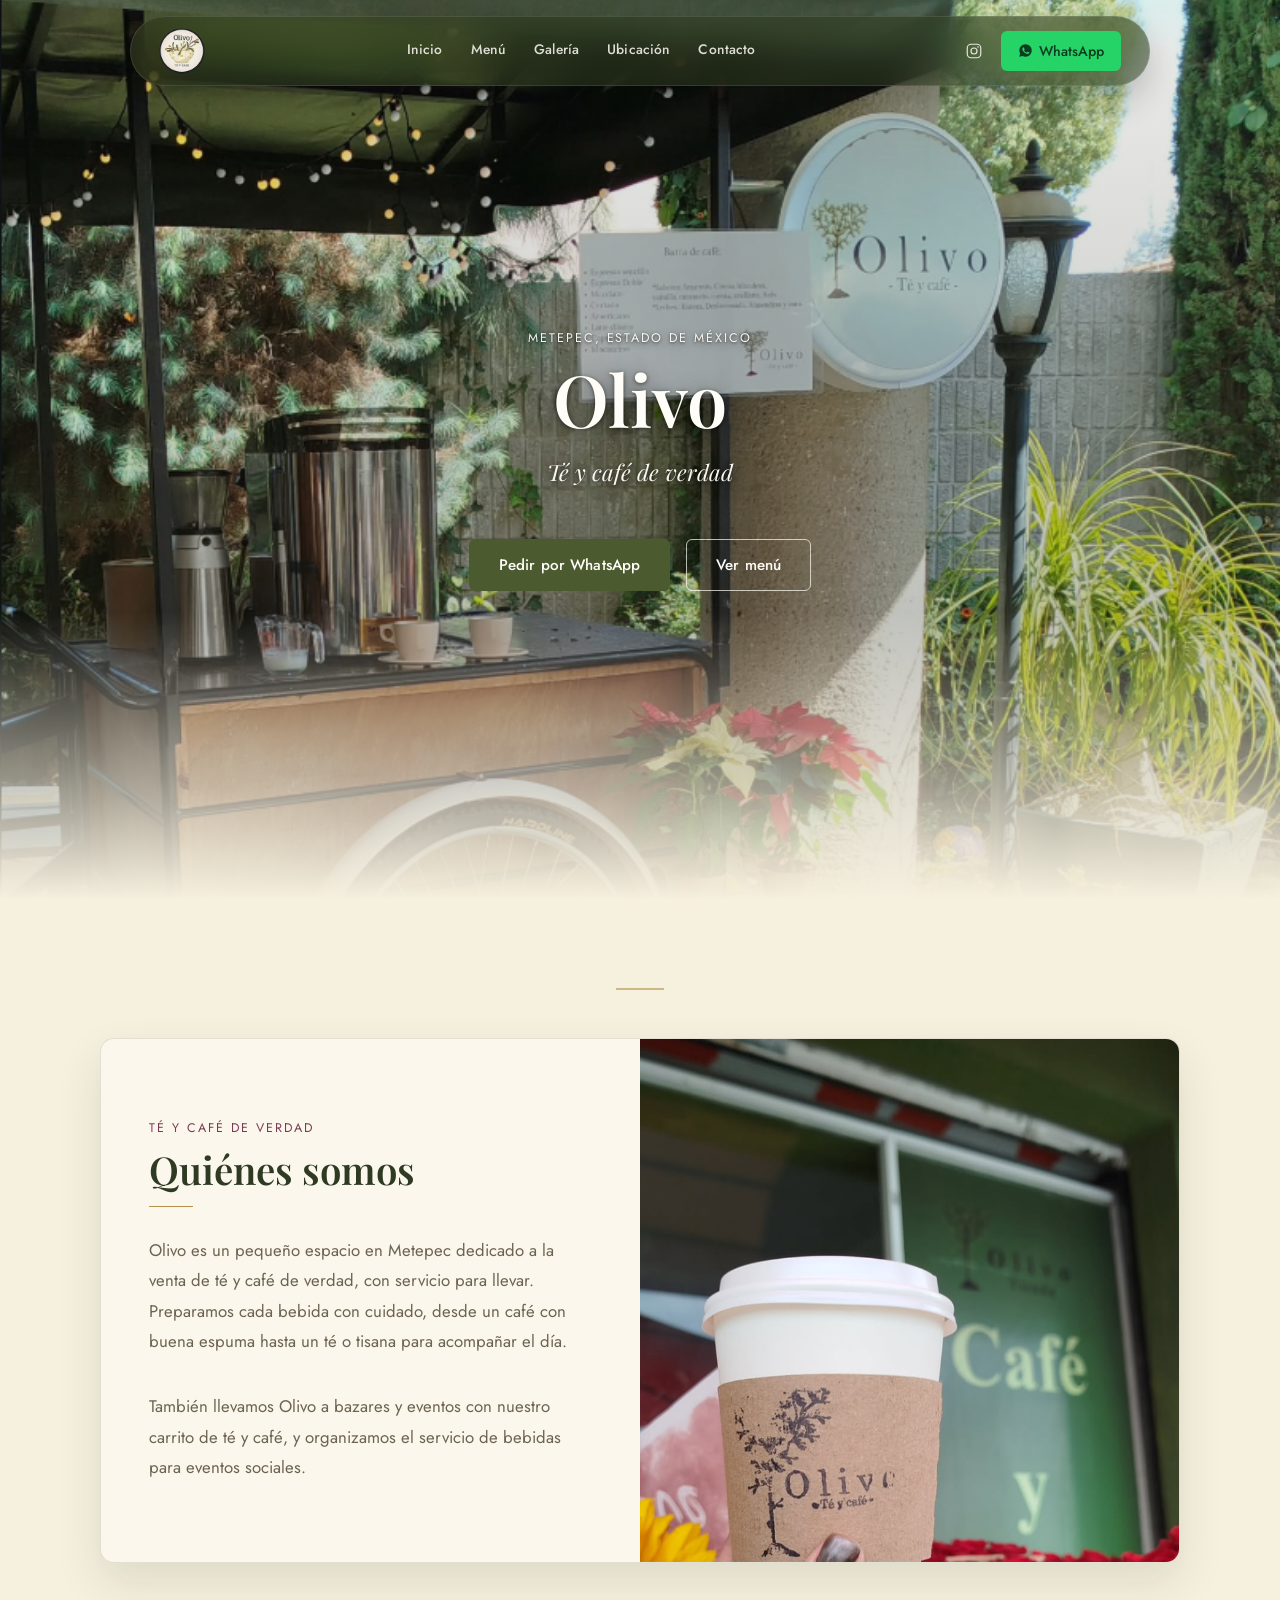
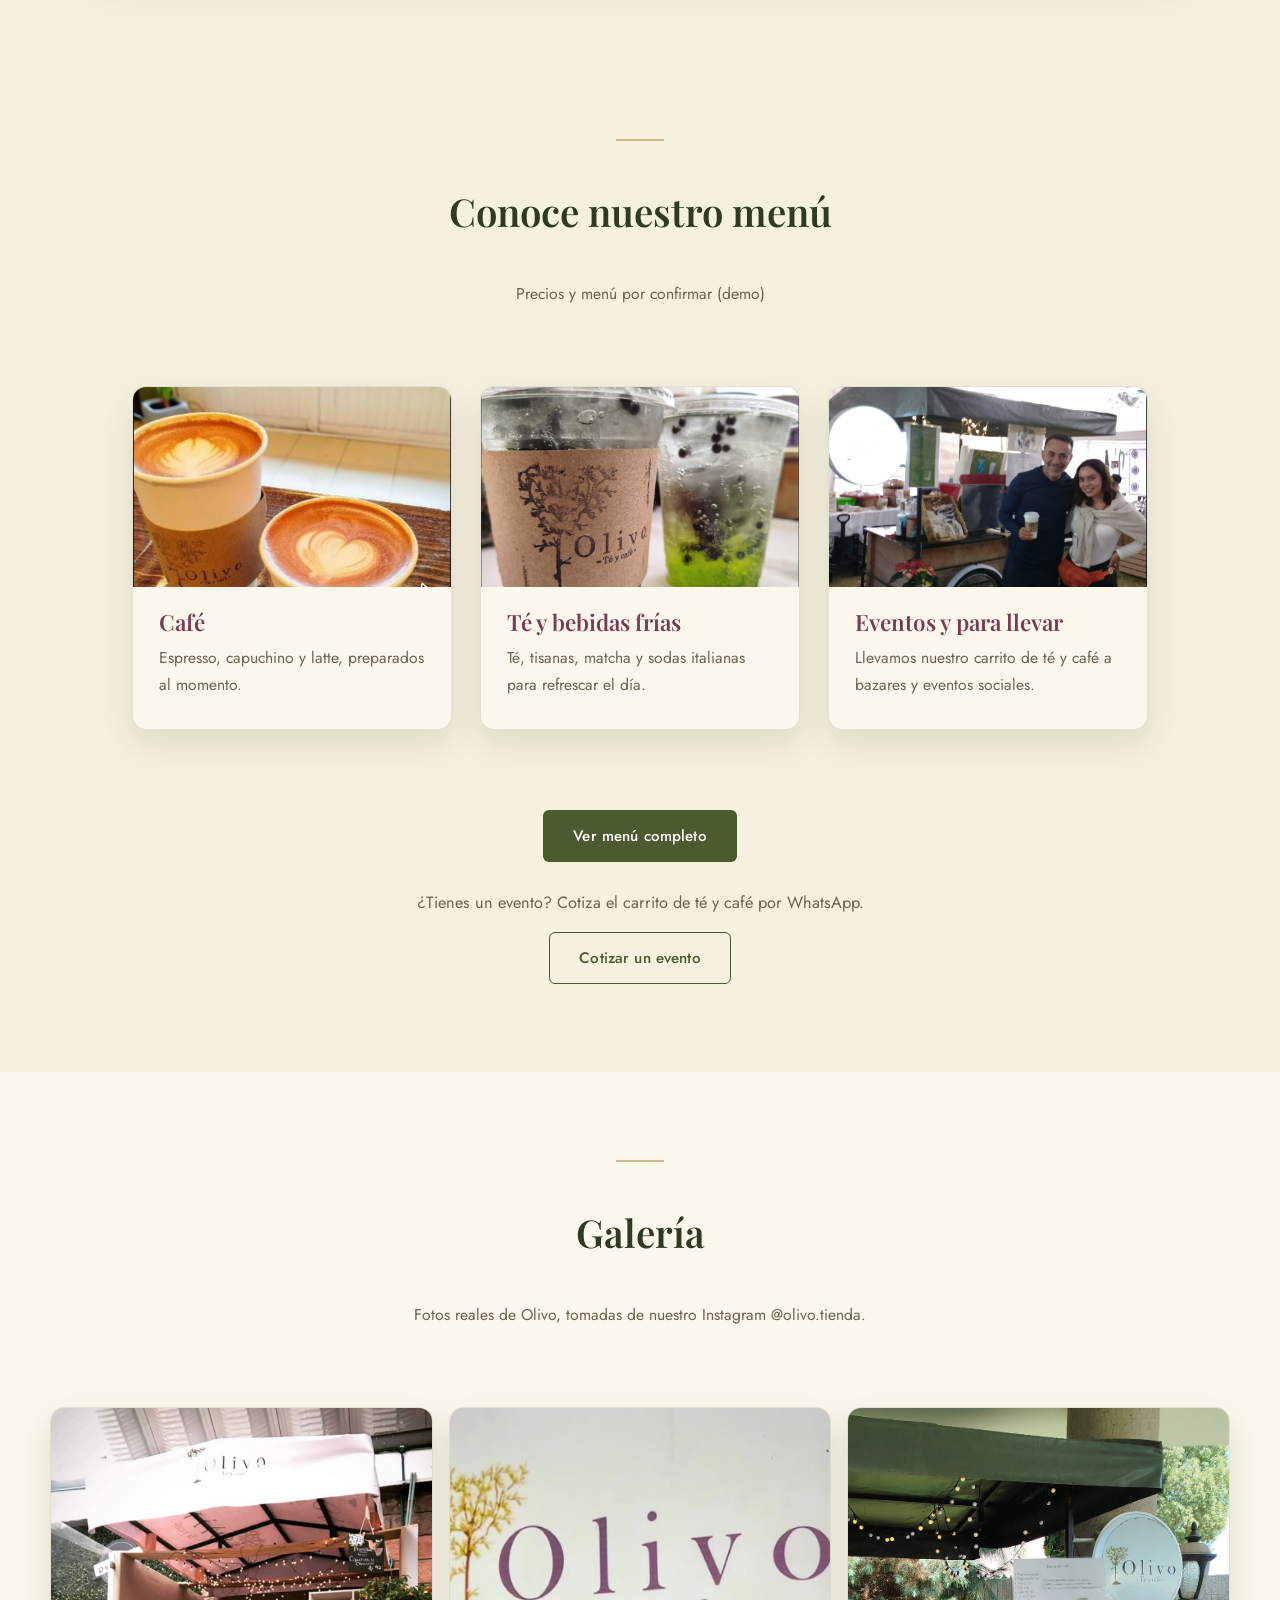
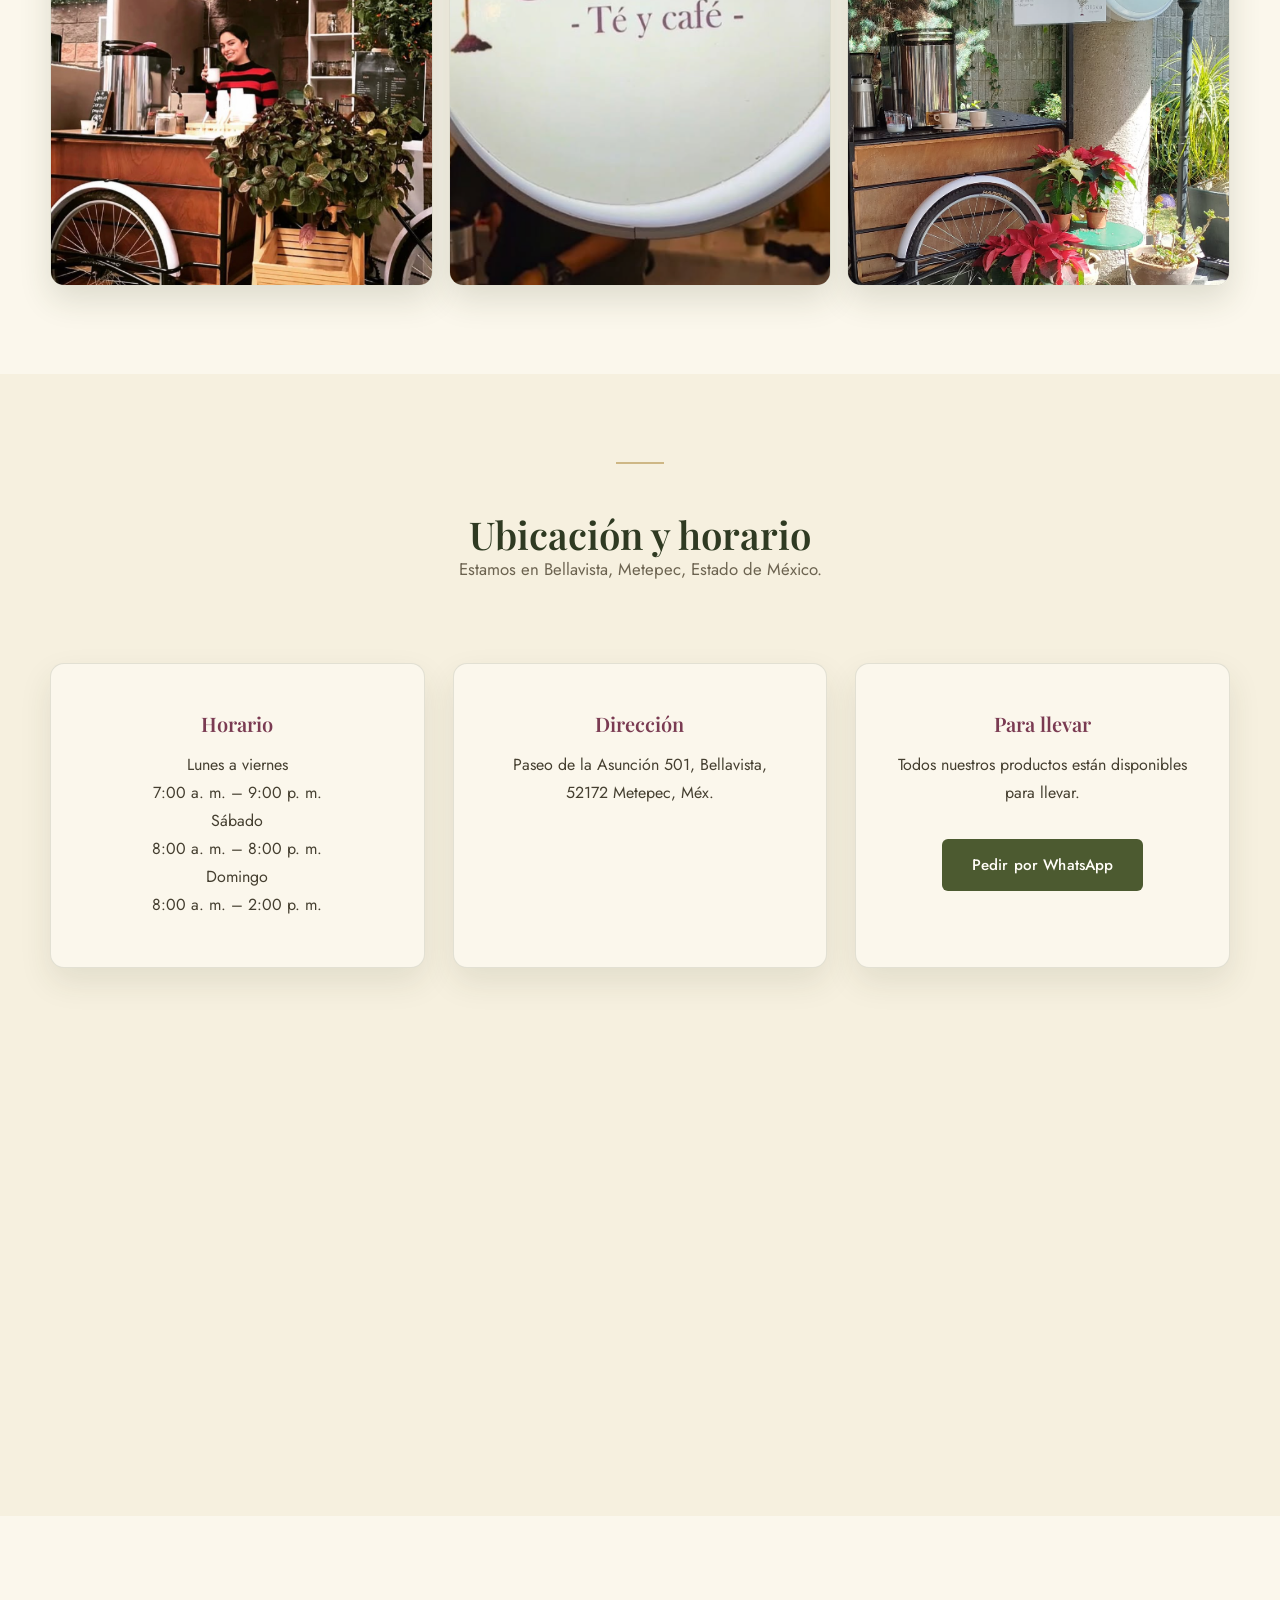
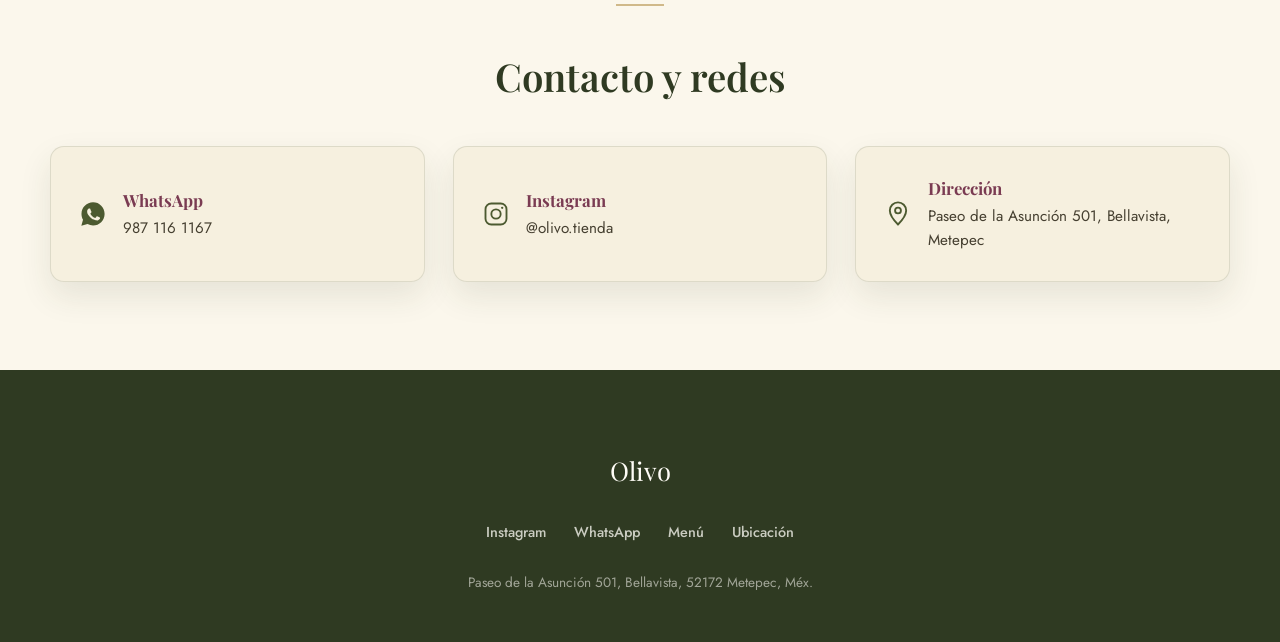
==== index.html @ 5c8010bf "Estructura inicial del sitio de Olivo Co-Authored-By: Claude Sonnet 5 <noreply@anthropic.com> Claude" ====
<!DOCTYPE html>
<html lang="es-MX">
<head>
  <meta charset="UTF-8">
  <meta name="viewport" content="width=device-width, initial-scale=1.0">
  <title>Olivo — Té y Café en Metepec</title>
  <meta name="description" content="Olivo, té y café de verdad en Metepec. Café, tés, tisanas, matcha y bebidas para llevar. Pide por WhatsApp o visítanos en Bellavista, Metepec.">

  <link rel="canonical" href="https://olivo-tienda.a01771796.workers.dev/">

  <meta property="og:type" content="website">
  <meta property="og:site_name" content="Olivo — Té y Café">
  <meta property="og:title" content="Olivo — Té y Café en Metepec">
  <meta property="og:description" content="Té y café de verdad en Metepec. Café, tés, tisanas, matcha y bebidas para llevar.">
  <meta property="og:url" content="https://olivo-tienda.a01771796.workers.dev/">
  <meta property="og:image" content="https://olivo-tienda.a01771796.workers.dev/images/ig-carrito-hero.png">
  <meta property="og:locale" content="es_MX">

  <meta name="twitter:card" content="summary_large_image">
  <meta name="twitter:title" content="Olivo — Té y Café en Metepec">
  <meta name="twitter:description" content="Té y café de verdad en Metepec. Café, tés, tisanas, matcha y bebidas para llevar.">
  <meta name="twitter:image" content="https://olivo-tienda.a01771796.workers.dev/images/ig-carrito-hero.png">

  <link rel="icon" type="image/png" href="images/logo-olivo.png">
  <link rel="preconnect" href="https://fonts.googleapis.com">
  <link rel="preconnect" href="https://fonts.gstatic.com" crossorigin>
  <link href="https://fonts.googleapis.com/css2?family=Playfair+Display:ital,wght@0,500;0,600;1,500&family=Jost:wght@300;400;500;600&display=swap" rel="stylesheet">
  <link rel="stylesheet" href="style.css">

  <script type="application/ld+json">
  {
    "@context": "https://schema.org",
    "@type": "CafeOrCoffeeShop",
    "name": "Olivo -Té y café-",
    "image": "https://olivo-tienda.a01771796.workers.dev/images/ig-carrito-hero.png",
    "url": "https://olivo-tienda.a01771796.workers.dev/",
    "address": {
      "@type": "PostalAddress",
      "streetAddress": "Paseo de la Asunción 501, Bellavista",
      "addressLocality": "Metepec",
      "addressRegion": "Estado de México",
      "postalCode": "52172",
      "addressCountry": "MX"
    },
    "telephone": "+52 987 116 1167",
    "servesCuisine": ["Té", "Café"],
    "sameAs": [
      "https://www.instagram.com/olivo.tienda/"
    ]
  }
  </script>
</head>
<body>

  <!-- ============ HEADER ============ -->
  <header class="site-header" id="site-header">
    <div class="header-inner">
      <a href="#top" class="logo">
        <img src="images/logo-olivo.png" alt="Olivo — Té y café" class="logo-img">
      </a>

      <nav class="main-nav" id="main-nav" aria-label="Navegación principal">
        <ul>
          <li><a href="#top">Inicio</a></li>
          <li><a href="#especialidades">Menú</a></li>
          <li><a href="#galeria">Galería</a></li>
          <li><a href="#ubicacion">Ubicación</a></li>
          <li><a href="#contacto">Contacto</a></li>
        </ul>
      </nav>

      <div class="header-actions">
        <a class="btn-instagram" href="https://www.instagram.com/olivo.tienda/" target="_blank" rel="noopener" aria-label="Instagram">
          <svg viewBox="0 0 24 24" fill="none" stroke="currentColor" stroke-width="1.6"><rect x="3" y="3" width="18" height="18" rx="5"/><circle cx="12" cy="12" r="4"/><circle cx="17.3" cy="6.7" r="1" fill="currentColor" stroke="none"/></svg>
        </a>
        <a class="btn-whatsapp" href="https://wa.me/529871161167?text=Hola%2C%20quiero%20pedir%20en%20Olivo" target="_blank" rel="noopener" aria-label="Pedir por WhatsApp">
          <svg viewBox="0 0 24 24" fill="currentColor"><path d="M12.04 2C6.58 2 2.13 6.45 2.13 11.91c0 1.75.46 3.45 1.32 4.95L2 22l5.29-1.39a9.9 9.9 0 0 0 4.75 1.21h.01c5.46 0 9.9-4.45 9.9-9.91 0-2.65-1.03-5.14-2.9-7.01A9.82 9.82 0 0 0 12.04 2zm5.8 14.14c-.24.68-1.4 1.3-1.93 1.35-.5.05-.96.24-3.22-.67-2.72-1.09-4.46-3.87-4.6-4.05-.13-.18-1.1-1.47-1.1-2.8 0-1.34.7-1.99.95-2.26.24-.27.53-.34.71-.34l.5.01c.16 0 .38-.06.6.46.24.57.8 1.98.87 2.13.07.14.11.31.02.5-.09.18-.14.29-.27.45-.14.16-.29.36-.41.48-.14.14-.28.29-.12.57.16.28.71 1.18 1.53 1.91 1.05.94 1.94 1.24 2.22 1.38.28.14.44.12.6-.07.16-.19.68-.8.87-1.07.18-.27.36-.23.6-.14.24.09 1.55.73 1.82.87.27.14.44.2.51.32.07.11.07.65-.17 1.33z"/></svg>
          <span class="btn-whatsapp-label">WhatsApp</span>
        </a>
      </div>

      <button class="nav-toggle" id="nav-toggle" aria-label="Abrir menú de navegación" aria-expanded="false" aria-controls="main-nav">
        <span></span><span></span><span></span>
      </button>
    </div>
  </header>

  <main id="top">

    <!-- ============ HERO ============ -->
    <section class="hero" id="hero">
      <!-- FOTO REAL: foto tomada del Instagram @olivo.tienda (carrito con toldo verde) -->
      <div class="hero-content">
        <span class="eyebrow eyebrow-light">Metepec, Estado de México</span>
        <h1>Olivo</h1>
        <p class="hero-tagline">Té y café de verdad</p>
        <div class="hero-actions">
          <a class="btn btn-primary" href="https://wa.me/529871161167?text=Hola%2C%20quiero%20pedir%20en%20Olivo" target="_blank" rel="noopener">Pedir por WhatsApp</a>
          <a class="btn btn-secondary" href="#especialidades">Ver menú</a>
        </div>
      </div>
    </section>

    <!-- ============ SOBRE OLIVO ============ -->
    <section id="sobre-olivo" class="about">
      <div class="about-card">
        <div class="about-text">
          <span class="eyebrow">Té y café de verdad</span>
          <h2>Quiénes somos</h2>
          <p>
            Olivo es un pequeño espacio en Metepec dedicado a la venta de té y café de verdad,
            con servicio para llevar. Preparamos cada bebida con cuidado, desde un café con
            buena espuma hasta un té o tisana para acompañar el día.
          </p>
          <p>
            <!-- PLACEHOLDER: reemplazar por historia real de Olivo (cómo nació, quiénes lo fundaron, filosofía de la marca) -->
            También llevamos Olivo a bazares y eventos con nuestro carrito de té y café, y
            organizamos el servicio de bebidas para eventos sociales.
          </p>
        </div>
        <div class="about-image">
          <!-- FOTO REAL: tomada del Instagram @olivo.tienda -->
          <img src="images/ig-cup-flores-ventana.png" alt="Vaso de café Olivo frente al escaparate de la tienda en Metepec" loading="lazy">
        </div>
      </div>
    </section>

    <!-- ============ ESPECIALIDADES ============ -->
    <section id="especialidades" class="especialidades">
      <h2>Conoce nuestro menú</h2>
      <p class="menu-note">Precios y menú por confirmar (demo)</p>

      <div class="tarjetas">
        <article class="tarjeta">
          <!-- FOTO REAL: tomada del Instagram @olivo.tienda -->
          <img src="images/ig-lattes-ventana.png" alt="Café Olivo con arte latte" loading="lazy">
          <h3>Café</h3>
          <p>Espresso, capuchino y latte, preparados al momento.</p>
        </article>

        <article class="tarjeta">
          <!-- FOTO REAL: tomada del Instagram @olivo.tienda -->
          <img src="images/ig-soda-italiana.png" alt="Soda italiana de manzana verde de Olivo" loading="lazy">
          <h3>Té y bebidas frías</h3>
          <p>Té, tisanas, matcha y sodas italianas para refrescar el día.</p>
        </article>

        <article class="tarjeta">
          <!-- FOTO REAL: tomada del Instagram @olivo.tienda -->
          <img src="images/ig-stand-bazar.png" alt="Equipo de Olivo con su carrito de té y café en un bazar" loading="lazy">
          <h3>Eventos y para llevar</h3>
          <p>Llevamos nuestro carrito de té y café a bazares y eventos sociales.</p>
        </article>
      </div>

      <div class="menu-acceso">
        <a class="btn btn-primary" href="menu.html">Ver menú completo</a>
        <p>¿Tienes un evento? Cotiza el carrito de té y café por WhatsApp.</p>
        <a class="btn btn-outline" href="https://wa.me/529871161167?text=Hola%2C%20quiero%20cotizar%20un%20evento%20con%20Olivo" target="_blank" rel="noopener">Cotizar un evento</a>
      </div>
    </section>

    <!-- ============ GALERÍA ============ -->
    <section id="galeria" class="gallery">
      <h2>Galería</h2>
      <p class="menu-note">Fotos reales de Olivo, tomadas de nuestro Instagram <a href="https://www.instagram.com/olivo.tienda/" target="_blank" rel="noopener">@olivo.tienda</a>.</p>

      <div class="gallery-grid">
        <div class="gallery-item">
          <img src="images/ig-carrito-barista.png" alt="Carrito de té y café de Olivo con barista, en un bazar" loading="lazy">
        </div>
        <div class="gallery-item">
          <img src="images/ig-logo-letrero.png" alt="Letrero redondo con el logo de Olivo Té y café" loading="lazy">
        </div>
        <div class="gallery-item">
          <img src="images/ig-carrito-toldo-verde.png" alt="Carrito de té y café de Olivo con toldo verde y letrero redondo" loading="lazy">
        </div>
      </div>
    </section>

    <!-- ============ UBICACIÓN ============ -->
    <section id="ubicacion" class="location">
      <h2>Ubicación y horario</h2>
      <p class="location-intro">Estamos en Bellavista, Metepec, Estado de México.</p>

      <div class="location-grid">
        <div class="location-card">
          <h3>Horario</h3>
          <!-- Horario tomado de una publicación etiquetada en el Instagram de Olivo (marzo 2025); confirmar que siga vigente -->
          <p>Lunes a viernes<br>7:00 a. m. – 9:00 p. m.<br>Sábado<br>8:00 a. m. – 8:00 p. m.<br>Domingo<br>8:00 a. m. – 2:00 p. m.</p>
        </div>

        <div class="location-card">
          <h3>Dirección</h3>
          <address>Paseo de la Asunción 501, Bellavista,<br>52172 Metepec, Méx.</address>
        </div>

        <div class="location-card">
          <h3>Para llevar</h3>
          <p>Todos nuestros productos están disponibles para llevar.</p>
          <a class="btn btn-primary" href="https://wa.me/529871161167?text=Hola%2C%20quiero%20pedir%20en%20Olivo" target="_blank" rel="noopener">Pedir por WhatsApp</a>
        </div>
      </div>

      <div class="location-map">
        <iframe
          title="Mapa de ubicación de Olivo Té y café"
          src="https://www.google.com/maps?q=Paseo+de+la+Asunci%C3%B3n+501,+Bellavista,+52172+Metepec,+M%C3%A9x.&output=embed&z=17"
          width="100%" height="380" style="border:0;" allowfullscreen loading="lazy"
          referrerpolicy="no-referrer-when-downgrade">
        </iframe>
      </div>
    </section>

    <!-- ============ CONTACTO / REDES ============ -->
    <section id="contacto" class="contact">
      <h2>Contacto y redes</h2>
      <div class="contact-grid">
        <a class="contact-card" href="https://wa.me/529871161167?text=Hola%2C%20quiero%20pedir%20en%20Olivo" target="_blank" rel="noopener">
          <svg viewBox="0 0 24 24" fill="currentColor"><path d="M12.04 2C6.58 2 2.13 6.45 2.13 11.91c0 1.75.46 3.45 1.32 4.95L2 22l5.29-1.39a9.9 9.9 0 0 0 4.75 1.21h.01c5.46 0 9.9-4.45 9.9-9.91 0-2.65-1.03-5.14-2.9-7.01A9.82 9.82 0 0 0 12.04 2zm5.8 14.14c-.24.68-1.4 1.3-1.93 1.35-.5.05-.96.24-3.22-.67-2.72-1.09-4.46-3.87-4.6-4.05-.13-.18-1.1-1.47-1.1-2.8 0-1.34.7-1.99.95-2.26.24-.27.53-.34.71-.34l.5.01c.16 0 .38-.06.6.46.24.57.8 1.98.87 2.13.07.14.11.31.02.5-.09.18-.14.29-.27.45-.14.16-.29.36-.41.48-.14.14-.28.29-.12.57.16.28.71 1.18 1.53 1.91 1.05.94 1.94 1.24 2.22 1.38.28.14.44.12.6-.07.16-.19.68-.8.87-1.07.18-.27.36-.23.6-.14.24.09 1.55.73 1.82.87.27.14.44.2.51.32.07.11.07.65-.17 1.33z"/></svg>
          <span>
            <strong>WhatsApp</strong>
            987 116 1167
          </span>
        </a>

        <a class="contact-card" href="https://www.instagram.com/olivo.tienda/" target="_blank" rel="noopener">
          <svg viewBox="0 0 24 24" fill="none" stroke="currentColor" stroke-width="1.6"><rect x="3" y="3" width="18" height="18" rx="5"/><circle cx="12" cy="12" r="4"/><circle cx="17.3" cy="6.7" r="1" fill="currentColor" stroke="none"/></svg>
          <span>
            <strong>Instagram</strong>
            @olivo.tienda
          </span>
        </a>

        <a class="contact-card" href="https://www.google.com/maps?q=Paseo+de+la+Asunci%C3%B3n+501,+Bellavista,+52172+Metepec,+M%C3%A9x." target="_blank" rel="noopener">
          <svg viewBox="0 0 24 24" fill="none" stroke="currentColor" stroke-width="1.6"><path d="M12 21s7-7.1 7-12a7 7 0 1 0-14 0c0 4.9 7 12 7 12z"/><circle cx="12" cy="9" r="2.5"/></svg>
          <span>
            <strong>Dirección</strong>
            Paseo de la Asunción 501, Bellavista, Metepec
          </span>
        </a>
      </div>
    </section>

  </main>

  <!-- ============ FOOTER ============ -->
  <footer class="site-footer">
    <div class="footer-inner">
      <p class="footer-brand">Olivo</p>
      <nav class="footer-links" aria-label="Enlaces de contacto">
        <ul>
          <li><a href="https://www.instagram.com/olivo.tienda/" target="_blank" rel="noopener">Instagram</a></li>
          <li><a href="https://wa.me/529871161167?text=Hola%2C%20quiero%20pedir%20en%20Olivo" target="_blank" rel="noopener">WhatsApp</a></li>
          <li><a href="menu.html">Menú</a></li>
          <li><a href="#ubicacion">Ubicación</a></li>
        </ul>
      </nav>
      <p class="footer-address">Paseo de la Asunción 501, Bellavista, 52172 Metepec, Méx.</p>
    </div>
  </footer>

  <script src="script.js"></script>
</body>
</html>
---- style.css ----
/* ==========================================================================
   OLIVO — TÉ Y CAFÉ — style.css
   Paleta basada en la identidad visual real de @olivo.tienda:
   crema/beige (fondo), verde oliva oscuro (acento principal),
   vino/burgundy y dorado mostaza (acentos del logo)
   Tipografía: Playfair Display (serif editorial, como el logo) + Jost (sans)
   ========================================================================== */

/* ---------- 1. VARIABLES ---------- */
:root {
  /* Colores base */
  --color-bg: #f6f0df;
  --color-panel: #fbf7ec;
  --color-footer: #2f3a22;
  --color-border: rgba(47, 58, 34, 0.12);

  /* Acentos (tomados del logo de Olivo) */
  --color-olive: #4c5a30;
  --color-olive-dark: #333f1f;
  --color-olive-soft: #7c8a56;
  --color-wine: #7a3b52;
  --color-wine-soft: #9a5872;
  --color-gold: #b5924a;
  --color-gold-soft: #cbab6c;

  /* Texto */
  --color-heading: #2f3a22;
  --color-text: #453f30;
  --color-text-soft: #6c6350;
  --color-white: #fffdf7;
  --color-star: #b5924a;

  /* Tipografía */
  --font-display: "Playfair Display", Georgia, "Times New Roman", serif;
  --font-body: "Jost", "Trebuchet MS", Arial, sans-serif;

  /* Espaciado */
  --space-xs: 0.5rem;
  --space-sm: 1rem;
  --space-md: 1.75rem;
  --space-lg: 3rem;
  --space-xl: 5rem;
  --space-2xl: 5.5rem;

  /* Layout */
  --content-max: 1180px;
  --header-gap: 1rem;
  --header-height: 68px;
  --header-clearance: calc(var(--header-height) + var(--header-gap) * 2 + 0.5rem);
  --radius: 6px;
  --radius-lg: 14px;
  --transition: 0.25s ease;
}

/* ---------- 2. RESET / BASE ---------- */
*, *::before, *::after { box-sizing: border-box; }

html {
  scroll-behavior: smooth;
  scroll-padding-top: var(--header-clearance);
}

body {
  margin: 0;
  font-family: var(--font-body);
  color: var(--color-text);
  background: var(--color-bg);
  line-height: 1.6;
  -webkit-font-smoothing: antialiased;
}

img { max-width: 100%; display: block; }

h1, h2, h3, h4 {
  font-family: var(--font-display);
  font-weight: 600;
  line-height: 1.15;
  margin: 0;
  color: var(--color-heading);
}

p { margin: 0 0 1em; }
p:last-child { margin-bottom: 0; }

a { color: inherit; text-decoration: none; }

ul { list-style: none; margin: 0; padding: 0; }

.header-inner,
.footer-inner {
  max-width: var(--content-max);
  margin: 0 auto;
  padding: 0 var(--space-md);
}

section > h2 {
  font-size: clamp(1.75rem, 3vw, 2.5rem);
  text-align: center;
  margin-bottom: var(--space-lg);
}

/* Marca de transición entre secciones */
.about::before,
.especialidades::before,
.menu::before,
.gallery::before,
.location::before,
.contact::before {
  content: "";
  display: block;
  width: 48px;
  height: 2px;
  background: var(--color-gold);
  opacity: 0.6;
  margin: 0 auto var(--space-lg);
}

.eyebrow {
  display: block;
  font-size: 0.78rem;
  letter-spacing: 0.16em;
  text-transform: uppercase;
  color: var(--color-wine);
  margin-bottom: var(--space-xs);
}

.eyebrow-light { color: rgba(255, 253, 247, 0.95); text-shadow: 0 1px 3px rgba(0, 0, 0, 0.55), 0 2px 10px rgba(0, 0, 0, 0.4); }

/* ---------- 3. BUTTONS ---------- */
.btn {
  display: inline-block;
  padding: 0.85em 1.9em;
  border-radius: var(--radius);
  font-family: var(--font-body);
  font-weight: 500;
  font-size: 0.95rem;
  letter-spacing: 0.01em;
  border: 1.5px solid transparent;
  transition: background var(--transition), color var(--transition), border-color var(--transition), transform var(--transition);
  cursor: pointer;
}

.btn-primary {
  background: var(--color-olive);
  color: var(--color-white);
}
.btn-primary:hover { background: var(--color-olive-dark); transform: translateY(-1px); }

.btn-secondary {
  background: transparent;
  color: var(--color-white);
  border-color: rgba(255, 253, 247, 0.7);
}
.btn-secondary:hover {
  background: rgba(255, 253, 247, 0.14);
  border-color: var(--color-white);
  transform: translateY(-1px);
}

.btn-outline {
  background: transparent;
  color: var(--color-olive);
  border-color: var(--color-olive);
}
.btn-outline:hover {
  background: var(--color-olive);
  color: var(--color-white);
  transform: translateY(-1px);
}

.header-actions {
  display: flex;
  align-items: center;
  gap: 0.6rem;
  flex-shrink: 0;
}

.btn-whatsapp {
  display: inline-flex;
  align-items: center;
  gap: 0.45em;
  background: #25d366;
  color: #0b3b21;
  font-family: var(--font-body);
  font-weight: 500;
  font-size: 0.88rem;
  padding: 0.6em 1.2em;
  border-radius: var(--radius);
  white-space: nowrap;
  transition: background var(--transition), transform var(--transition);
}
.btn-whatsapp:hover { background: #1ebe58; transform: translateY(-1px); }
.btn-whatsapp svg { width: 15px; height: 15px; flex-shrink: 0; }

.btn-instagram {
  display: inline-flex;
  align-items: center;
  justify-content: center;
  width: 34px;
  height: 34px;
  border-radius: 50%;
  color: rgba(255, 253, 247, 0.85);
  transition: color var(--transition), background var(--transition), transform var(--transition);
}
.btn-instagram:hover {
  color: var(--color-white);
  background: rgba(255, 253, 247, 0.12);
  transform: translateY(-1px);
}
.btn-instagram svg { width: 18px; height: 18px; }

/* ---------- 4. HEADER (flotante, translúcido, angosto) ---------- */
.site-header {
  position: fixed;
  top: var(--header-gap);
  left: 50%;
  transform: translateX(-50%);
  z-index: 100;
  width: calc(100% - 2rem);
  max-width: 1020px;
  border-radius: 999px;
  background: rgba(47, 58, 34, 0.55);
  backdrop-filter: blur(16px) saturate(140%);
  -webkit-backdrop-filter: blur(16px) saturate(140%);
  border: 1px solid rgba(255, 255, 255, 0.1);
  box-shadow: 0 14px 34px rgba(0, 0, 0, 0.2);
}

.header-inner {
  max-width: none;
  padding: 0 var(--space-md);
  height: var(--header-height);
  display: flex;
  align-items: center;
  justify-content: space-between;
  gap: var(--space-md);
}

.logo {
  display: flex;
  align-items: center;
  flex-shrink: 0;
}

.logo-img {
  height: 46px;
  width: 46px;
  border-radius: 50%;
  object-fit: cover;
}

.main-nav {
  overflow-x: auto;
  -webkit-overflow-scrolling: touch;
  scrollbar-width: thin;
  scrollbar-color: var(--color-gold-soft) transparent;
  padding-bottom: 4px;
}
.main-nav::-webkit-scrollbar { height: 4px; }
.main-nav::-webkit-scrollbar-track { background: transparent; }
.main-nav::-webkit-scrollbar-thumb {
  background: var(--color-gold-soft);
  border-radius: 999px;
}

.main-nav ul {
  display: flex;
  gap: var(--space-md);
  width: max-content;
  margin: 0 auto;
}

.main-nav a {
  position: relative;
  display: inline-block;
  color: rgba(255, 253, 247, 0.85);
  font-size: 0.86rem;
  font-weight: 500;
  letter-spacing: 0.01em;
  white-space: nowrap;
  padding: 0.3em 0;
  transition: color var(--transition);
}
.main-nav a::after {
  content: "";
  position: absolute;
  left: 0;
  right: 100%;
  bottom: -2px;
  height: 1px;
  background: var(--color-gold-soft);
  transition: right var(--transition);
}
.main-nav a:hover {
  color: var(--color-white);
}
.main-nav a:hover::after { right: 0; }

.nav-toggle {
  display: none;
  flex-direction: column;
  justify-content: center;
  gap: 5px;
  width: 30px;
  height: 30px;
  background: none;
  border: none;
  cursor: pointer;
  padding: 0;
  margin-left: auto;
}
.nav-toggle span {
  display: block;
  width: 100%;
  height: 2px;
  background: var(--color-white);
  transition: transform var(--transition), opacity var(--transition);
}
.nav-toggle[aria-expanded="true"] span:nth-child(1) { transform: translateY(7px) rotate(45deg); }
.nav-toggle[aria-expanded="true"] span:nth-child(2) { opacity: 0; }
.nav-toggle[aria-expanded="true"] span:nth-child(3) { transform: translateY(-7px) rotate(-45deg); }

/* ---------- 5. HERO ---------- */
.hero {
  position: relative;
  min-height: 100vh;
  display: flex;
  align-items: center;
  justify-content: center;
  text-align: center;
  padding: var(--header-clearance) var(--space-md) var(--space-2xl);
  background:
    linear-gradient(180deg, rgba(30, 36, 20, 0.08) 0%, rgba(30, 36, 20, 0.28) 68%, var(--color-bg) 100%),
    /* FOTO REAL: foto tomada del Instagram @olivo.tienda (carrito con toldo verde) */
    url("images/ig-carrito-hero.png")
      center / cover no-repeat;
}

.hero-content {
  max-width: 700px;
}

.hero h1 {
  font-size: clamp(2.75rem, 6vw, 4.5rem);
  color: var(--color-white);
  margin-bottom: var(--space-sm);
  text-shadow: 0 1px 4px rgba(0, 0, 0, 0.55), 0 4px 22px rgba(0, 0, 0, 0.5);
}

.hero-tagline {
  font-family: var(--font-display);
  font-style: italic;
  font-size: clamp(1.1rem, 2vw, 1.4rem);
  color: rgba(255, 253, 247, 0.97);
  margin-bottom: var(--space-lg);
  text-shadow: 0 1px 4px rgba(0, 0, 0, 0.55), 0 3px 16px rgba(0, 0, 0, 0.5);
}

.hero-actions {
  display: flex;
  gap: var(--space-sm);
  justify-content: center;
  flex-wrap: wrap;
}

/* ---------- 6. SOBRE OLIVO ---------- */
.about {
  padding: var(--space-2xl) var(--space-md);
  background: var(--color-bg);
}

.about-card {
  max-width: 1080px;
  margin: 0 auto;
  display: flex;
  align-items: stretch;
  background: var(--color-panel);
  border: 1px solid var(--color-border);
  border-radius: var(--radius-lg);
  box-shadow: 0 20px 45px rgba(51, 63, 31, 0.12);
  overflow: hidden;
}

.about-text {
  flex: 1 1 50%;
  padding: var(--space-xl) var(--space-lg);
  display: flex;
  flex-direction: column;
  justify-content: center;
  text-align: left;
}

.about-text h2 {
  font-size: clamp(1.9rem, 3vw, 2.4rem);
  margin-bottom: var(--space-md);
  position: relative;
  padding-bottom: var(--space-sm);
}
.about-text h2::after {
  content: "";
  position: absolute;
  left: 0;
  bottom: 0;
  width: 44px;
  height: 1px;
  background: var(--color-gold);
}

.about-text p {
  font-size: 1.05rem;
  color: var(--color-text-soft);
  line-height: 1.8;
}
.about-text p + p { margin-top: 1.1em; }

.about-image {
  flex: 1 1 50%;
  min-height: 420px;
}
.about-image img {
  width: 100%;
  height: 100%;
  object-fit: cover;
}

/* ---------- 7. ESPECIALIDADES (teaser en index.html) ---------- */
.especialidades {
  padding: var(--space-2xl) var(--space-md);
  background: var(--color-bg);
}

.tarjetas {
  max-width: var(--content-max);
  margin: var(--space-lg) auto 0;
  display: flex;
  flex-wrap: wrap;
  justify-content: center;
  gap: var(--space-md);
}

.tarjeta {
  width: 320px;
  padding: 2.1rem 1.6rem 1.9rem;
  background: var(--color-panel);
  border: 1px solid var(--color-border);
  border-radius: var(--radius-lg);
  box-shadow: 0 14px 32px rgba(51, 63, 31, 0.12);
  overflow: hidden;
  transition: transform 0.35s ease, box-shadow 0.35s ease, border-color 0.35s ease;
}

.tarjeta:hover {
  transform: translateY(-6px) scale(1.02);
  box-shadow: 0 22px 48px rgba(51, 63, 31, 0.2);
  border-color: rgba(181, 146, 74, 0.35);
}

.tarjeta img {
  max-width: none;
  width: calc(100% + 3.2rem);
  height: 200px;
  object-fit: cover;
  margin: -2.1rem -1.6rem 1.4rem;
}

.tarjeta h3 {
  font-size: 1.4rem;
  color: var(--color-wine);
  margin-bottom: 0.6rem;
}

.tarjeta p {
  font-size: 0.98rem;
  line-height: 1.7;
  color: var(--color-text-soft);
}

/* ---------- 7b. MENÚ (página menu.html) ---------- */
.menu-cover {
  position: relative;
  min-height: 55vh;
  display: flex;
  flex-direction: column;
  align-items: center;
  justify-content: center;
  text-align: center;
  padding: var(--header-clearance) var(--space-md) var(--space-xl);
  background:
    linear-gradient(180deg, rgba(30, 36, 20, 0.15) 0%, rgba(30, 36, 20, 0.38) 72%, var(--color-bg) 100%),
    /* FOTO REAL: foto tomada del Instagram @olivo.tienda */
    url("images/ig-cup-castelar.png")
      center / cover no-repeat;
}

.menu-cover h1 {
  font-size: clamp(2.5rem, 6vw, 4rem);
  color: var(--color-white);
  margin-bottom: var(--space-sm);
  text-shadow: 0 1px 4px rgba(0, 0, 0, 0.55), 0 4px 22px rgba(0, 0, 0, 0.5);
}

.menu-cover-tagline {
  font-family: var(--font-display);
  font-style: italic;
  font-size: clamp(1rem, 1.8vw, 1.2rem);
  color: rgba(255, 253, 247, 0.97);
  margin-bottom: var(--space-lg);
  text-shadow: 0 1px 4px rgba(0, 0, 0, 0.55), 0 3px 16px rgba(0, 0, 0, 0.5);
}

.menu-cover-actions {
  display: flex;
  gap: var(--space-sm);
  justify-content: center;
  flex-wrap: wrap;
}

.menu {
  padding: var(--space-2xl) var(--space-md);
  background: var(--color-bg);
}

.menu-category {
  max-width: 760px;
  margin: 0 auto var(--space-xl);
  scroll-margin-top: var(--header-clearance);
}
.menu-category:last-of-type { margin-bottom: var(--space-lg); }

.menu-category h2 {
  font-size: 1.4rem;
  color: var(--color-wine);
  text-align: center;
  margin-bottom: var(--space-md);
}

.menu-note {
  text-align: center;
  max-width: 640px;
  margin: 0 auto var(--space-xl);
  color: var(--color-text-soft);
  font-size: 0.98rem;
}

.menu-items li {
  display: flex;
  align-items: baseline;
  gap: var(--space-sm);
  padding: 0.65em 0;
  border-bottom: 1px dotted var(--color-border);
}
.menu-items li:last-child { border-bottom: none; }

.item-name {
  font-size: 1rem;
  flex: 1;
  color: var(--color-text);
}

.item-name em {
  font-style: italic;
  color: var(--color-text-soft);
  font-size: 0.88em;
}

.item-price {
  font-family: var(--font-display);
  font-weight: 600;
  color: var(--color-gold);
  white-space: nowrap;
}

.menu-acceso {
  max-width: 560px;
  margin: var(--space-xl) auto 0;
  text-align: center;
}

.menu-acceso .btn-primary { margin-bottom: var(--space-md); }

.menu-acceso p {
  color: var(--color-text-soft);
  font-size: 1.02rem;
  margin-bottom: var(--space-sm);
}

/* ---------- 8. GALERÍA ---------- */
.gallery {
  padding: var(--space-2xl) var(--space-md);
  background: var(--color-panel);
}

.gallery-grid {
  max-width: var(--content-max);
  margin: 0 auto;
  display: grid;
  grid-template-columns: repeat(3, 1fr);
  gap: var(--space-sm);
}

.gallery-item {
  aspect-ratio: 4 / 5;
  overflow: hidden;
  border: 1px solid var(--color-border);
  border-radius: var(--radius-lg);
  box-shadow: 0 14px 32px rgba(51, 63, 31, 0.14);
  transition: transform 0.35s ease, box-shadow 0.35s ease, border-color 0.35s ease;
}

.gallery-item:hover {
  transform: translateY(-6px) scale(1.02);
  box-shadow: 0 22px 48px rgba(51, 63, 31, 0.2);
  border-color: rgba(181, 146, 74, 0.35);
}

.gallery-item img {
  width: 100%;
  height: 100%;
  object-fit: cover;
}

/* ---------- 9. UBICACIÓN ---------- */
.location {
  padding: var(--space-2xl) var(--space-md);
  background: var(--color-bg);
}

.location-intro {
  text-align: center;
  max-width: 480px;
  margin: calc(var(--space-lg) * -1) auto var(--space-xl);
  color: var(--color-text-soft);
  font-size: 1.05rem;
}

.location-grid {
  max-width: var(--content-max);
  margin: 0 auto var(--space-xl);
  display: grid;
  grid-template-columns: repeat(3, 1fr);
  gap: var(--space-md);
}

.location-card {
  background: var(--color-panel);
  border: 1px solid var(--color-border);
  border-radius: var(--radius-lg);
  box-shadow: 0 14px 32px rgba(51, 63, 31, 0.1);
  padding: var(--space-lg) var(--space-md);
  text-align: center;
  transition: transform 0.3s ease, box-shadow 0.3s ease, border-color 0.3s ease;
}

.location-card:hover {
  transform: translateY(-7px) scale(1.02);
  box-shadow: 0 20px 42px rgba(51, 63, 31, 0.16);
  border-color: rgba(181, 146, 74, 0.35);
}

.location-card h3 {
  font-size: 1.25rem;
  color: var(--color-wine);
  margin-bottom: var(--space-sm);
}

.location-card address,
.location-card p {
  font-style: normal;
  font-size: 1rem;
  line-height: 1.75;
  color: var(--color-text);
}

.location-card .btn { margin-top: var(--space-sm); }

.location-map {
  max-width: var(--content-max);
  margin: 0 auto;
}

.location-map iframe {
  width: 100%;
  border-radius: var(--radius-lg);
  display: block;
}

/* ---------- 10. CONTACTO / REDES ---------- */
.contact {
  padding: var(--space-2xl) var(--space-md);
  background: var(--color-panel);
}

.contact-grid {
  max-width: var(--content-max);
  margin: 0 auto;
  display: grid;
  grid-template-columns: repeat(3, 1fr);
  gap: var(--space-md);
}

.contact-card {
  display: flex;
  align-items: center;
  gap: var(--space-sm);
  background: var(--color-bg);
  border: 1px solid var(--color-border);
  border-radius: var(--radius-lg);
  padding: var(--space-md);
  box-shadow: 0 14px 32px rgba(51, 63, 31, 0.1);
  transition: transform 0.3s ease, box-shadow 0.3s ease, border-color 0.3s ease;
}

.contact-card:hover {
  transform: translateY(-5px);
  box-shadow: 0 20px 42px rgba(51, 63, 31, 0.16);
  border-color: rgba(181, 146, 74, 0.35);
}

.contact-card svg {
  width: 28px;
  height: 28px;
  flex-shrink: 0;
  color: var(--color-olive);
}

.contact-card span {
  display: flex;
  flex-direction: column;
  gap: 0.15em;
  font-size: 0.95rem;
  color: var(--color-text);
}

.contact-card strong {
  font-family: var(--font-display);
  color: var(--color-wine);
  font-size: 1.05rem;
}

/* ---------- 11. FOOTER ---------- */
.site-footer {
  background: var(--color-footer);
  color: rgba(255, 253, 247, 0.75);
  padding: var(--space-xl) var(--space-md) var(--space-lg);
}

.footer-inner {
  text-align: center;
}

.footer-brand {
  font-family: var(--font-display);
  font-size: 1.6rem;
  color: var(--color-white);
  margin-bottom: var(--space-md);
}

.footer-links ul {
  display: flex;
  justify-content: center;
  flex-wrap: wrap;
  gap: var(--space-md);
  margin-bottom: var(--space-md);
}

.footer-links a {
  font-size: 0.9rem;
  font-weight: 500;
  transition: color var(--transition);
}
.footer-links a:hover { color: var(--color-gold-soft); }

.footer-address {
  font-size: 0.85rem;
  color: rgba(255, 253, 247, 0.55);
}

/* ---------- 12. RESPONSIVE ---------- */
@media (max-width: 900px) {
  .about-card { flex-direction: column; }
  .about-image { min-height: 260px; order: -1; }
  .location-grid { grid-template-columns: 1fr; max-width: 480px; }
  .contact-grid { grid-template-columns: 1fr; max-width: 480px; margin-left: auto; margin-right: auto; }
}

@media (max-width: 760px) {
  :root {
    --header-height: 58px;
    --header-gap: 0.75rem;
  }

  .site-header { width: calc(100% - 1.25rem); border-radius: 20px; }

  .header-social { display: none; }

  .nav-toggle { display: flex; }

  .main-nav {
    position: fixed;
    top: calc(var(--header-gap) + var(--header-height) + 0.5rem);
    left: 50%;
    transform: translateX(-50%);
    width: calc(100% - 1.25rem);
    max-height: calc(100vh - var(--header-clearance));
    overflow-y: auto;
    background: rgba(47, 58, 34, 0.95);
    backdrop-filter: blur(16px);
    -webkit-backdrop-filter: blur(16px);
    border: 1px solid rgba(255, 255, 255, 0.08);
    border-radius: 16px;
    box-shadow: 0 14px 34px rgba(0, 0, 0, 0.3);
    opacity: 0;
    visibility: hidden;
    pointer-events: none;
    transition: opacity var(--transition), visibility var(--transition);
  }

  .main-nav.is-open {
    opacity: 1;
    visibility: visible;
    pointer-events: auto;
  }

  .main-nav ul {
    flex-direction: column;
    gap: 0;
    width: 100%;
    padding: var(--space-sm) var(--space-md);
  }

  .main-nav a {
    display: block;
    padding: 0.85em 0;
    font-size: 1rem;
    border-bottom: 1px solid rgba(255, 255, 255, 0.08);
  }
  .main-nav a::after { display: none; }

  .btn-whatsapp { padding: 0.55em; border-radius: 50%; }
  .btn-whatsapp-label { display: none; }
  .btn-whatsapp svg { width: 16px; height: 16px; }

  .header-inner { gap: 0.5rem; }
  .header-actions { gap: 0.4rem; margin-left: auto; }

  section > h2 { margin-bottom: var(--space-md); }

  .location-intro { margin-top: 0; }

  .gallery-grid { gap: 0.5rem; }

  /* Nav de categorías del menú: se queda como barra deslizable, igual que en
     escritorio, en vez de esconderse detrás del botón de hamburguesa. */
  .categories-toggle { display: none; }

  .categories-nav {
    position: static;
    width: auto;
    max-height: none;
    overflow-x: auto;
    overflow-y: visible;
    background: none;
    backdrop-filter: none;
    -webkit-backdrop-filter: none;
    border: none;
    border-radius: 0;
    box-shadow: none;
    opacity: 1;
    visibility: visible;
    pointer-events: auto;
    flex: 1 1 auto;
    min-width: 0;
  }

  .categories-nav ul {
    flex-direction: row;
    gap: var(--space-md);
    width: max-content;
    padding: 0;
  }

  .categories-nav a {
    display: inline-block;
    padding: 0.3em 0;
    font-size: 0.86rem;
    border-bottom: none;
  }
}

@media (max-width: 480px) {
  .gallery-grid { grid-template-columns: repeat(2, 1fr); }
  .gallery-item:last-child { grid-column: span 2; }
}
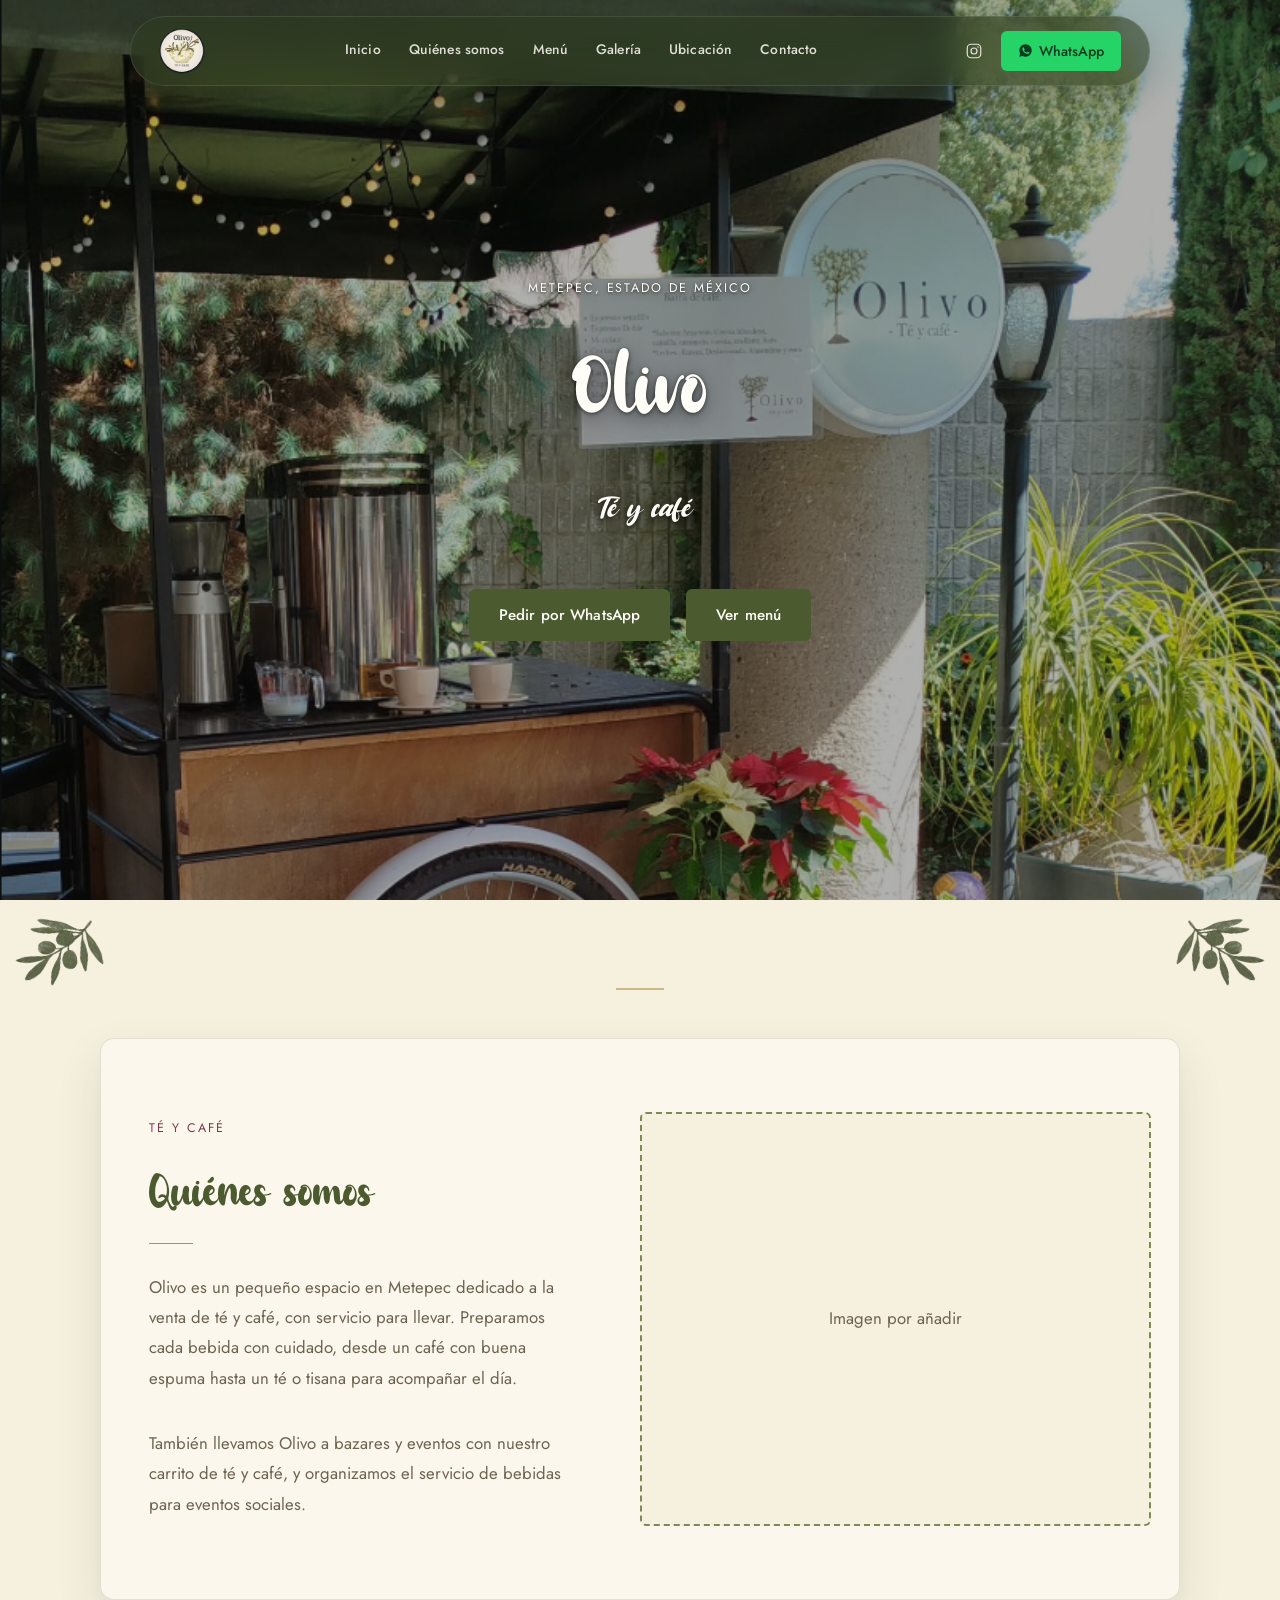
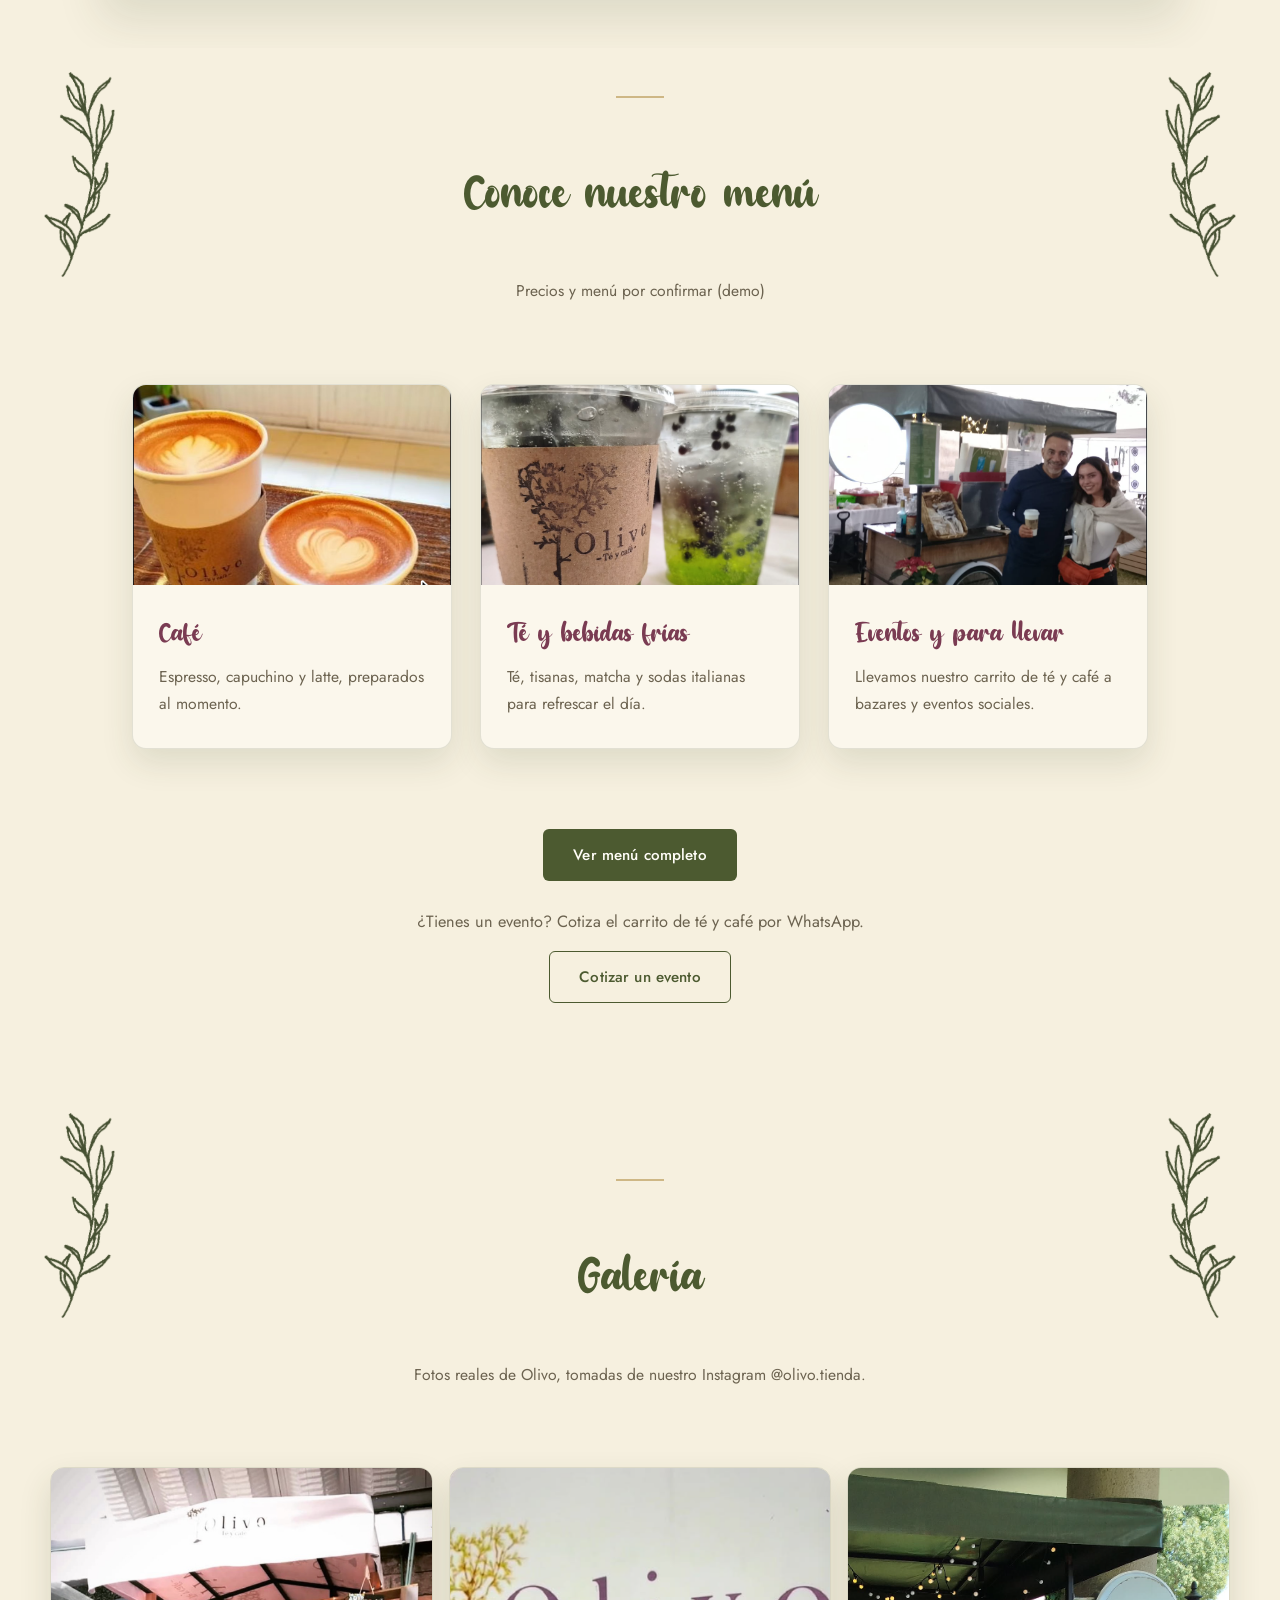
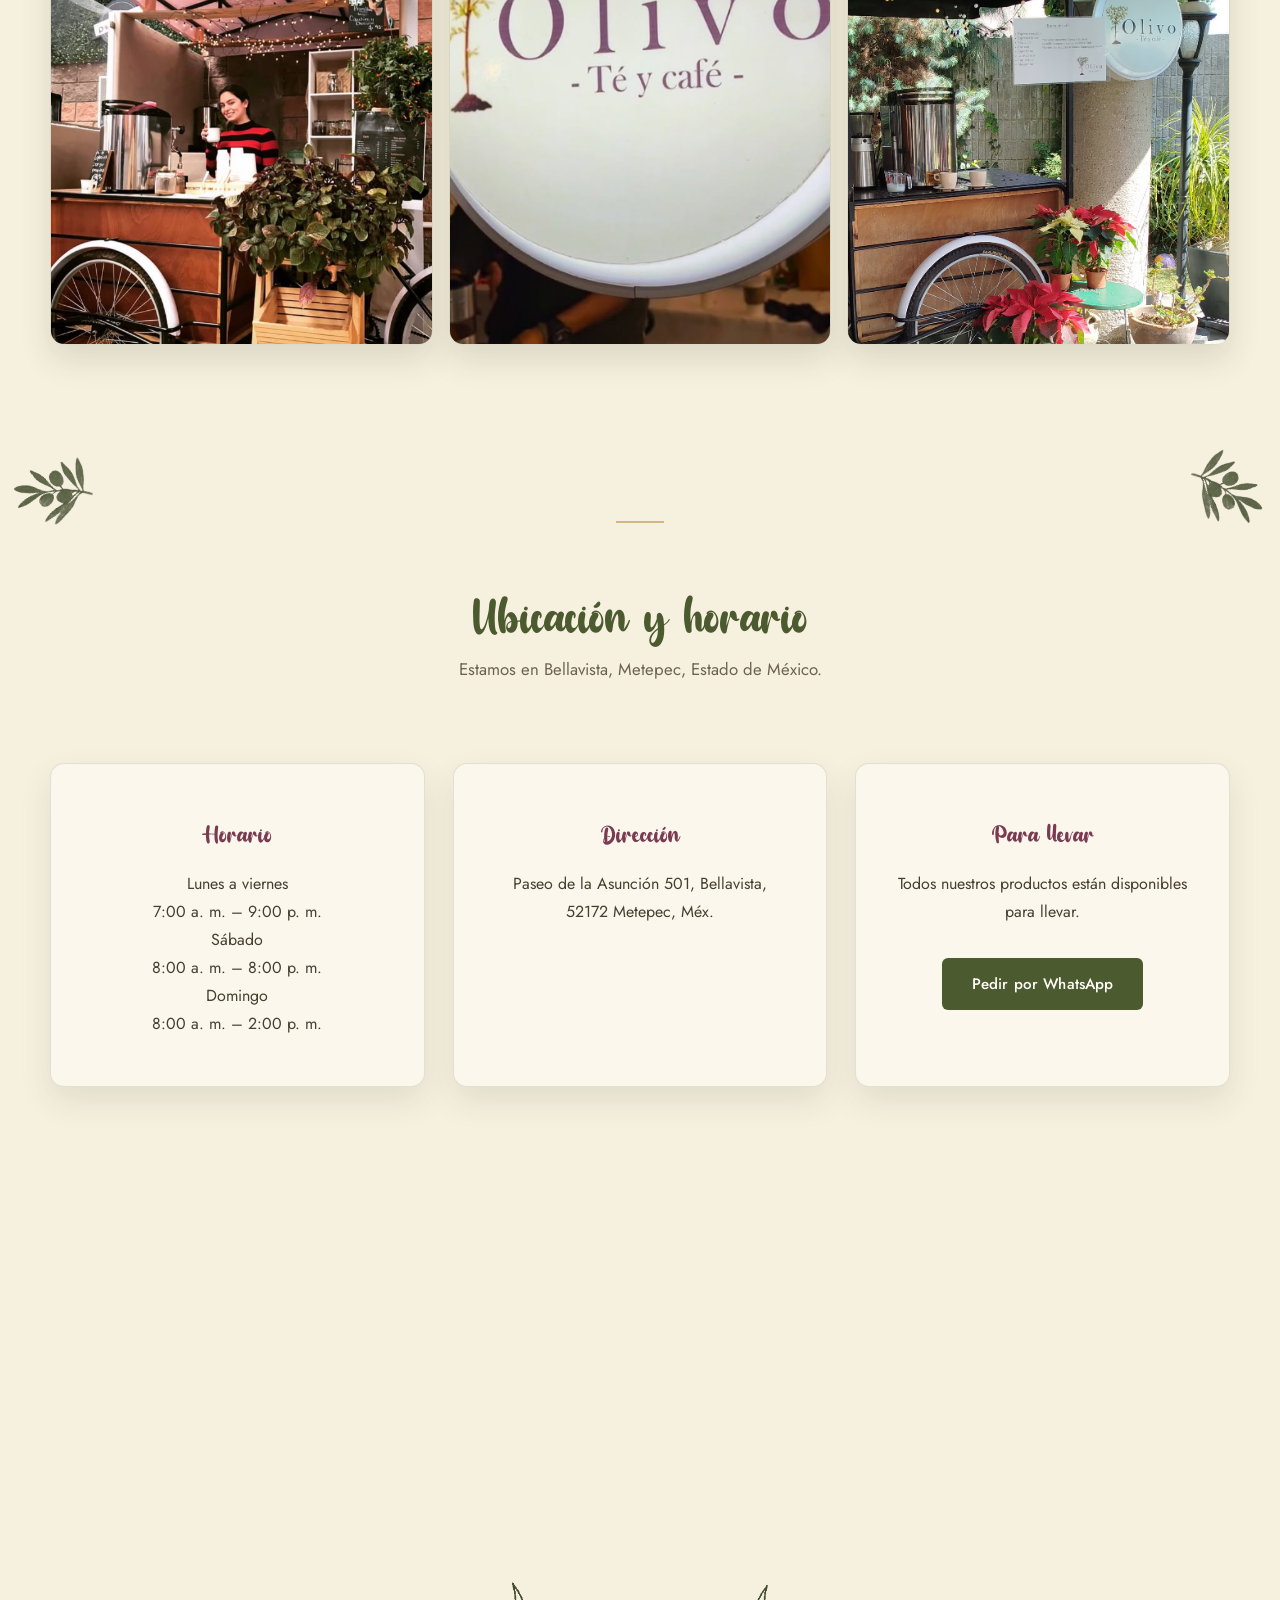
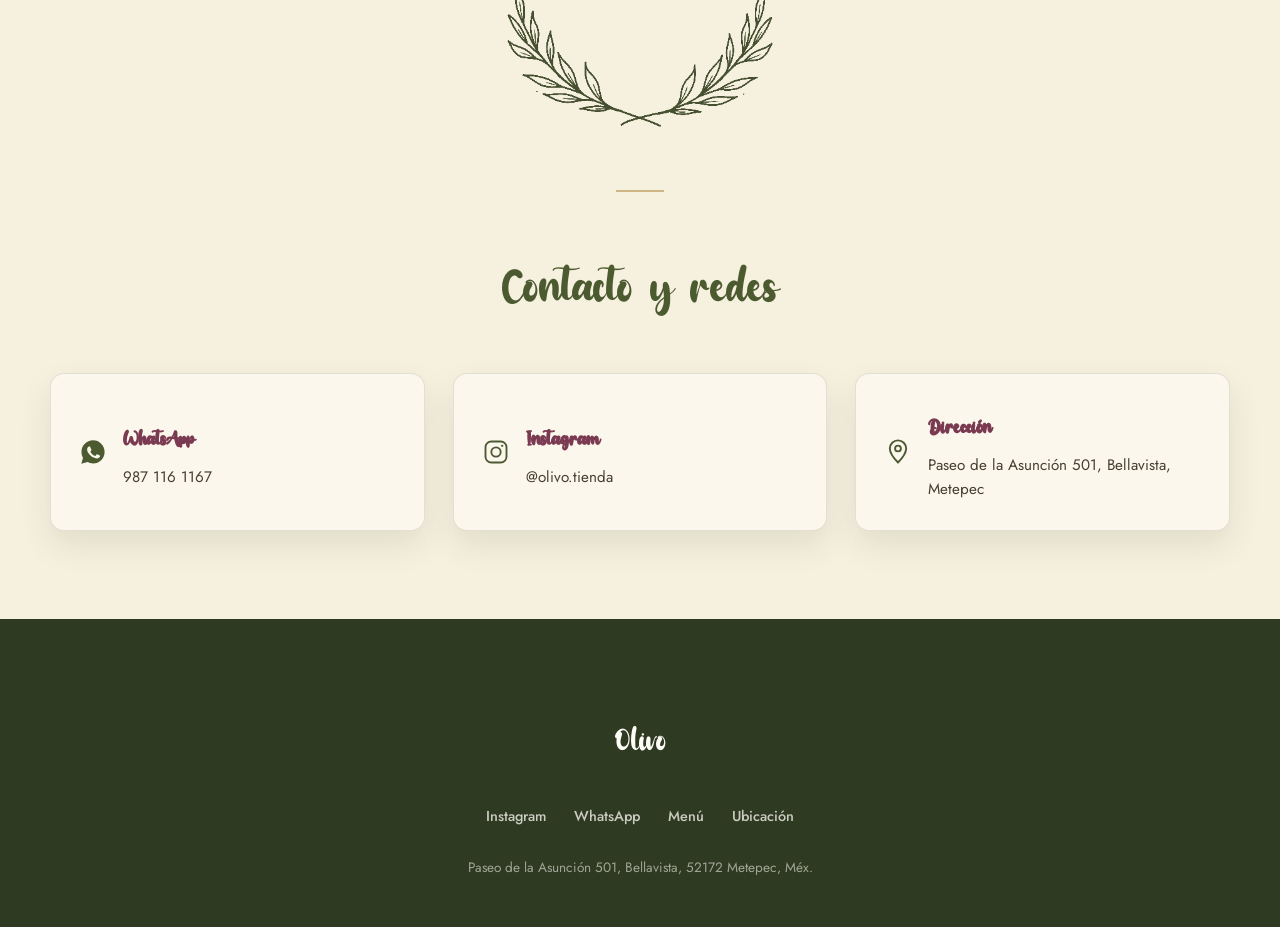
==== commit 90a3b259: "Rediseño visual: hojas decorativas, tipografía Baby Coffee, ajustes de layout - Agrega tipografía Ba" ====
--- a/index.html
+++ b/index.html
@@ -24,7 +24,7 @@
   <link rel="icon" type="image/png" href="images/logo-olivo.png">
   <link rel="preconnect" href="https://fonts.googleapis.com">
   <link rel="preconnect" href="https://fonts.gstatic.com" crossorigin>
-  <link href="https://fonts.googleapis.com/css2?family=Playfair+Display:ital,wght@0,500;0,600;1,500&family=Jost:wght@300;400;500;600&display=swap" rel="stylesheet">
+  <link href="https://fonts.googleapis.com/css2?family=Jost:wght@300;400;500;600&display=swap" rel="stylesheet">
   <link rel="stylesheet" href="style.css">
 
   <script type="application/ld+json">
@@ -62,6 +62,7 @@
       <nav class="main-nav" id="main-nav" aria-label="Navegación principal">
         <ul>
           <li><a href="#top">Inicio</a></li>
+          <li><a href="#sobre-olivo">Quiénes somos</a></li>
           <li><a href="#especialidades">Menú</a></li>
           <li><a href="#galeria">Galería</a></li>
           <li><a href="#ubicacion">Ubicación</a></li>
@@ -89,26 +90,27 @@
 
     <!-- ============ HERO ============ -->
     <section class="hero" id="hero">
-      <!-- FOTO REAL: foto tomada del Instagram @olivo.tienda (carrito con toldo verde) -->
       <div class="hero-content">
-        <span class="eyebrow eyebrow-light">Metepec, Estado de México</span>
+        <span class="eyebrow">Metepec, Estado de México</span>
         <h1>Olivo</h1>
-        <p class="hero-tagline">Té y café de verdad</p>
+        <p class="hero-tagline">Té y café</p>
         <div class="hero-actions">
           <a class="btn btn-primary" href="https://wa.me/529871161167?text=Hola%2C%20quiero%20pedir%20en%20Olivo" target="_blank" rel="noopener">Pedir por WhatsApp</a>
-          <a class="btn btn-secondary" href="#especialidades">Ver menú</a>
+          <a class="btn btn-primary" href="menu.html">Ver menú</a>
         </div>
       </div>
     </section>
 
     <!-- ============ SOBRE OLIVO ============ -->
     <section id="sobre-olivo" class="about">
+      <img src="images/decor-rama-olivo.png" alt="" class="site-doodle" style="top:2%; left:1%; width:90px; transform:rotate(-8deg) scaleX(-1);">
+      <img src="images/decor-rama-olivo.png" alt="" class="site-doodle" style="top:2%; right:1%; width:90px; transform:rotate(8deg);">
       <div class="about-card">
         <div class="about-text">
-          <span class="eyebrow">Té y café de verdad</span>
+          <span class="eyebrow">Té y café</span>
           <h2>Quiénes somos</h2>
           <p>
-            Olivo es un pequeño espacio en Metepec dedicado a la venta de té y café de verdad,
+            Olivo es un pequeño espacio en Metepec dedicado a la venta de té y café,
             con servicio para llevar. Preparamos cada bebida con cuidado, desde un café con
             buena espuma hasta un té o tisana para acompañar el día.
           </p>
@@ -119,14 +121,16 @@
           </p>
         </div>
         <div class="about-image">
-          <!-- FOTO REAL: tomada del Instagram @olivo.tienda -->
-          <img src="images/ig-cup-flores-ventana.png" alt="Vaso de café Olivo frente al escaparate de la tienda en Metepec" loading="lazy">
+          <!-- FOTO PLACEHOLDER: reemplazar por foto real de Olivo (equipo, espacio, fundadores) -->
+          Imagen por añadir
         </div>
       </div>
     </section>
 
     <!-- ============ ESPECIALIDADES ============ -->
     <section id="especialidades" class="especialidades">
+      <img src="images/decor-rama-lineas.png" alt="" class="site-doodle" style="top:2%; left:3%; width:85px; transform:rotate(-6deg);">
+      <img src="images/decor-rama-lineas.png" alt="" class="site-doodle" style="top:2%; right:3%; width:85px; transform:rotate(6deg) scaleX(-1);">
       <h2>Conoce nuestro menú</h2>
       <p class="menu-note">Precios y menú por confirmar (demo)</p>
 
@@ -162,6 +166,8 @@
 
     <!-- ============ GALERÍA ============ -->
     <section id="galeria" class="gallery">
+      <img src="images/decor-rama-lineas.png" alt="" class="site-doodle" style="top:2%; left:3%; width:85px; transform:rotate(-6deg);">
+      <img src="images/decor-rama-lineas.png" alt="" class="site-doodle" style="top:2%; right:3%; width:85px; transform:rotate(6deg) scaleX(-1);">
       <h2>Galería</h2>
       <p class="menu-note">Fotos reales de Olivo, tomadas de nuestro Instagram <a href="https://www.instagram.com/olivo.tienda/" target="_blank" rel="noopener">@olivo.tienda</a>.</p>
 
@@ -180,6 +186,8 @@
 
     <!-- ============ UBICACIÓN ============ -->
     <section id="ubicacion" class="location">
+      <img src="images/decor-rama-olivo.png" alt="" class="site-doodle" style="top:2%; left:1%; width:80px; transform:rotate(150deg);">
+      <img src="images/decor-rama-olivo.png" alt="" class="site-doodle" style="top:2%; right:1%; width:80px; transform:rotate(240deg) scaleX(-1);">
       <h2>Ubicación y horario</h2>
       <p class="location-intro">Estamos en Bellavista, Metepec, Estado de México.</p>
 
@@ -210,6 +218,8 @@
           referrerpolicy="no-referrer-when-downgrade">
         </iframe>
       </div>
+
+      <img src="images/decor-corona-cierre.png" alt="" class="location-close">
     </section>
 
     <!-- ============ CONTACTO / REDES ============ -->
--- a/style.css
+++ b/style.css
@@ -3,8 +3,24 @@
    Paleta basada en la identidad visual real de @olivo.tienda:
    crema/beige (fondo), verde oliva oscuro (acento principal),
    vino/burgundy y dorado mostaza (acentos del logo)
-   Tipografía: Playfair Display (serif editorial, como el logo) + Jost (sans)
+   Tipografía: Baby Coffee (títulos y subtítulos) + Jost (texto general)
    ========================================================================== */
+
+/* ---------- 0. FUENTES ---------- */
+@font-face {
+  font-family: "Baby Coffee";
+  src: url("fonts/Baby Coffee.ttf") format("truetype");
+  font-weight: 400;
+  font-style: normal;
+  font-display: swap;
+}
+@font-face {
+  font-family: "Baby Coffee";
+  src: url("fonts/Baby Coffee Italic.ttf") format("truetype");
+  font-weight: 400;
+  font-style: italic;
+  font-display: swap;
+}
 
 /* ---------- 1. VARIABLES ---------- */
 :root {
@@ -24,14 +40,14 @@
   --color-gold-soft: #cbab6c;
 
   /* Texto */
-  --color-heading: #2f3a22;
+  --color-heading: #4c5a30;
   --color-text: #453f30;
   --color-text-soft: #6c6350;
   --color-white: #fffdf7;
   --color-star: #b5924a;
 
   /* Tipografía */
-  --font-display: "Playfair Display", Georgia, "Times New Roman", serif;
+  --font-display: "Baby Coffee", Georgia, "Times New Roman", serif;
   --font-body: "Jost", "Trebuchet MS", Arial, sans-serif;
 
   /* Espaciado */
@@ -73,7 +89,7 @@
 
 h1, h2, h3, h4 {
   font-family: var(--font-display);
-  font-weight: 600;
+  font-weight: 400;
   line-height: 1.15;
   margin: 0;
   color: var(--color-heading);
@@ -94,7 +110,7 @@
 }
 
 section > h2 {
-  font-size: clamp(1.75rem, 3vw, 2.5rem);
+  font-size: clamp(3.2rem, 6vw, 4.6rem);
   text-align: center;
   margin-bottom: var(--space-lg);
 }
@@ -124,7 +140,16 @@
   margin-bottom: var(--space-xs);
 }
 
-.eyebrow-light { color: rgba(255, 253, 247, 0.95); text-shadow: 0 1px 3px rgba(0, 0, 0, 0.55), 0 2px 10px rgba(0, 0, 0, 0.4); }
+/* Recortes decorativos (ramas de olivo, tazas, personajes) tomados de
+   referencias e ilustrados como stickers sueltos alrededor de la página,
+   igual que en el proyecto de Vida Café. Cada instancia fija su propio
+   tamaño/posición/rotación por style inline. */
+.site-doodle {
+  position: absolute;
+  z-index: 0;
+  opacity: 0.9;
+  pointer-events: none;
+}
 
 /* ---------- 3. BUTTONS ---------- */
 .btn {
@@ -145,17 +170,6 @@
   color: var(--color-white);
 }
 .btn-primary:hover { background: var(--color-olive-dark); transform: translateY(-1px); }
-
-.btn-secondary {
-  background: transparent;
-  color: var(--color-white);
-  border-color: rgba(255, 253, 247, 0.7);
-}
-.btn-secondary:hover {
-  background: rgba(255, 253, 247, 0.14);
-  border-color: var(--color-white);
-  transform: translateY(-1px);
-}
 
 .btn-outline {
   background: transparent;
@@ -330,18 +344,20 @@
   text-align: center;
   padding: var(--header-clearance) var(--space-md) var(--space-2xl);
   background:
-    linear-gradient(180deg, rgba(30, 36, 20, 0.08) 0%, rgba(30, 36, 20, 0.28) 68%, var(--color-bg) 100%),
+    /* Oscurecido parejo, solo para que el texto resalte sobre la foto */
+    linear-gradient(rgba(10, 12, 6, 0.32), rgba(10, 12, 6, 0.32)),
     /* FOTO REAL: foto tomada del Instagram @olivo.tienda (carrito con toldo verde) */
-    url("images/ig-carrito-hero.png")
-      center / cover no-repeat;
+    url("images/ig-carrito-hero.png") center 38% / cover no-repeat;
 }
 
 .hero-content {
+  position: relative;
+  z-index: 1;
   max-width: 700px;
 }
 
 .hero h1 {
-  font-size: clamp(2.75rem, 6vw, 4.5rem);
+  font-size: clamp(5rem, 12vw, 8rem);
   color: var(--color-white);
   margin-bottom: var(--space-sm);
   text-shadow: 0 1px 4px rgba(0, 0, 0, 0.55), 0 4px 22px rgba(0, 0, 0, 0.5);
@@ -350,10 +366,15 @@
 .hero-tagline {
   font-family: var(--font-display);
   font-style: italic;
-  font-size: clamp(1.1rem, 2vw, 1.4rem);
-  color: rgba(255, 253, 247, 0.97);
+  font-size: clamp(2.1rem, 4vw, 2.8rem);
+  color: var(--color-white);
   margin-bottom: var(--space-lg);
   text-shadow: 0 1px 4px rgba(0, 0, 0, 0.55), 0 3px 16px rgba(0, 0, 0, 0.5);
+}
+
+.hero .eyebrow {
+  color: var(--color-white);
+  text-shadow: 0 1px 3px rgba(0, 0, 0, 0.55), 0 2px 10px rgba(0, 0, 0, 0.4);
 }
 
 .hero-actions {
@@ -365,7 +386,8 @@
 
 /* ---------- 6. SOBRE OLIVO ---------- */
 .about {
-  padding: var(--space-2xl) var(--space-md);
+  position: relative;
+  padding: var(--space-2xl) var(--space-md) var(--space-lg);
   background: var(--color-bg);
 }
 
@@ -373,7 +395,7 @@
   max-width: 1080px;
   margin: 0 auto;
   display: flex;
-  align-items: stretch;
+  align-items: center;
   background: var(--color-panel);
   border: 1px solid var(--color-border);
   border-radius: var(--radius-lg);
@@ -391,7 +413,7 @@
 }
 
 .about-text h2 {
-  font-size: clamp(1.9rem, 3vw, 2.4rem);
+  font-size: clamp(3.4rem, 5.5vw, 4.4rem);
   margin-bottom: var(--space-md);
   position: relative;
   padding-bottom: var(--space-sm);
@@ -413,19 +435,28 @@
 }
 .about-text p + p { margin-top: 1.1em; }
 
+/* Recuadro placeholder mientras Olivo confirma la foto real, igual que en
+   el proyecto de Vida Café: un marco punteado con texto centrado. */
 .about-image {
   flex: 1 1 50%;
-  min-height: 420px;
-}
-.about-image img {
-  width: 100%;
-  height: 100%;
-  object-fit: cover;
+  aspect-ratio: 998 / 809;
+  display: flex;
+  align-items: center;
+  justify-content: center;
+  text-align: center;
+  padding: var(--space-lg);
+  margin: var(--space-md);
+  border: 2px dashed var(--color-olive-soft);
+  border-radius: var(--radius);
+  background: var(--color-bg);
+  color: var(--color-text-soft);
+  font-size: 1.05rem;
 }
 
 /* ---------- 7. ESPECIALIDADES (teaser en index.html) ---------- */
 .especialidades {
-  padding: var(--space-2xl) var(--space-md);
+  position: relative;
+  padding: var(--space-lg) var(--space-md) var(--space-2xl);
   background: var(--color-bg);
 }
 
@@ -464,7 +495,7 @@
 }
 
 .tarjeta h3 {
-  font-size: 1.4rem;
+  font-size: 2.6rem;
   color: var(--color-wine);
   margin-bottom: 0.6rem;
 }
@@ -485,27 +516,22 @@
   justify-content: center;
   text-align: center;
   padding: var(--header-clearance) var(--space-md) var(--space-xl);
-  background:
-    linear-gradient(180deg, rgba(30, 36, 20, 0.15) 0%, rgba(30, 36, 20, 0.38) 72%, var(--color-bg) 100%),
-    /* FOTO REAL: foto tomada del Instagram @olivo.tienda */
-    url("images/ig-cup-castelar.png")
-      center / cover no-repeat;
+  background: var(--color-bg);
+  overflow: hidden;
 }
 
 .menu-cover h1 {
-  font-size: clamp(2.5rem, 6vw, 4rem);
-  color: var(--color-white);
+  font-size: clamp(4.4rem, 9.5vw, 7rem);
+  color: var(--color-olive);
   margin-bottom: var(--space-sm);
-  text-shadow: 0 1px 4px rgba(0, 0, 0, 0.55), 0 4px 22px rgba(0, 0, 0, 0.5);
 }
 
 .menu-cover-tagline {
   font-family: var(--font-display);
   font-style: italic;
-  font-size: clamp(1rem, 1.8vw, 1.2rem);
-  color: rgba(255, 253, 247, 0.97);
+  font-size: clamp(1.8rem, 3.6vw, 2.4rem);
+  color: var(--color-olive);
   margin-bottom: var(--space-lg);
-  text-shadow: 0 1px 4px rgba(0, 0, 0, 0.55), 0 3px 16px rgba(0, 0, 0, 0.5);
 }
 
 .menu-cover-actions {
@@ -516,6 +542,7 @@
 }
 
 .menu {
+  position: relative;
   padding: var(--space-2xl) var(--space-md);
   background: var(--color-bg);
 }
@@ -528,7 +555,7 @@
 .menu-category:last-of-type { margin-bottom: var(--space-lg); }
 
 .menu-category h2 {
-  font-size: 1.4rem;
+  font-size: 2.6rem;
   color: var(--color-wine);
   text-align: center;
   margin-bottom: var(--space-md);
@@ -565,7 +592,8 @@
 
 .item-price {
   font-family: var(--font-display);
-  font-weight: 600;
+  font-weight: 400;
+  font-size: 1.7rem;
   color: var(--color-gold);
   white-space: nowrap;
 }
@@ -586,8 +614,9 @@
 
 /* ---------- 8. GALERÍA ---------- */
 .gallery {
+  position: relative;
   padding: var(--space-2xl) var(--space-md);
-  background: var(--color-panel);
+  background: var(--color-bg);
 }
 
 .gallery-grid {
@@ -621,7 +650,8 @@
 
 /* ---------- 9. UBICACIÓN ---------- */
 .location {
-  padding: var(--space-2xl) var(--space-md);
+  position: relative;
+  padding: var(--space-2xl) var(--space-md) var(--space-md);
   background: var(--color-bg);
 }
 
@@ -658,7 +688,7 @@
 }
 
 .location-card h3 {
-  font-size: 1.25rem;
+  font-size: 2.3rem;
   color: var(--color-wine);
   margin-bottom: var(--space-sm);
 }
@@ -684,10 +714,18 @@
   display: block;
 }
 
+.location-close {
+  display: block;
+  width: 280px;
+  margin: var(--space-md) auto 0;
+  opacity: 0.9;
+}
+
 /* ---------- 10. CONTACTO / REDES ---------- */
 .contact {
-  padding: var(--space-2xl) var(--space-md);
-  background: var(--color-panel);
+  position: relative;
+  padding: var(--space-md) var(--space-md) var(--space-2xl);
+  background: var(--color-bg);
 }
 
 .contact-grid {
@@ -702,7 +740,7 @@
   display: flex;
   align-items: center;
   gap: var(--space-sm);
-  background: var(--color-bg);
+  background: var(--color-panel);
   border: 1px solid var(--color-border);
   border-radius: var(--radius-lg);
   padding: var(--space-md);
@@ -734,7 +772,7 @@
 .contact-card strong {
   font-family: var(--font-display);
   color: var(--color-wine);
-  font-size: 1.05rem;
+  font-size: 1.9rem;
 }
 
 /* ---------- 11. FOOTER ---------- */
@@ -750,7 +788,7 @@
 
 .footer-brand {
   font-family: var(--font-display);
-  font-size: 1.6rem;
+  font-size: 3rem;
   color: var(--color-white);
   margin-bottom: var(--space-md);
 }
@@ -778,7 +816,7 @@
 /* ---------- 12. RESPONSIVE ---------- */
 @media (max-width: 900px) {
   .about-card { flex-direction: column; }
-  .about-image { min-height: 260px; order: -1; }
+  .about-image { order: -1; }
   .location-grid { grid-template-columns: 1fr; max-width: 480px; }
   .contact-grid { grid-template-columns: 1fr; max-width: 480px; margin-left: auto; margin-right: auto; }
 }
@@ -790,6 +828,10 @@
   }
 
   .site-header { width: calc(100% - 1.25rem); border-radius: 20px; }
+
+  /* Los doodles decorativos se esconden en pantallas angostas para no
+     encimarse con el texto ni los botones. */
+  .site-doodle { display: none; }
 
   .header-social { display: none; }
 
@@ -855,6 +897,7 @@
 
   .categories-nav {
     position: static;
+    transform: none;
     width: auto;
     max-height: none;
     overflow-x: auto;
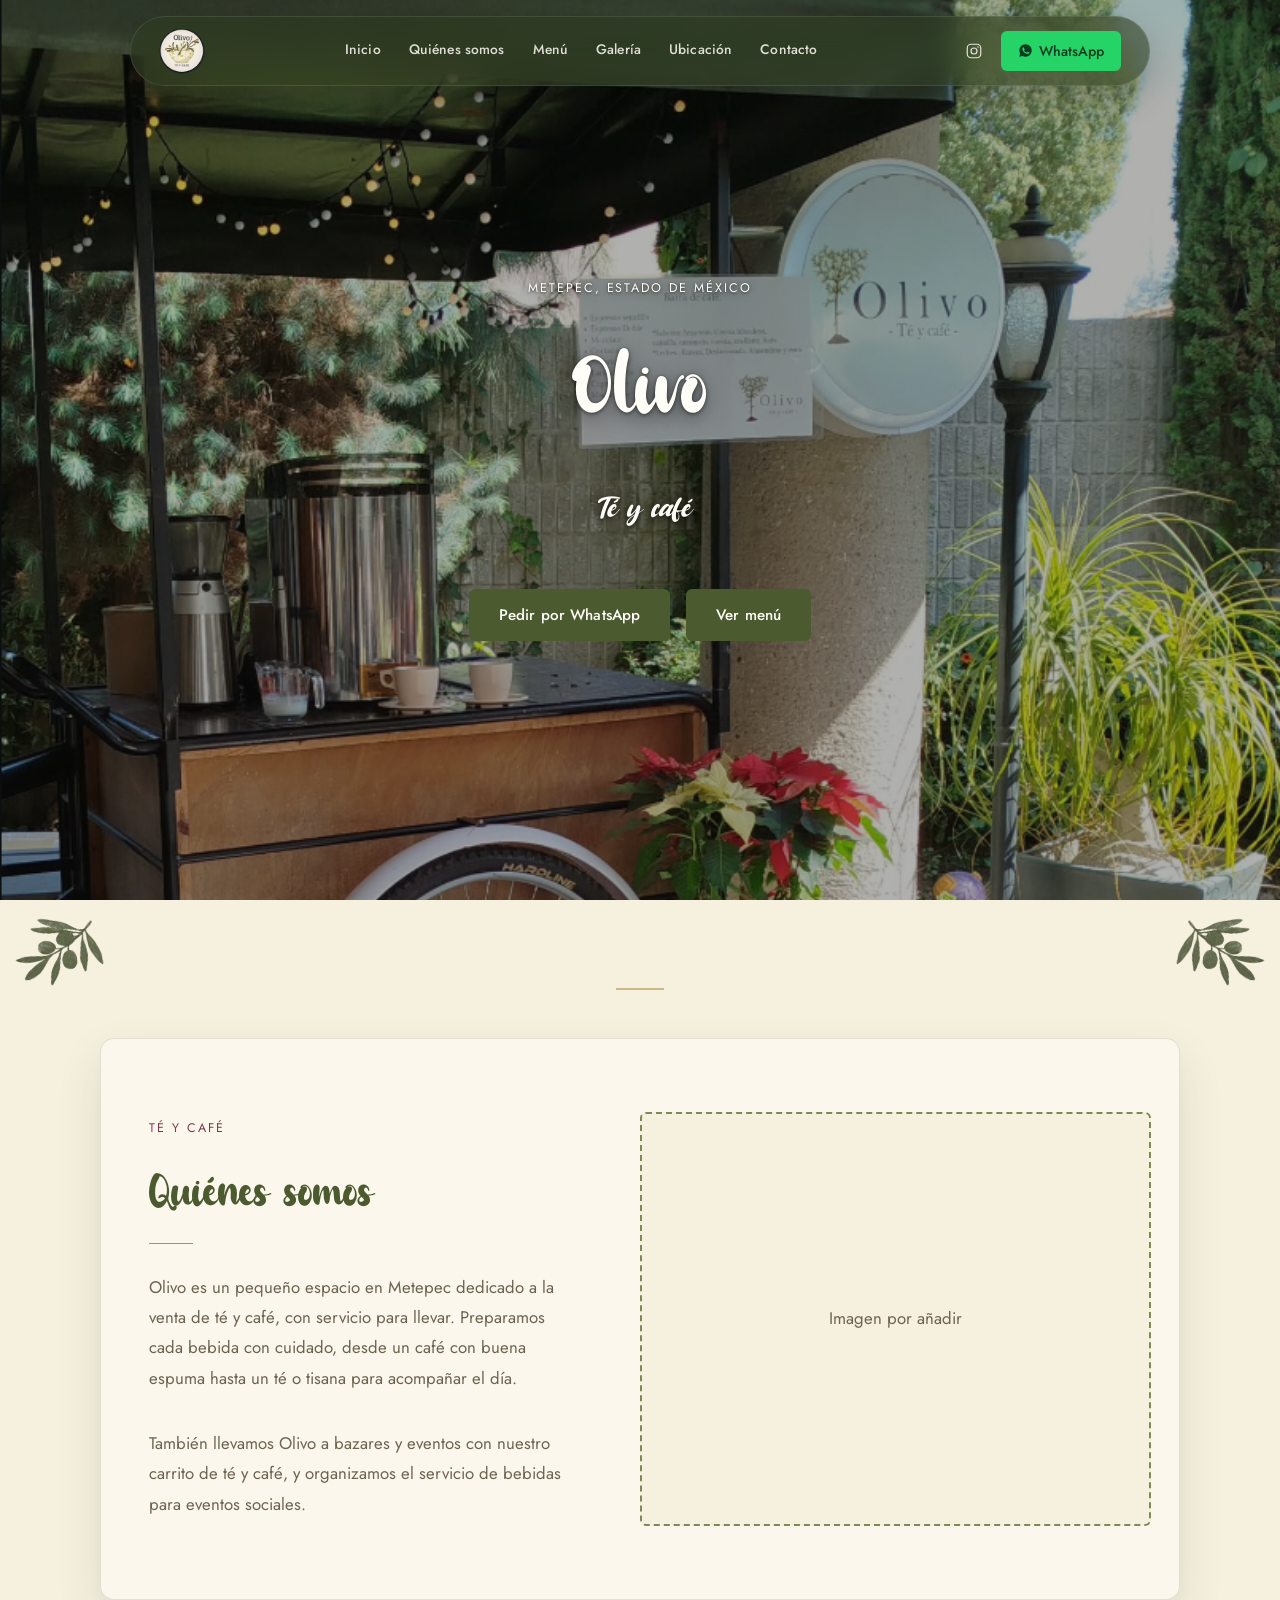
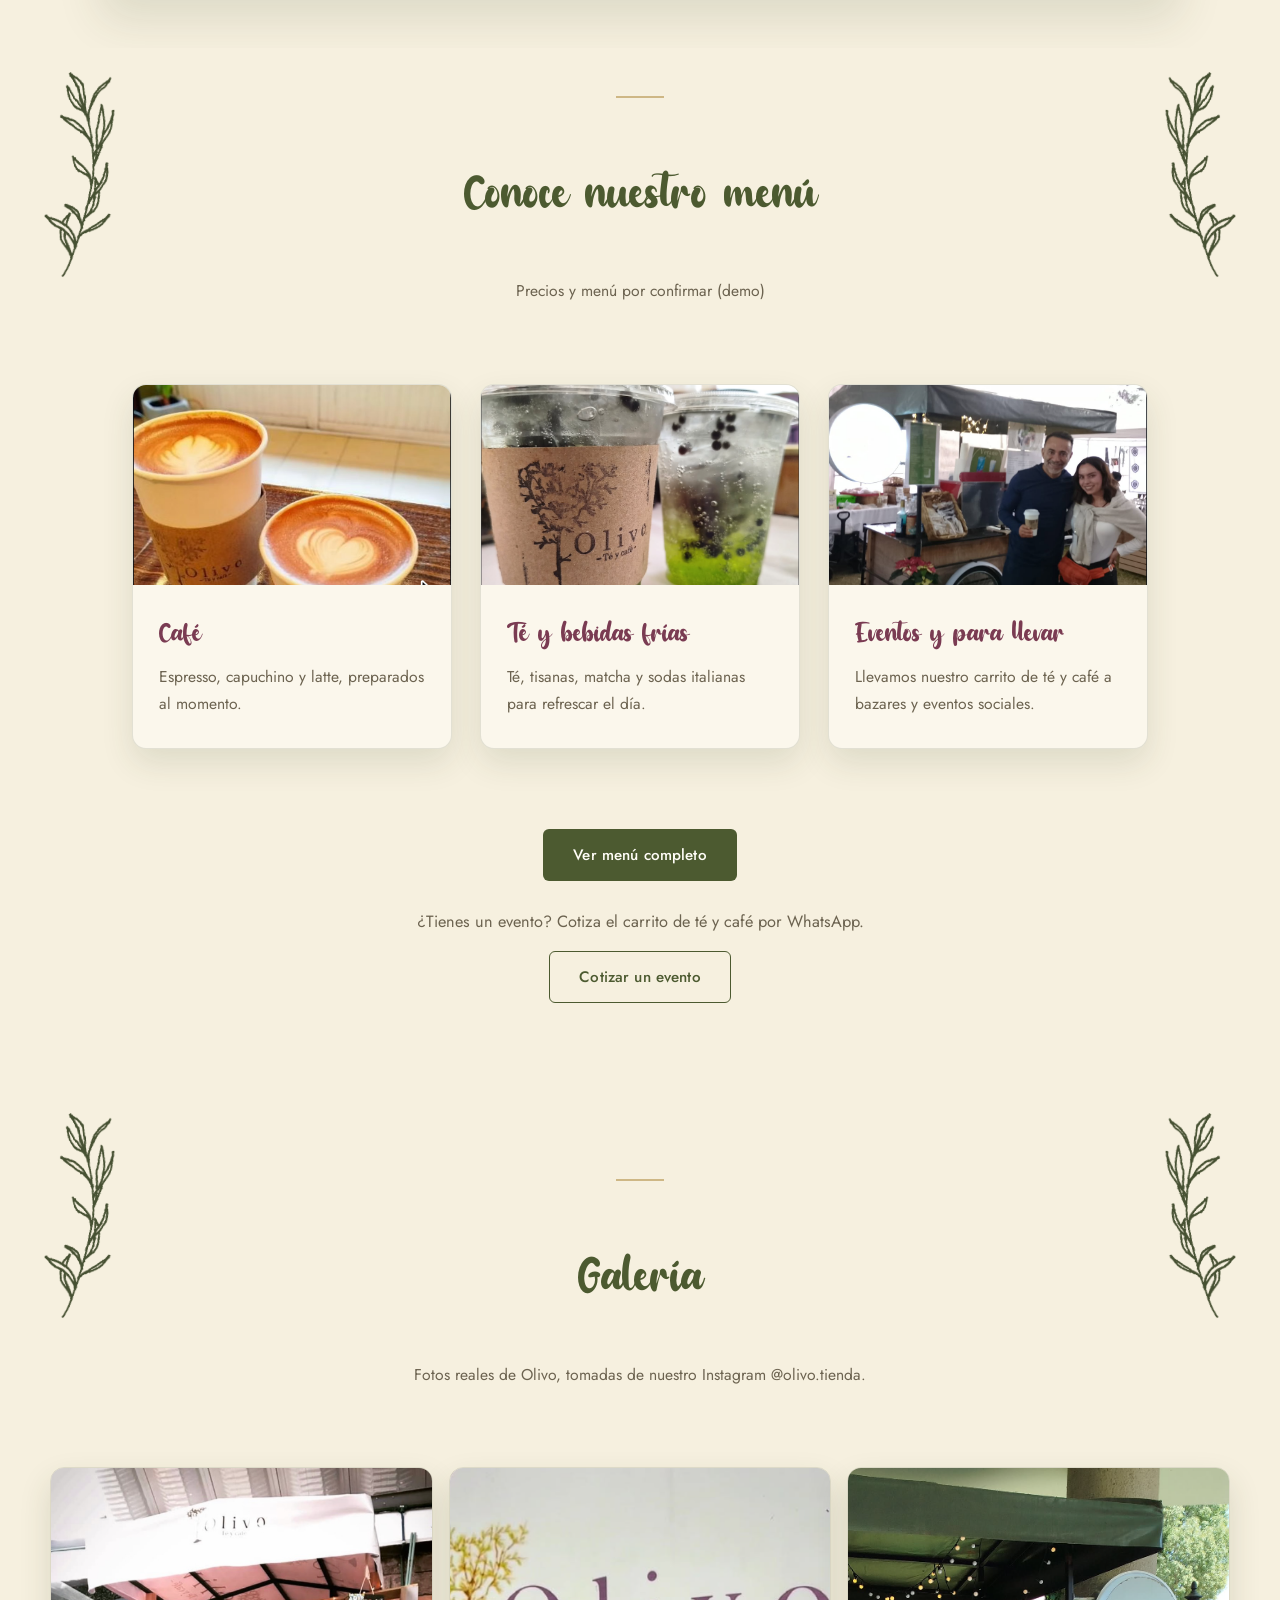
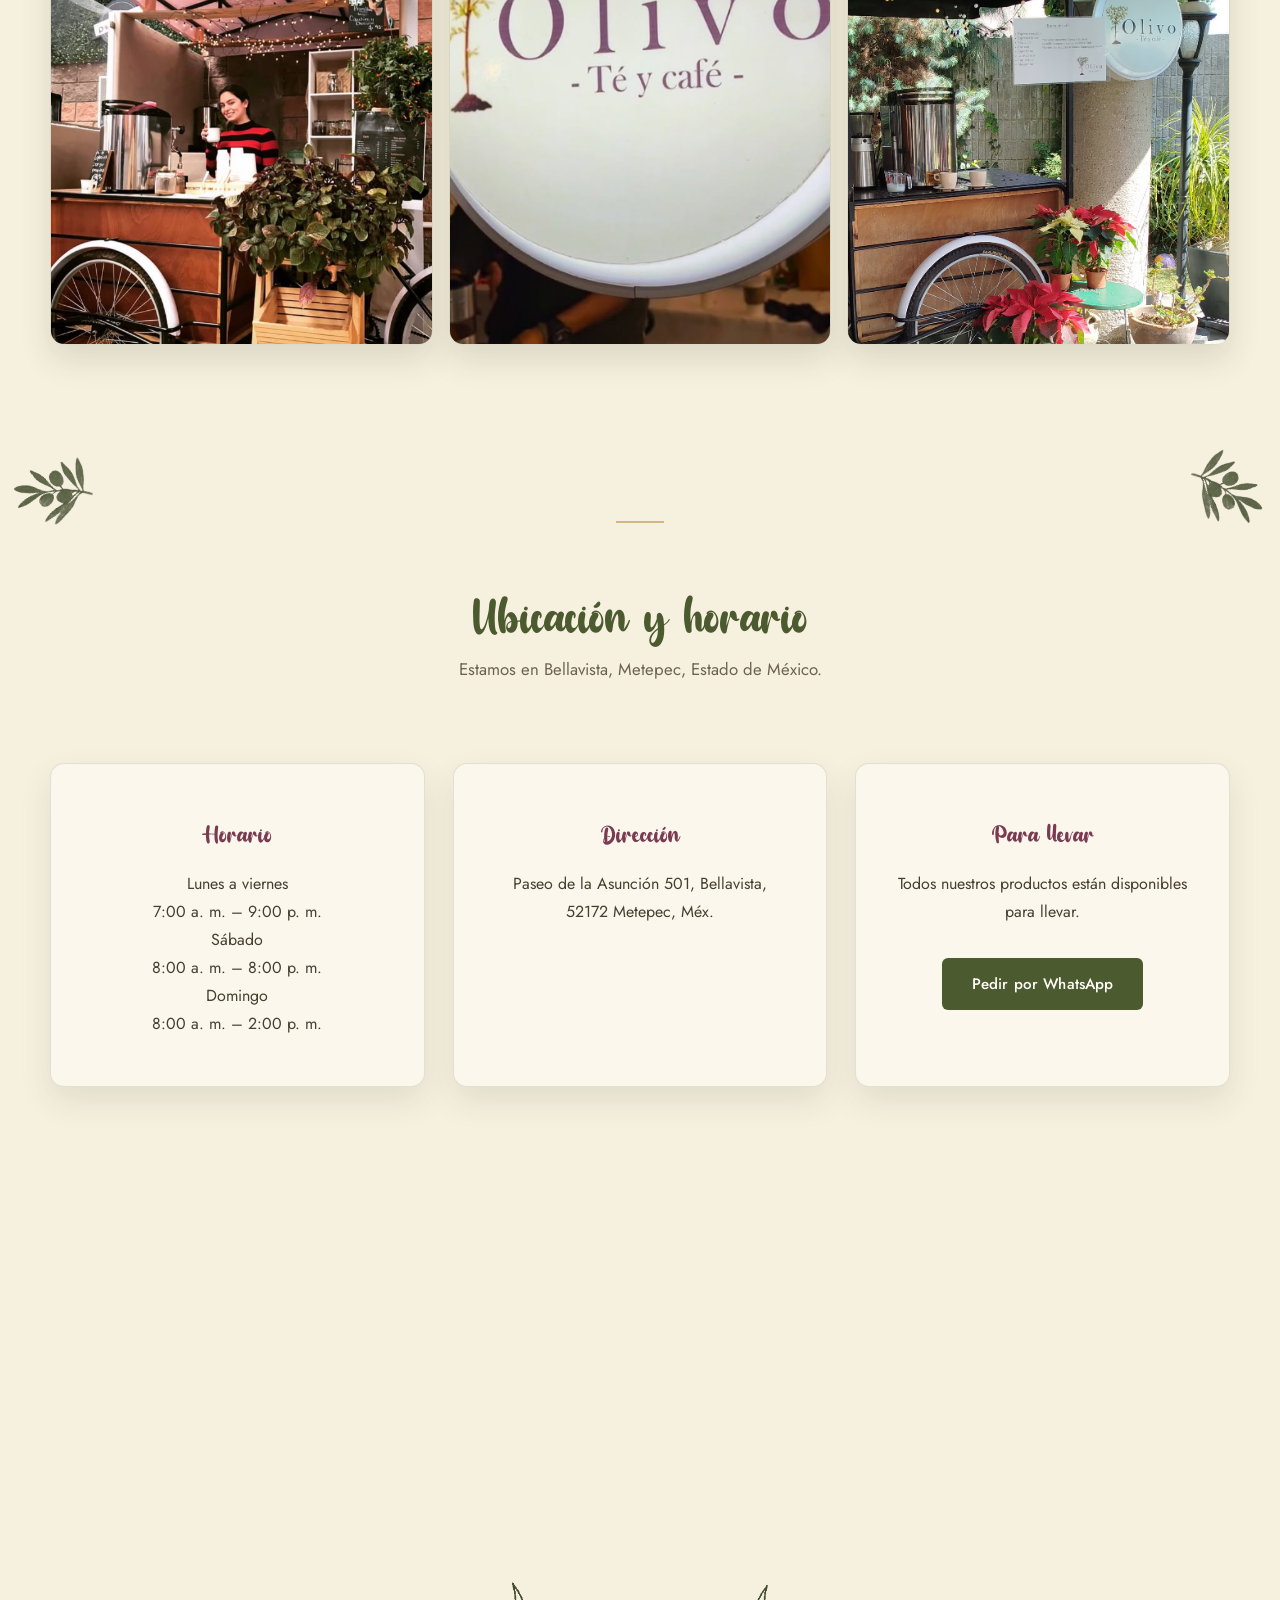
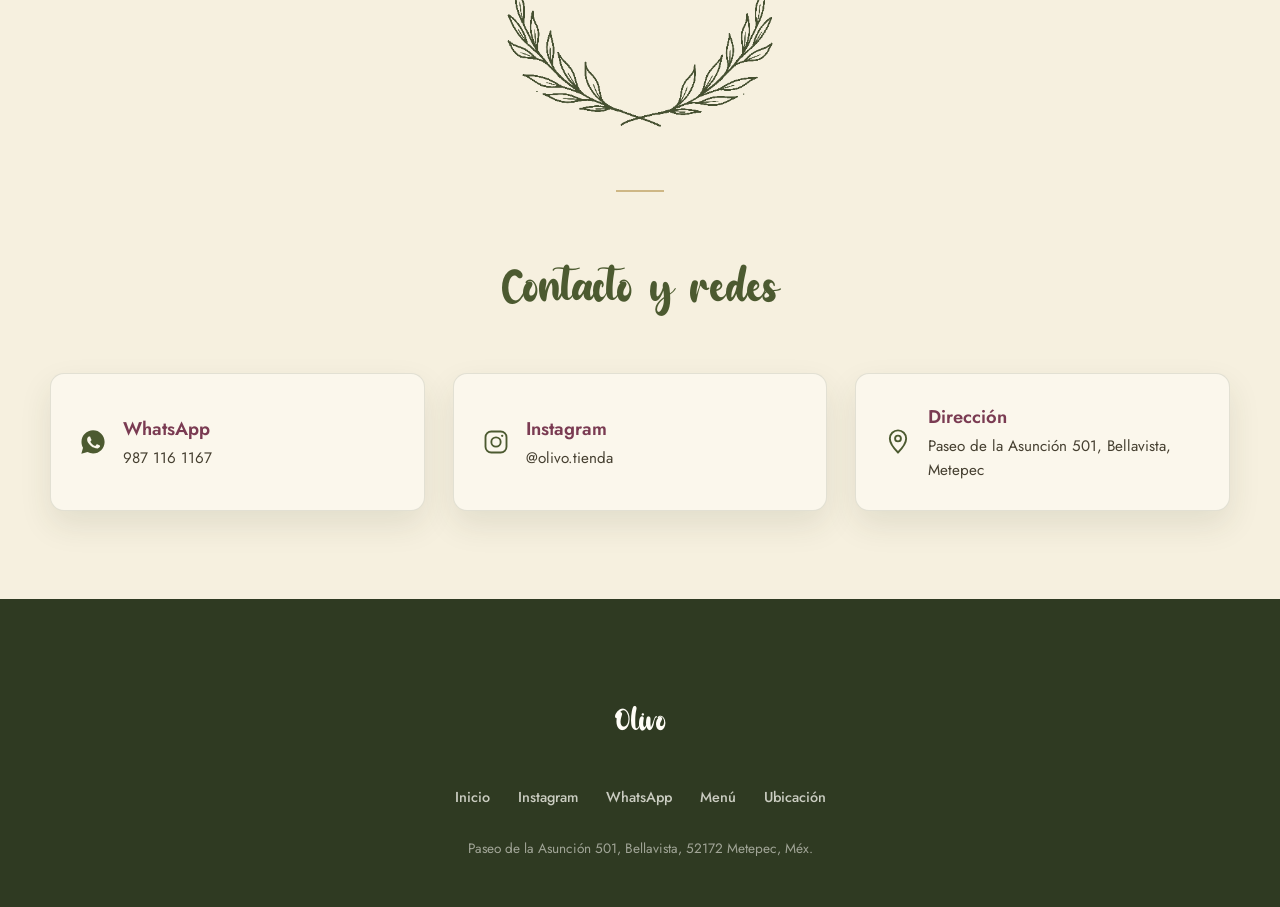
==== commit 4106b379: "Agrega enlace Inicio al footer y usa fuente del cuerpo en fichas de contacto - El footer de la págin" ====
--- a/index.html
+++ b/index.html
@@ -260,6 +260,7 @@
       <p class="footer-brand">Olivo</p>
       <nav class="footer-links" aria-label="Enlaces de contacto">
         <ul>
+          <li><a href="#top">Inicio</a></li>
           <li><a href="https://www.instagram.com/olivo.tienda/" target="_blank" rel="noopener">Instagram</a></li>
           <li><a href="https://wa.me/529871161167?text=Hola%2C%20quiero%20pedir%20en%20Olivo" target="_blank" rel="noopener">WhatsApp</a></li>
           <li><a href="menu.html">Menú</a></li>
--- a/style.css
+++ b/style.css
@@ -770,9 +770,10 @@
 }
 
 .contact-card strong {
-  font-family: var(--font-display);
+  font-family: var(--font-body);
+  font-weight: 600;
   color: var(--color-wine);
-  font-size: 1.9rem;
+  font-size: 1.15rem;
 }
 
 /* ---------- 11. FOOTER ---------- */
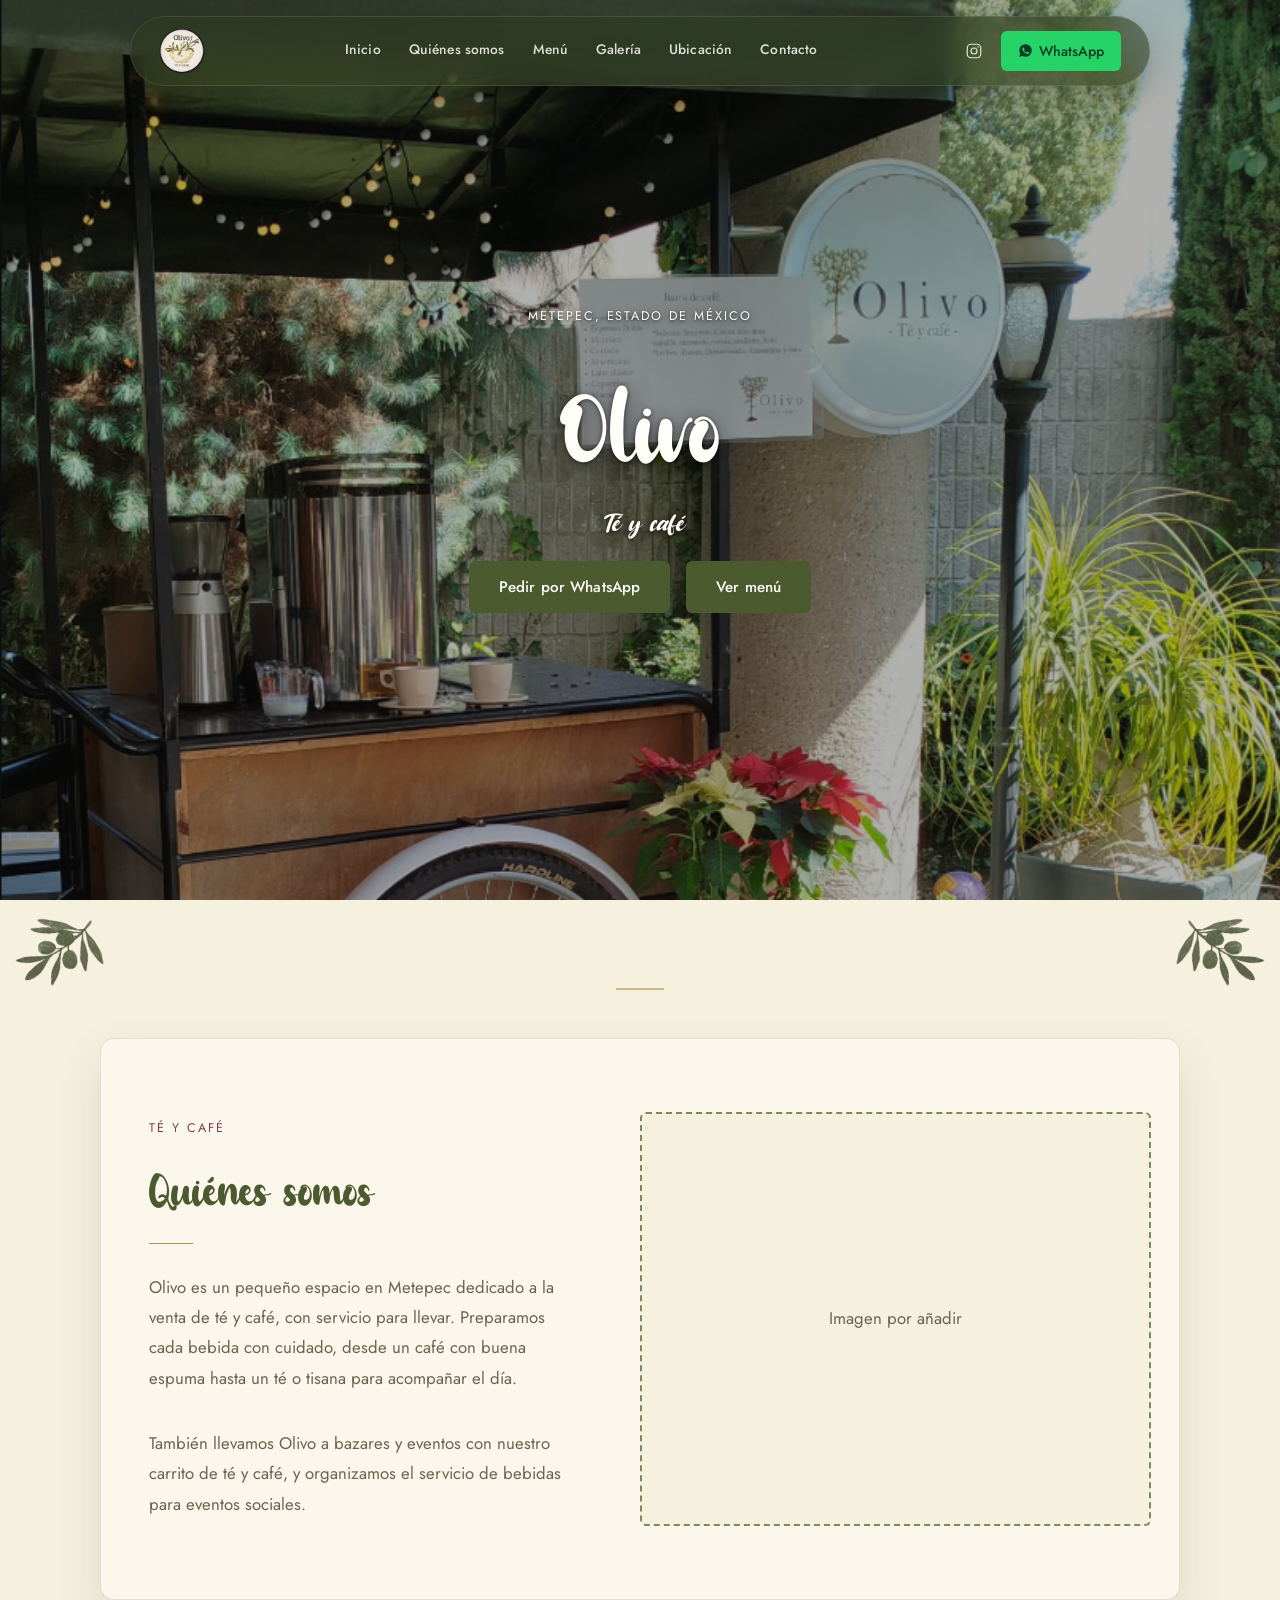
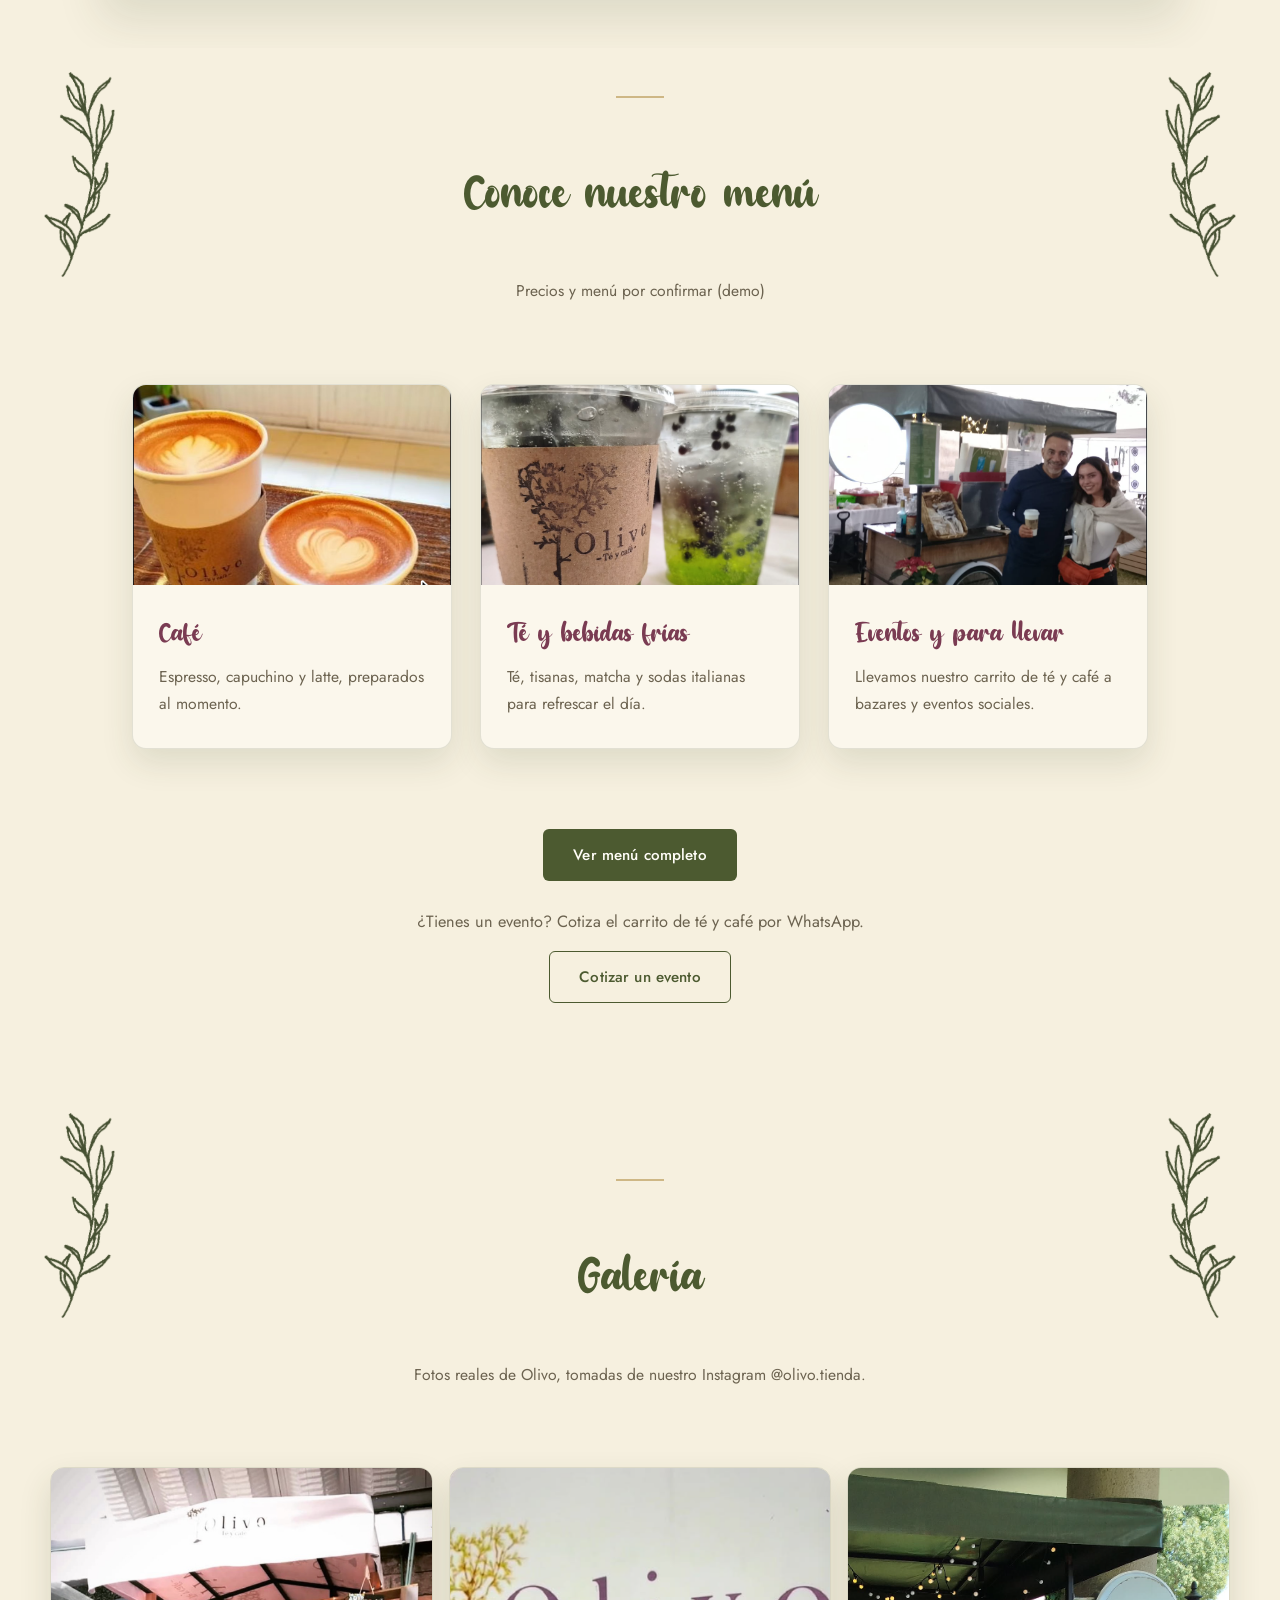
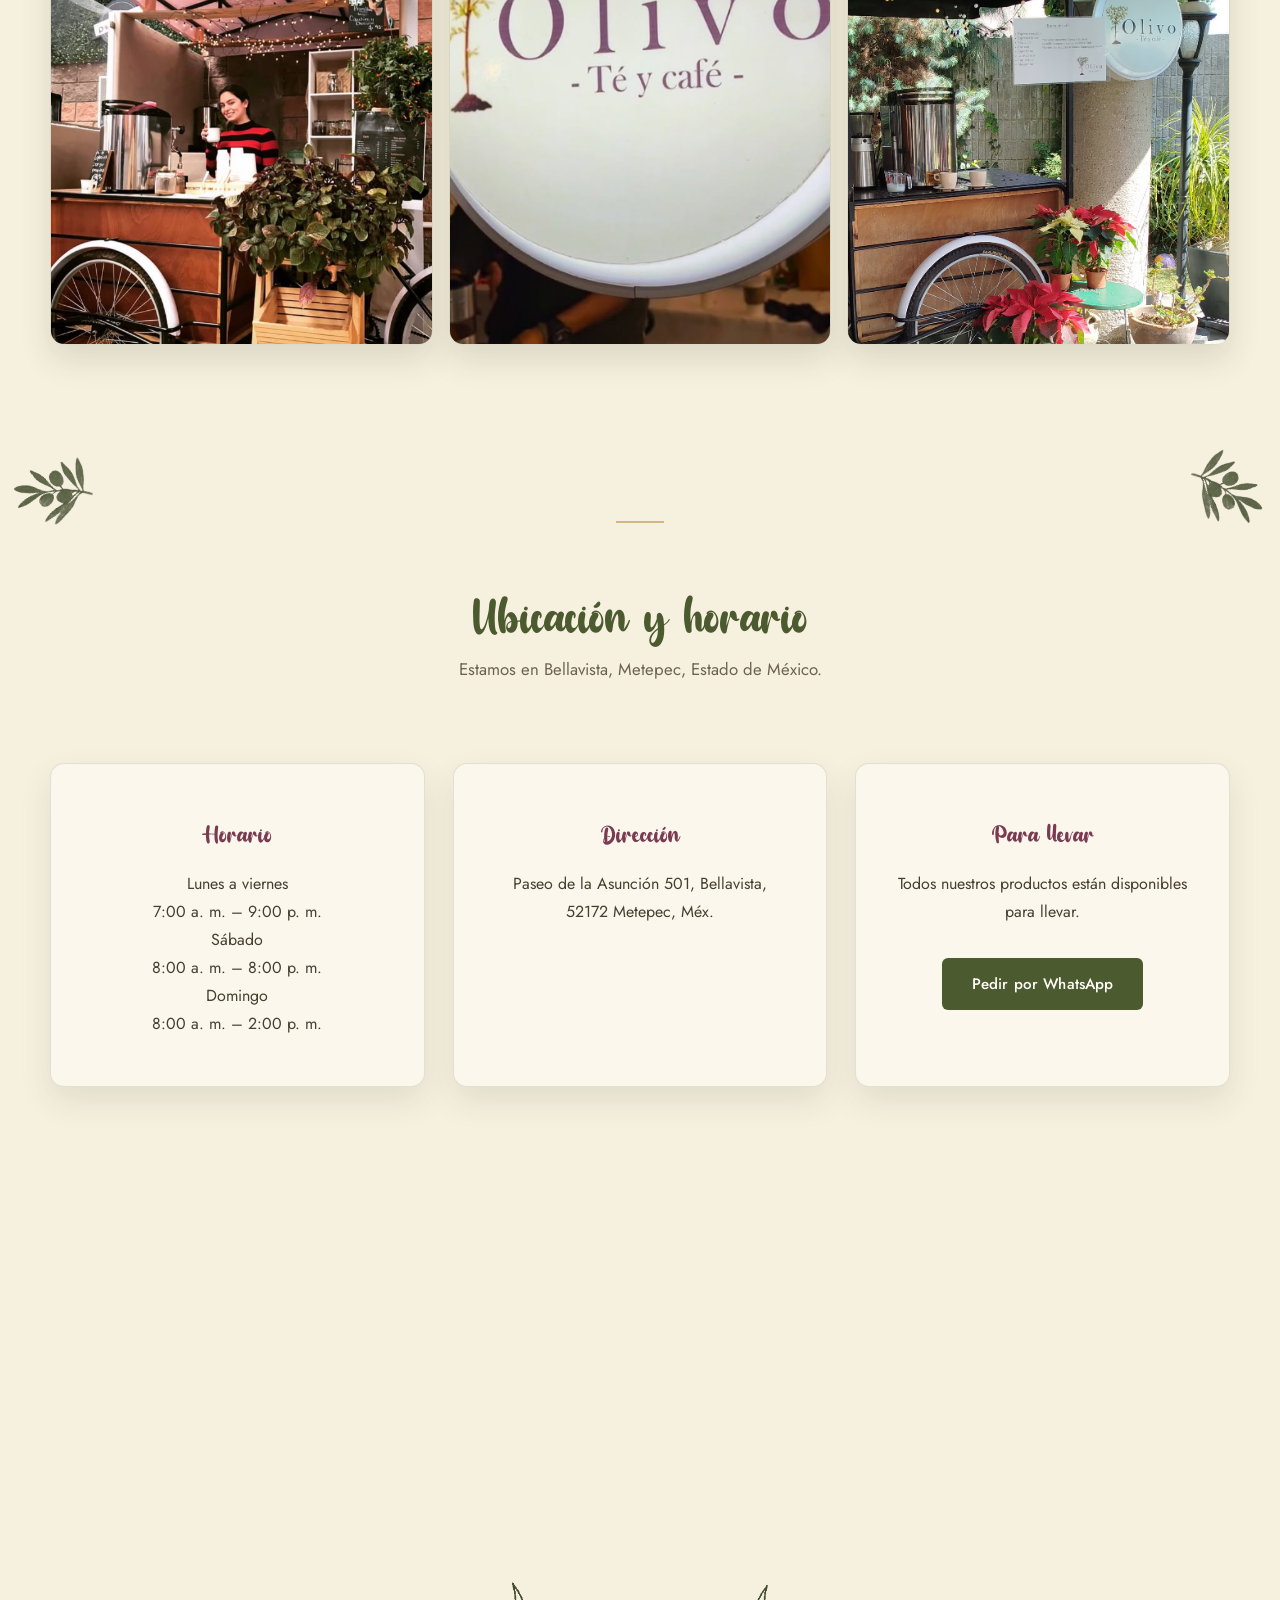
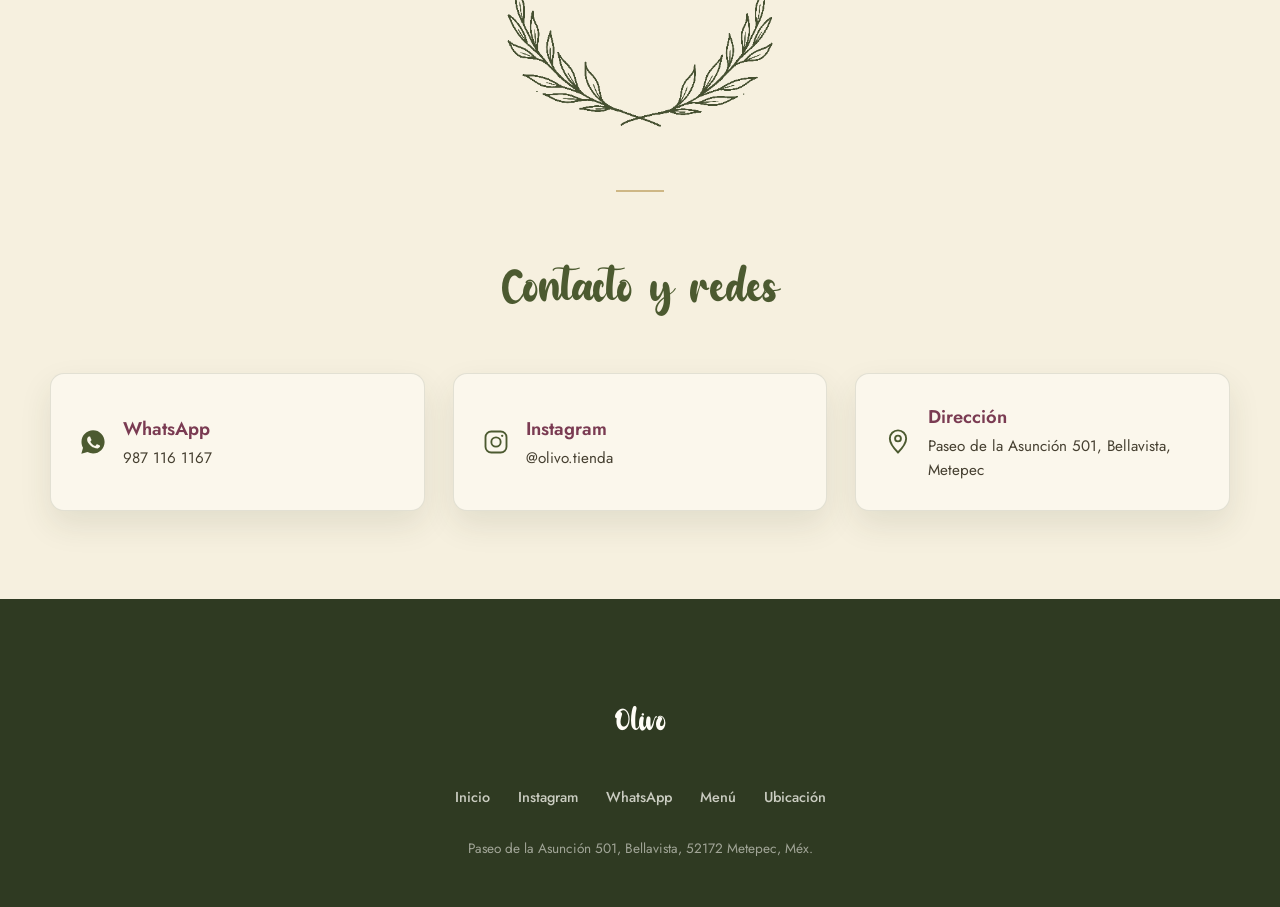
==== commit 75231548: "Limpia imágenes sin uso y actualiza al dominio oficial de Cloudflare Workers - Elimina ig-cup-castel" ====
--- a/index.html
+++ b/index.html
@@ -4,22 +4,29 @@
   <meta charset="UTF-8">
   <meta name="viewport" content="width=device-width, initial-scale=1.0">
   <title>Olivo — Té y Café en Metepec</title>
+
+  <!-- Precarga de las fuentes propias para que no se vean con una genérica al cargar -->
+  <link rel="preload" href="fonts/Baby Coffee.ttf" as="font" type="font/ttf" crossorigin>
+  <link rel="preload" href="fonts/Baby Coffee Italic.ttf" as="font" type="font/ttf" crossorigin>
   <meta name="description" content="Olivo, té y café de verdad en Metepec. Café, tés, tisanas, matcha y bebidas para llevar. Pide por WhatsApp o visítanos en Bellavista, Metepec.">
 
-  <link rel="canonical" href="https://olivo-tienda.a01771796.workers.dev/">
+  <link rel="canonical" href="https://olivo-website.a01771796.workers.dev/">
 
   <meta property="og:type" content="website">
   <meta property="og:site_name" content="Olivo — Té y Café">
   <meta property="og:title" content="Olivo — Té y Café en Metepec">
   <meta property="og:description" content="Té y café de verdad en Metepec. Café, tés, tisanas, matcha y bebidas para llevar.">
-  <meta property="og:url" content="https://olivo-tienda.a01771796.workers.dev/">
-  <meta property="og:image" content="https://olivo-tienda.a01771796.workers.dev/images/ig-carrito-hero.png">
+  <meta property="og:url" content="https://olivo-website.a01771796.workers.dev/">
+  <meta property="og:image" content="https://olivo-website.a01771796.workers.dev/images/ig-carrito-hero.png">
+  <meta property="og:image:type" content="image/png">
+  <meta property="og:image:width" content="805">
+  <meta property="og:image:height" content="805">
   <meta property="og:locale" content="es_MX">
 
   <meta name="twitter:card" content="summary_large_image">
   <meta name="twitter:title" content="Olivo — Té y Café en Metepec">
   <meta name="twitter:description" content="Té y café de verdad en Metepec. Café, tés, tisanas, matcha y bebidas para llevar.">
-  <meta name="twitter:image" content="https://olivo-tienda.a01771796.workers.dev/images/ig-carrito-hero.png">
+  <meta name="twitter:image" content="https://olivo-website.a01771796.workers.dev/images/ig-carrito-hero.png">
 
   <link rel="icon" type="image/png" href="images/logo-olivo.png">
   <link rel="preconnect" href="https://fonts.googleapis.com">
@@ -32,8 +39,8 @@
     "@context": "https://schema.org",
     "@type": "CafeOrCoffeeShop",
     "name": "Olivo -Té y café-",
-    "image": "https://olivo-tienda.a01771796.workers.dev/images/ig-carrito-hero.png",
-    "url": "https://olivo-tienda.a01771796.workers.dev/",
+    "image": "https://olivo-website.a01771796.workers.dev/images/ig-carrito-hero.png",
+    "url": "https://olivo-website.a01771796.workers.dev/",
     "address": {
       "@type": "PostalAddress",
       "streetAddress": "Paseo de la Asunción 501, Bellavista",
--- a/style.css
+++ b/style.css
@@ -357,18 +357,18 @@
 }
 
 .hero h1 {
-  font-size: clamp(5rem, 12vw, 8rem);
+  font-size: clamp(5.5rem, 13vw, 9.5rem);
   color: var(--color-white);
-  margin-bottom: var(--space-sm);
+  margin-bottom: -0.12em;
   text-shadow: 0 1px 4px rgba(0, 0, 0, 0.55), 0 4px 22px rgba(0, 0, 0, 0.5);
 }
 
 .hero-tagline {
   font-family: var(--font-display);
   font-style: italic;
-  font-size: clamp(2.1rem, 4vw, 2.8rem);
+  font-size: clamp(1.8rem, 3.4vw, 2.4rem);
   color: var(--color-white);
-  margin-bottom: var(--space-lg);
+  margin-bottom: var(--space-xs);
   text-shadow: 0 1px 4px rgba(0, 0, 0, 0.55), 0 3px 16px rgba(0, 0, 0, 0.5);
 }
 
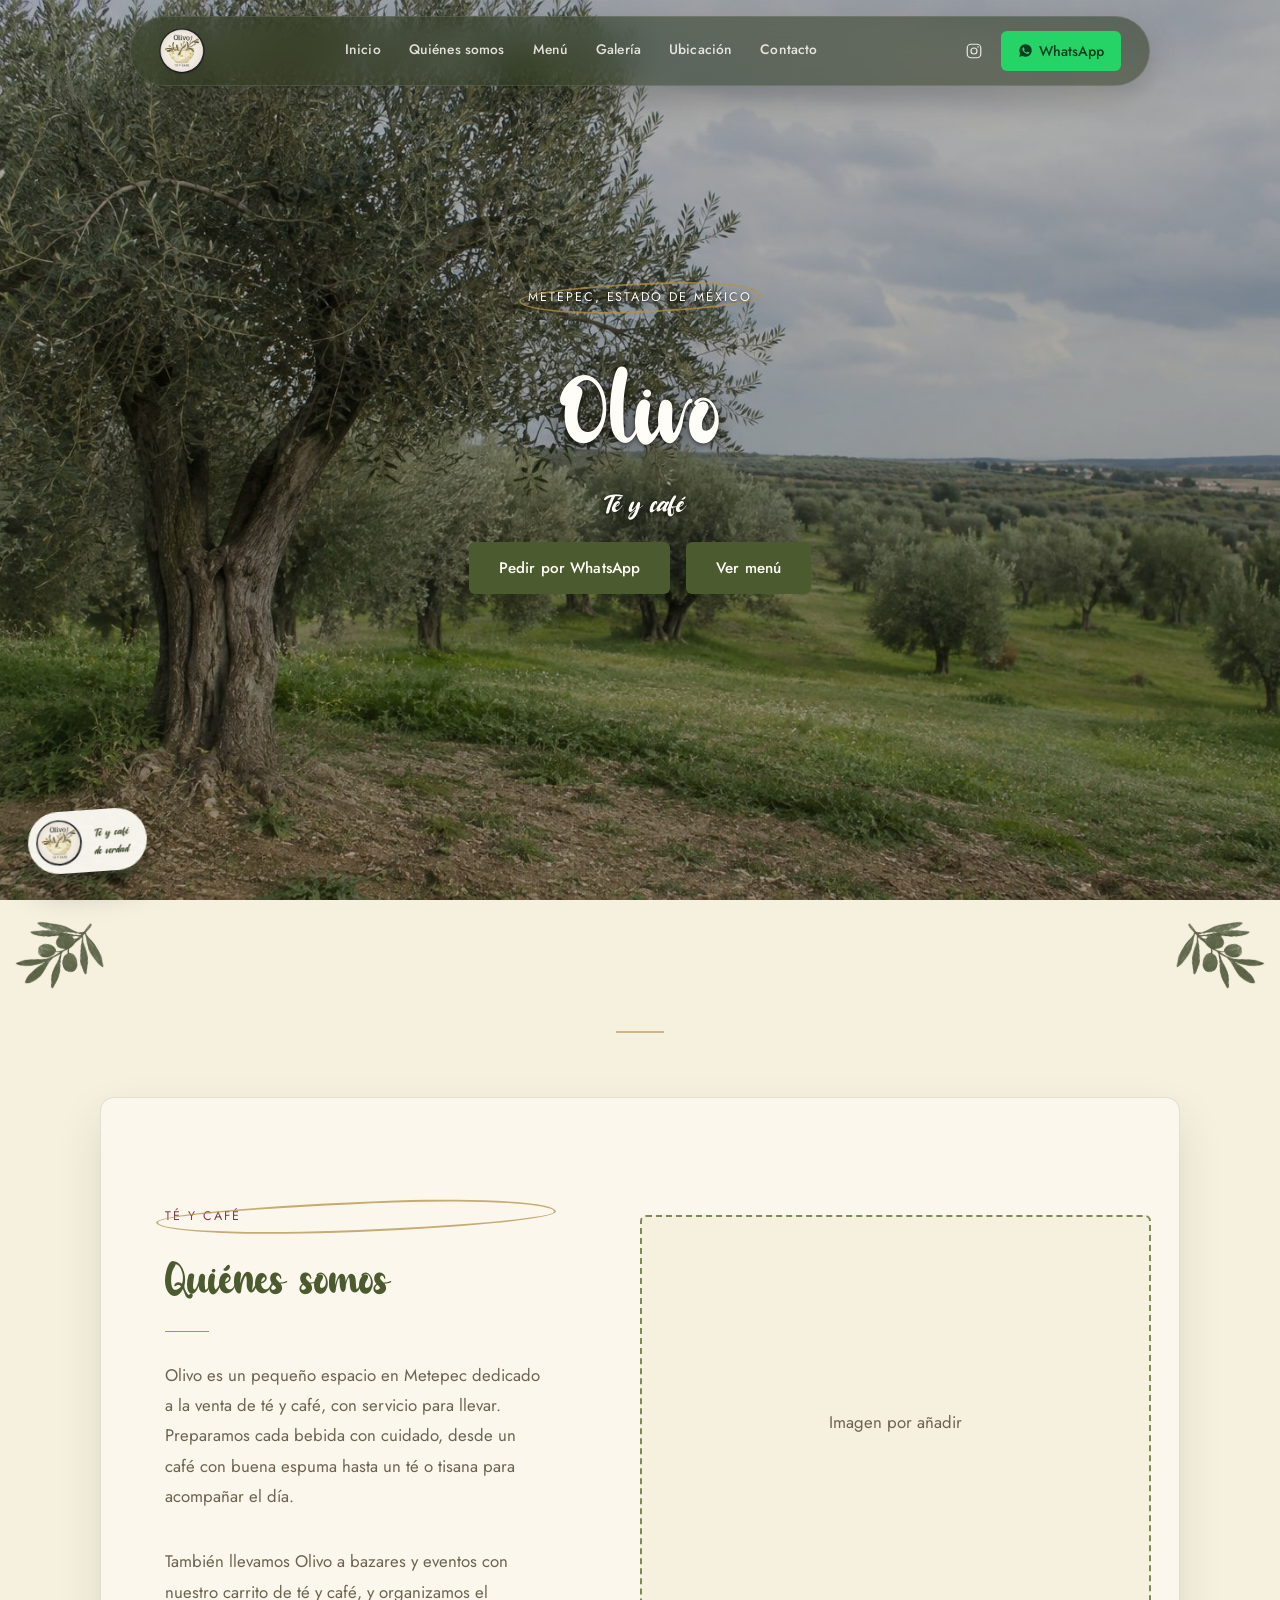
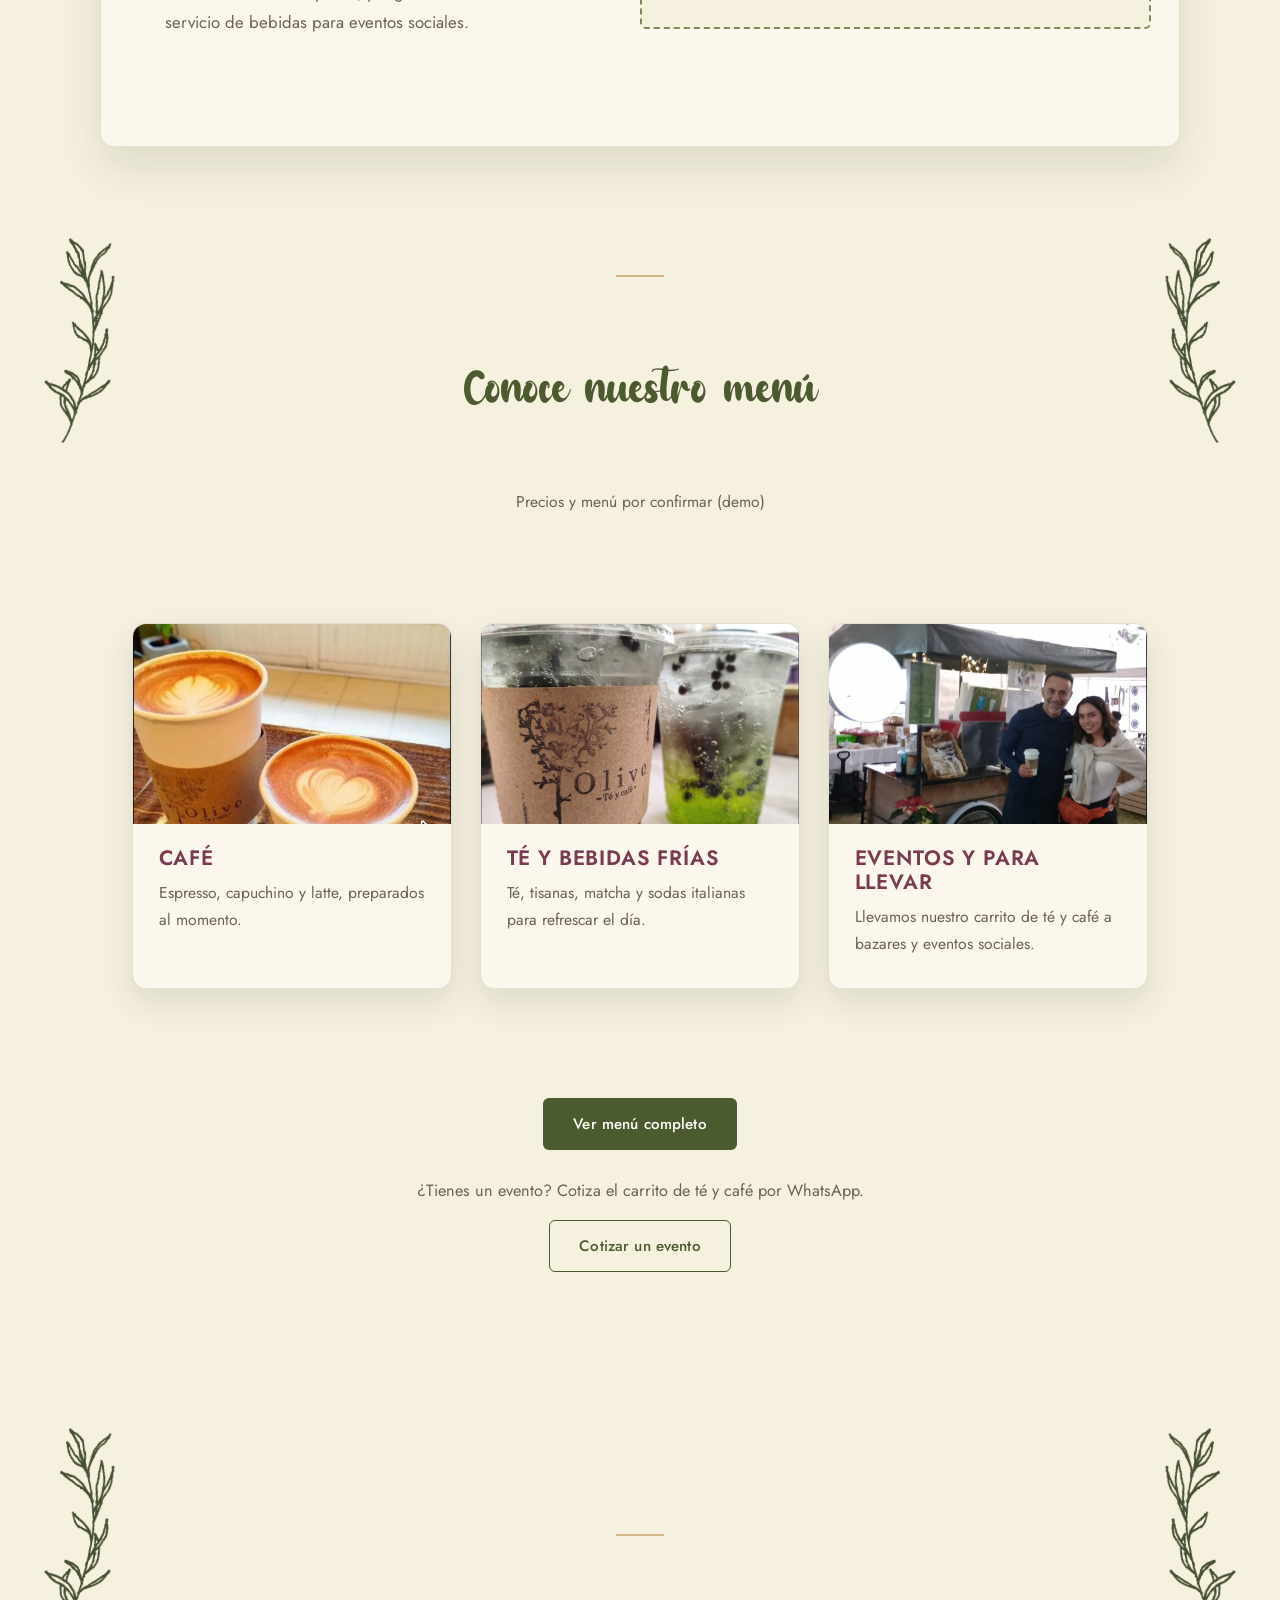
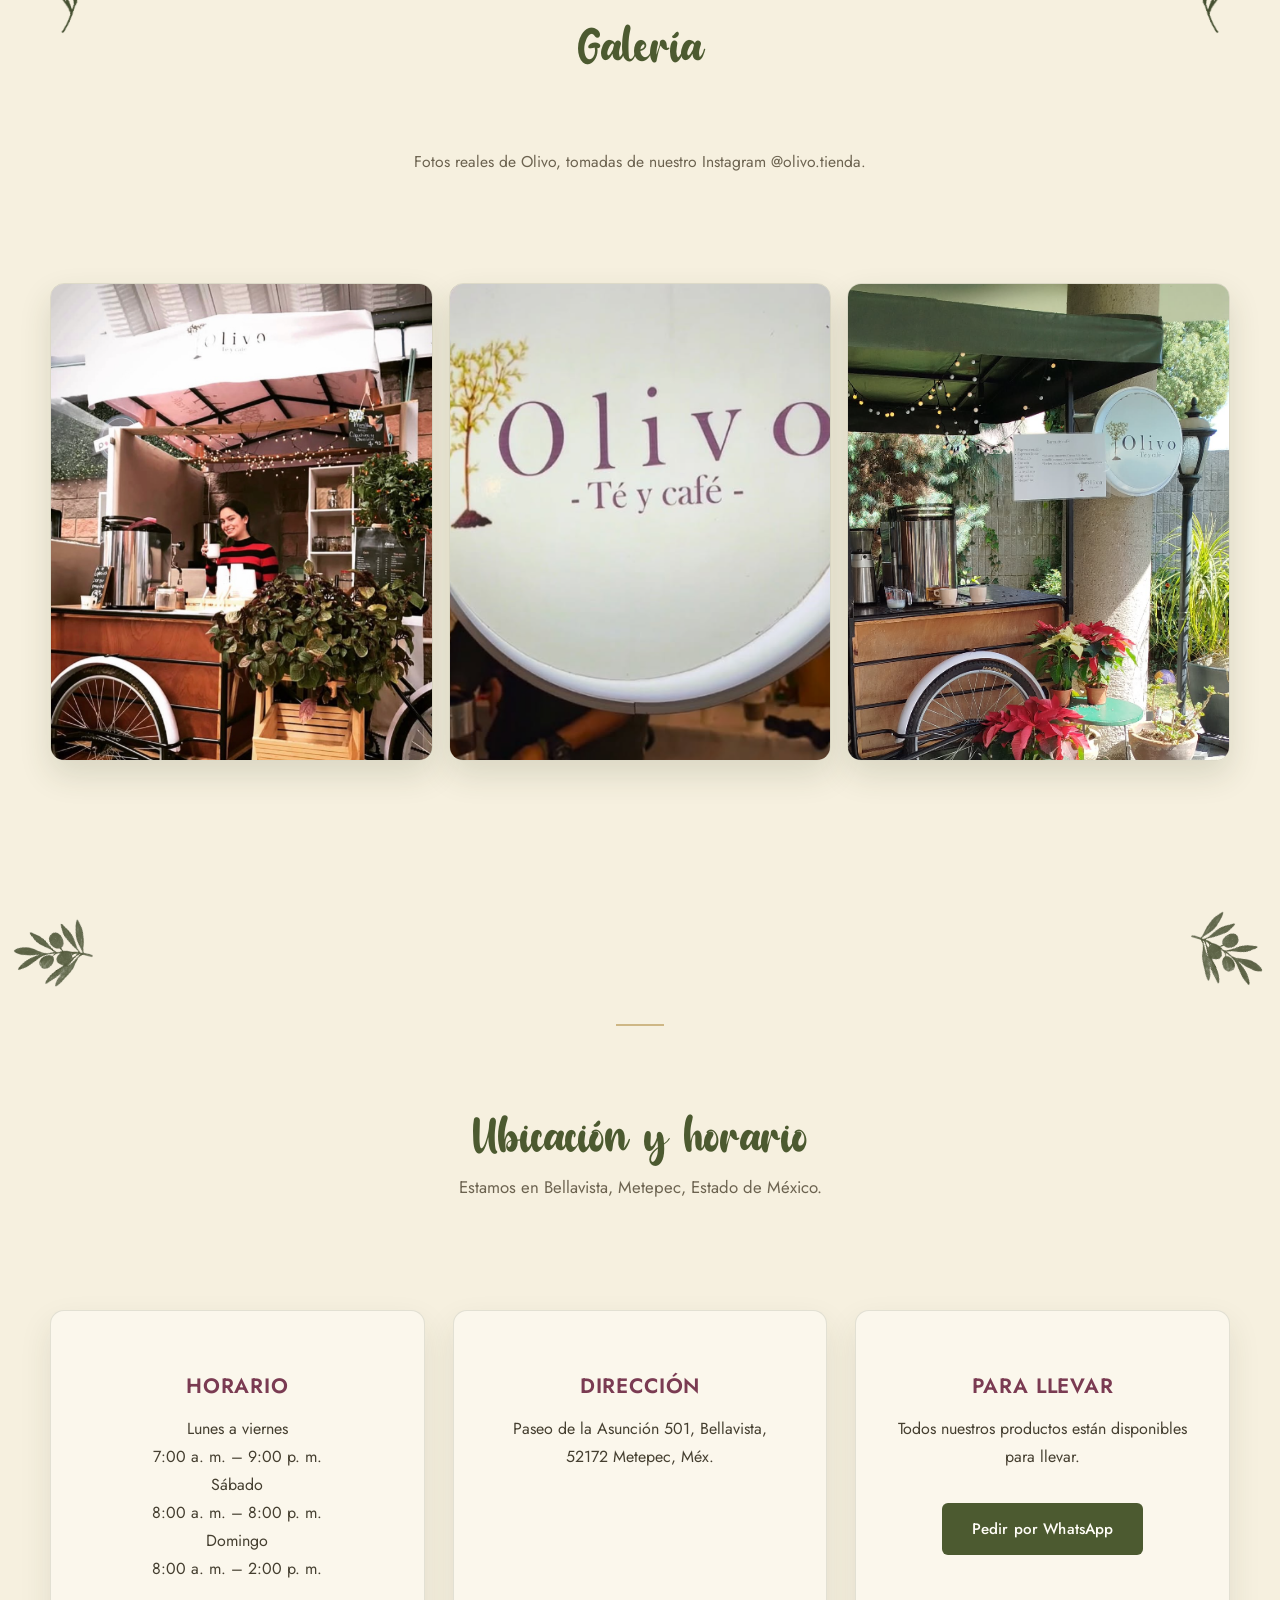
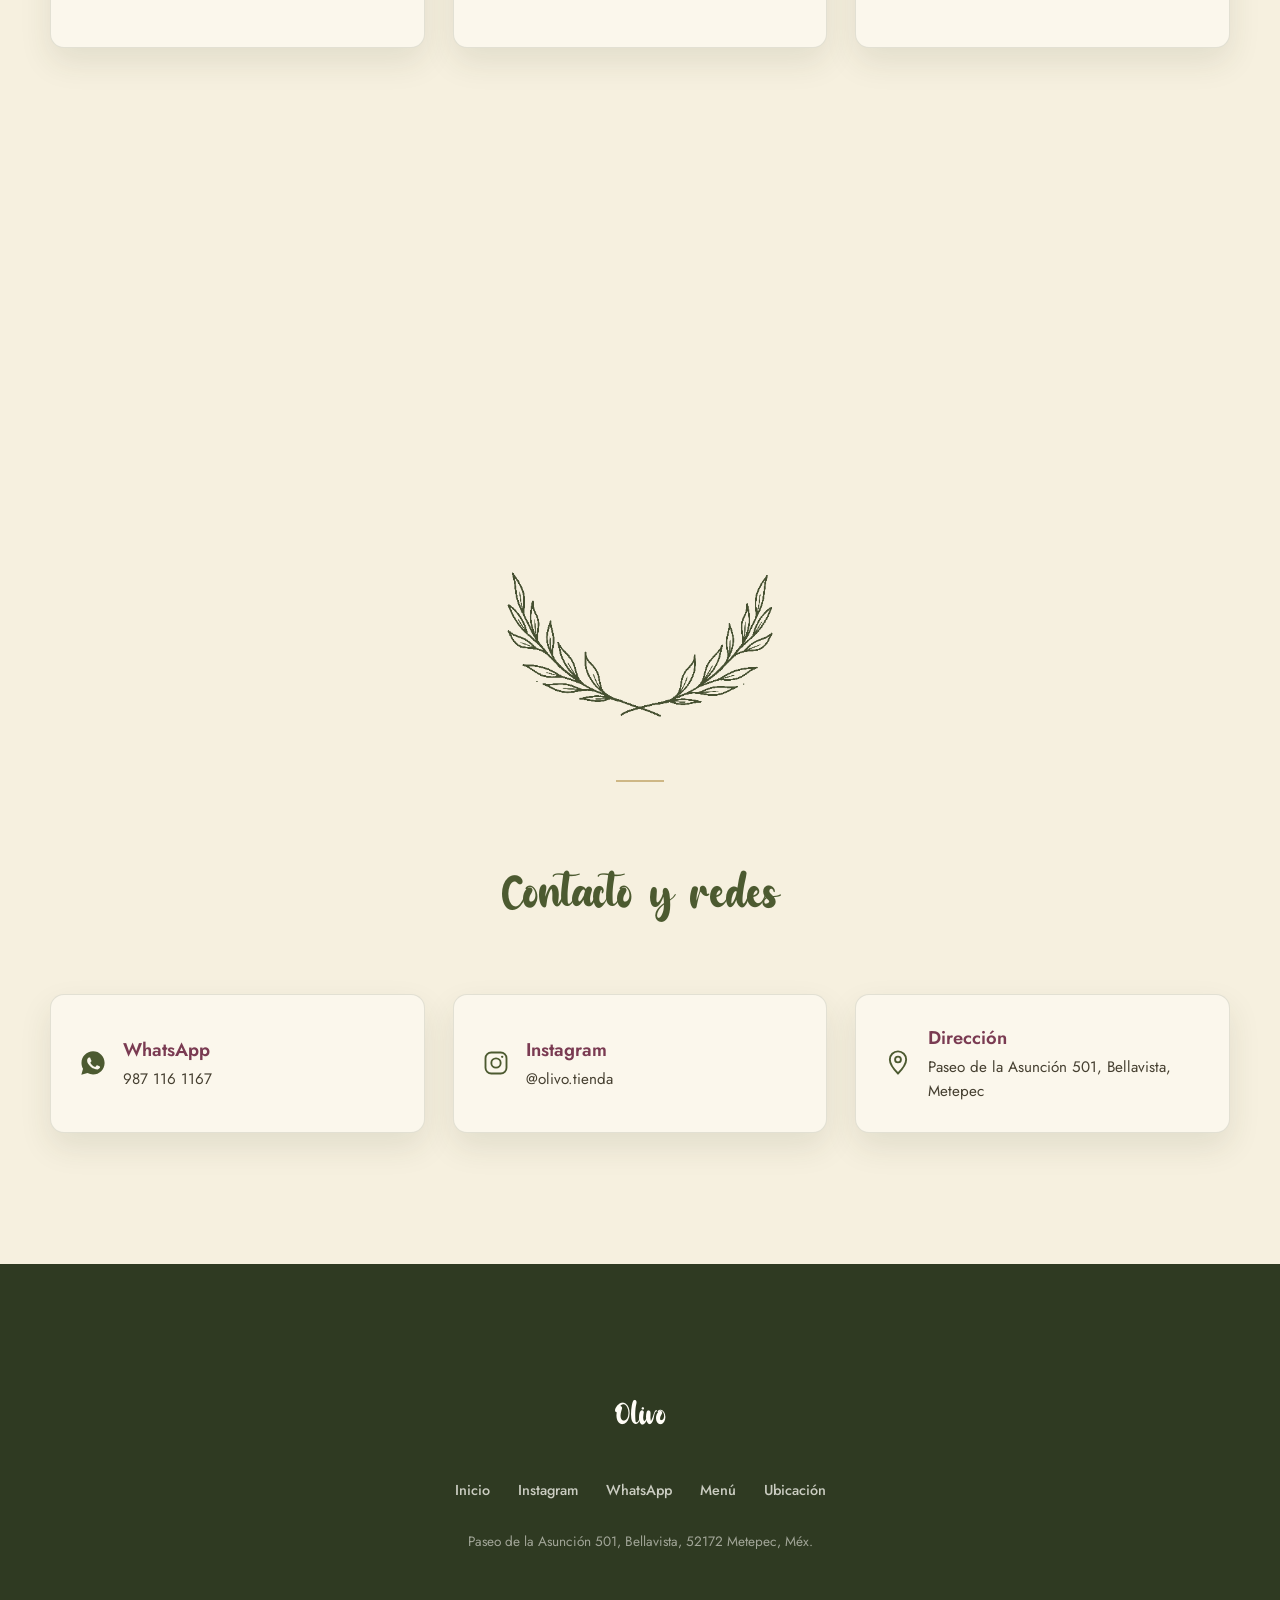
==== commit ea822c33: "Rediseño de identidad visual: hero del olivar, tarjetas más limpias, animaciones sutiles y navegació" ====
--- a/index.html
+++ b/index.html
@@ -17,8 +17,9 @@
   <meta property="og:title" content="Olivo — Té y Café en Metepec">
   <meta property="og:description" content="Té y café de verdad en Metepec. Café, tés, tisanas, matcha y bebidas para llevar.">
   <meta property="og:url" content="https://olivo-website.a01771796.workers.dev/">
-  <meta property="og:image" content="https://olivo-website.a01771796.workers.dev/images/ig-carrito-hero.png">
-  <meta property="og:image:type" content="image/png">
+  <meta property="og:image" content="https://olivo-website.a01771796.workers.dev/images/og-image.jpg">
+  <meta property="og:image:secure_url" content="https://olivo-website.a01771796.workers.dev/images/og-image.jpg">
+  <meta property="og:image:type" content="image/jpeg">
   <meta property="og:image:width" content="805">
   <meta property="og:image:height" content="805">
   <meta property="og:locale" content="es_MX">
@@ -26,7 +27,7 @@
   <meta name="twitter:card" content="summary_large_image">
   <meta name="twitter:title" content="Olivo — Té y Café en Metepec">
   <meta name="twitter:description" content="Té y café de verdad en Metepec. Café, tés, tisanas, matcha y bebidas para llevar.">
-  <meta name="twitter:image" content="https://olivo-website.a01771796.workers.dev/images/ig-carrito-hero.png">
+  <meta name="twitter:image" content="https://olivo-website.a01771796.workers.dev/images/og-image.jpg">
 
   <link rel="icon" type="image/png" href="images/logo-olivo.png">
   <link rel="preconnect" href="https://fonts.googleapis.com">
@@ -39,7 +40,7 @@
     "@context": "https://schema.org",
     "@type": "CafeOrCoffeeShop",
     "name": "Olivo -Té y café-",
-    "image": "https://olivo-website.a01771796.workers.dev/images/ig-carrito-hero.png",
+    "image": "https://olivo-website.a01771796.workers.dev/images/og-image.jpg",
     "url": "https://olivo-website.a01771796.workers.dev/",
     "address": {
       "@type": "PostalAddress",
@@ -93,6 +94,22 @@
     </div>
   </header>
 
+  <!-- Placa flotante: acompaña toda la página (fixed), no solo el hero -->
+  <button type="button" class="hero-badge" id="hero-badge-toggle" aria-haspopup="true" aria-expanded="false" aria-controls="hero-badge-menu">
+    <img src="images/logo-olivo.png" alt="">
+    <span>Té y café<br>de verdad</span>
+  </button>
+  <div class="hero-badge-menu" id="hero-badge-menu">
+    <a href="https://www.instagram.com/olivo.tienda/" target="_blank" rel="noopener">
+      <svg viewBox="0 0 24 24" fill="none" stroke="currentColor" stroke-width="1.6"><rect x="3" y="3" width="18" height="18" rx="5"/><circle cx="12" cy="12" r="4"/><circle cx="17.3" cy="6.7" r="1" fill="currentColor" stroke="none"/></svg>
+      Instagram
+    </a>
+    <a href="https://wa.me/529871161167?text=Hola%2C%20quiero%20pedir%20en%20Olivo" target="_blank" rel="noopener">
+      <svg viewBox="0 0 24 24" fill="currentColor"><path d="M12.04 2C6.58 2 2.13 6.45 2.13 11.91c0 1.75.46 3.45 1.32 4.95L2 22l5.29-1.39a9.9 9.9 0 0 0 4.75 1.21h.01c5.46 0 9.9-4.45 9.9-9.91 0-2.65-1.03-5.14-2.9-7.01A9.82 9.82 0 0 0 12.04 2zm5.8 14.14c-.24.68-1.4 1.3-1.93 1.35-.5.05-.96.24-3.22-.67-2.72-1.09-4.46-3.87-4.6-4.05-.13-.18-1.1-1.47-1.1-2.8 0-1.34.7-1.99.95-2.26.24-.27.53-.34.71-.34l.5.01c.16 0 .38-.06.6.46.24.57.8 1.98.87 2.13.07.14.11.31.02.5-.09.18-.14.29-.27.45-.14.16-.29.36-.41.48-.14.14-.28.29-.12.57.16.28.71 1.18 1.53 1.91 1.05.94 1.94 1.24 2.22 1.38.28.14.44.12.6-.07.16-.19.68-.8.87-1.07.18-.27.36-.23.6-.14.24.09 1.55.73 1.82.87.27.14.44.2.51.32.07.11.07.65-.17 1.33z"/></svg>
+      WhatsApp
+    </a>
+  </div>
+
   <main id="top">
 
     <!-- ============ HERO ============ -->
@@ -112,7 +129,7 @@
     <section id="sobre-olivo" class="about">
       <img src="images/decor-rama-olivo.png" alt="" class="site-doodle" style="top:2%; left:1%; width:90px; transform:rotate(-8deg) scaleX(-1);">
       <img src="images/decor-rama-olivo.png" alt="" class="site-doodle" style="top:2%; right:1%; width:90px; transform:rotate(8deg);">
-      <div class="about-card">
+      <div class="about-card reveal">
         <div class="about-text">
           <span class="eyebrow">Té y café</span>
           <h2>Quiénes somos</h2>
@@ -138,10 +155,10 @@
     <section id="especialidades" class="especialidades">
       <img src="images/decor-rama-lineas.png" alt="" class="site-doodle" style="top:2%; left:3%; width:85px; transform:rotate(-6deg);">
       <img src="images/decor-rama-lineas.png" alt="" class="site-doodle" style="top:2%; right:3%; width:85px; transform:rotate(6deg) scaleX(-1);">
-      <h2>Conoce nuestro menú</h2>
+      <h2 class="reveal">Conoce nuestro menú</h2>
       <p class="menu-note">Precios y menú por confirmar (demo)</p>
 
-      <div class="tarjetas">
+      <div class="tarjetas" data-reveal-group>
         <article class="tarjeta">
           <!-- FOTO REAL: tomada del Instagram @olivo.tienda -->
           <img src="images/ig-lattes-ventana.png" alt="Café Olivo con arte latte" loading="lazy">
@@ -175,10 +192,10 @@
     <section id="galeria" class="gallery">
       <img src="images/decor-rama-lineas.png" alt="" class="site-doodle" style="top:2%; left:3%; width:85px; transform:rotate(-6deg);">
       <img src="images/decor-rama-lineas.png" alt="" class="site-doodle" style="top:2%; right:3%; width:85px; transform:rotate(6deg) scaleX(-1);">
-      <h2>Galería</h2>
+      <h2 class="reveal">Galería</h2>
       <p class="menu-note">Fotos reales de Olivo, tomadas de nuestro Instagram <a href="https://www.instagram.com/olivo.tienda/" target="_blank" rel="noopener">@olivo.tienda</a>.</p>
 
-      <div class="gallery-grid">
+      <div class="gallery-grid" data-reveal-group>
         <div class="gallery-item">
           <img src="images/ig-carrito-barista.png" alt="Carrito de té y café de Olivo con barista, en un bazar" loading="lazy">
         </div>
@@ -195,10 +212,10 @@
     <section id="ubicacion" class="location">
       <img src="images/decor-rama-olivo.png" alt="" class="site-doodle" style="top:2%; left:1%; width:80px; transform:rotate(150deg);">
       <img src="images/decor-rama-olivo.png" alt="" class="site-doodle" style="top:2%; right:1%; width:80px; transform:rotate(240deg) scaleX(-1);">
-      <h2>Ubicación y horario</h2>
+      <h2 class="reveal">Ubicación y horario</h2>
       <p class="location-intro">Estamos en Bellavista, Metepec, Estado de México.</p>
 
-      <div class="location-grid">
+      <div class="location-grid" data-reveal-group>
         <div class="location-card">
           <h3>Horario</h3>
           <!-- Horario tomado de una publicación etiquetada en el Instagram de Olivo (marzo 2025); confirmar que siga vigente -->
@@ -231,8 +248,8 @@
 
     <!-- ============ CONTACTO / REDES ============ -->
     <section id="contacto" class="contact">
-      <h2>Contacto y redes</h2>
-      <div class="contact-grid">
+      <h2 class="reveal">Contacto y redes</h2>
+      <div class="contact-grid" data-reveal-group>
         <a class="contact-card" href="https://wa.me/529871161167?text=Hola%2C%20quiero%20pedir%20en%20Olivo" target="_blank" rel="noopener">
           <svg viewBox="0 0 24 24" fill="currentColor"><path d="M12.04 2C6.58 2 2.13 6.45 2.13 11.91c0 1.75.46 3.45 1.32 4.95L2 22l5.29-1.39a9.9 9.9 0 0 0 4.75 1.21h.01c5.46 0 9.9-4.45 9.9-9.91 0-2.65-1.03-5.14-2.9-7.01A9.82 9.82 0 0 0 12.04 2zm5.8 14.14c-.24.68-1.4 1.3-1.93 1.35-.5.05-.96.24-3.22-.67-2.72-1.09-4.46-3.87-4.6-4.05-.13-.18-1.1-1.47-1.1-2.8 0-1.34.7-1.99.95-2.26.24-.27.53-.34.71-.34l.5.01c.16 0 .38-.06.6.46.24.57.8 1.98.87 2.13.07.14.11.31.02.5-.09.18-.14.29-.27.45-.14.16-.29.36-.41.48-.14.14-.28.29-.12.57.16.28.71 1.18 1.53 1.91 1.05.94 1.94 1.24 2.22 1.38.28.14.44.12.6-.07.16-.19.68-.8.87-1.07.18-.27.36-.23.6-.14.24.09 1.55.73 1.82.87.27.14.44.2.51.32.07.11.07.65-.17 1.33z"/></svg>
           <span>
--- a/style.css
+++ b/style.css
@@ -50,13 +50,14 @@
   --font-display: "Baby Coffee", Georgia, "Times New Roman", serif;
   --font-body: "Jost", "Trebuchet MS", Arial, sans-serif;
 
-  /* Espaciado */
+  /* Espaciado — lg/xl/2xl crecen en pantallas grandes (más aire tipo revista);
+     el mínimo del clamp() es igual al valor de antes, así que en mobile no cambia nada. */
   --space-xs: 0.5rem;
   --space-sm: 1rem;
   --space-md: 1.75rem;
-  --space-lg: 3rem;
-  --space-xl: 5rem;
-  --space-2xl: 5.5rem;
+  --space-lg: clamp(3rem, 2.4rem + 2vw, 4.25rem);
+  --space-xl: clamp(5rem, 4rem + 3.5vw, 7rem);
+  --space-2xl: clamp(5.5rem, 4.2rem + 5vw, 8.5rem);
 
   /* Layout */
   --content-max: 1180px;
@@ -73,7 +74,6 @@
 
 html {
   scroll-behavior: smooth;
-  scroll-padding-top: var(--header-clearance);
 }
 
 body {
@@ -132,12 +132,25 @@
 }
 
 .eyebrow {
-  display: block;
+  position: relative;
+  display: inline-block;
   font-size: 0.78rem;
   letter-spacing: 0.16em;
   text-transform: uppercase;
   color: var(--color-wine);
   margin-bottom: var(--space-xs);
+}
+
+/* "Circulado a mano" — motivo de marca recurrente sobre las etiquetas chicas */
+.eyebrow::before {
+  content: "";
+  position: absolute;
+  inset: -0.4em -0.7em;
+  border: 2px solid var(--color-gold);
+  border-radius: 60% 40% 55% 45% / 45% 55% 45% 55%;
+  transform: rotate(-2deg);
+  opacity: 0.75;
+  pointer-events: none;
 }
 
 /* Recortes decorativos (ramas de olivo, tazas, personajes) tomados de
@@ -346,14 +359,114 @@
   background:
     /* Oscurecido parejo, solo para que el texto resalte sobre la foto */
     linear-gradient(rgba(10, 12, 6, 0.32), rgba(10, 12, 6, 0.32)),
-    /* FOTO REAL: foto tomada del Instagram @olivo.tienda (carrito con toldo verde) */
-    url("images/ig-carrito-hero.png") center 38% / cover no-repeat;
+    url("images/hero-olivar.jpg") center 45% / cover no-repeat;
 }
 
 .hero-content {
   position: relative;
   z-index: 1;
   max-width: 700px;
+}
+
+/* Placa flotante — motivo de marca recurrente (el logo real, como un sello) */
+.hero-badge {
+  position: fixed;
+  z-index: 40;
+  left: var(--space-md);
+  bottom: var(--space-md);
+  display: flex;
+  align-items: center;
+  gap: 0.7rem;
+  background: rgba(255, 253, 247, 0.94);
+  border: none;
+  border-radius: 999px;
+  padding: 0.5rem 1.2rem 0.5rem 0.5rem;
+  box-shadow: 0 15px 34px rgba(0, 0, 0, 0.28);
+  transform: rotate(-4deg);
+  cursor: pointer;
+  font: inherit;
+  text-align: left;
+  transition: box-shadow var(--transition), transform var(--transition);
+}
+
+.hero-badge:hover,
+.hero-badge[aria-expanded="true"] {
+  box-shadow: 0 18px 40px rgba(0, 0, 0, 0.38);
+  transform: rotate(-4deg) translateY(-2px);
+}
+
+.hero-badge-menu {
+  position: fixed;
+  z-index: 41;
+  left: var(--space-md);
+  bottom: calc(var(--space-md) + 84px);
+  display: flex;
+  flex-direction: column;
+  gap: 0.3rem;
+  background: var(--color-white);
+  border-radius: var(--radius);
+  padding: 0.5rem;
+  box-shadow: 0 20px 44px rgba(0, 0, 0, 0.3);
+  opacity: 0;
+  visibility: hidden;
+  transform: translateY(6px);
+  transition: opacity var(--transition), transform var(--transition), visibility var(--transition);
+}
+
+.hero-badge-menu.is-open {
+  opacity: 1;
+  visibility: visible;
+  transform: translateY(0);
+}
+
+.hero-badge-menu a {
+  display: flex;
+  align-items: center;
+  gap: 0.6rem;
+  padding: 0.6em 0.9em;
+  border-radius: calc(var(--radius) - 2px);
+  font-family: var(--font-body);
+  font-size: 0.92rem;
+  font-weight: 500;
+  color: var(--color-text);
+  white-space: nowrap;
+  transition: background var(--transition), color var(--transition);
+}
+
+.hero-badge-menu a:hover {
+  background: var(--color-bg);
+  color: var(--color-olive);
+}
+
+.hero-badge-menu svg {
+  width: 18px;
+  height: 18px;
+  flex-shrink: 0;
+  color: var(--color-olive);
+}
+
+@media (max-width: 640px) {
+  .hero-badge-menu { left: var(--space-sm); bottom: calc(var(--space-sm) + 78px); }
+}
+
+.hero-badge img {
+  width: 46px;
+  height: 46px;
+  border-radius: 50%;
+  object-fit: cover;
+  flex-shrink: 0;
+}
+
+.hero-badge span {
+  font-family: var(--font-display);
+  font-style: italic;
+  font-size: 1rem;
+  line-height: 1.15;
+  color: var(--color-olive-dark);
+}
+
+@media (max-width: 640px) {
+  .hero-badge { left: var(--space-sm); bottom: var(--space-sm); }
 }
 
 .hero h1 {
@@ -389,6 +502,9 @@
   position: relative;
   padding: var(--space-2xl) var(--space-md) var(--space-lg);
   background: var(--color-bg);
+  /* Compensa el padding-top propio para que la rayita dorada de arriba
+     quede justo debajo del header al llegar por un enlace de ancla. */
+  scroll-margin-top: calc(var(--header-clearance) - var(--space-lg));
 }
 
 .about-card {
@@ -458,6 +574,7 @@
   position: relative;
   padding: var(--space-lg) var(--space-md) var(--space-2xl);
   background: var(--color-bg);
+  scroll-margin-top: calc(var(--header-clearance) - var(--space-sm));
 }
 
 .tarjetas {
@@ -471,7 +588,6 @@
 
 .tarjeta {
   width: 320px;
-  padding: 2.1rem 1.6rem 1.9rem;
   background: var(--color-panel);
   border: 1px solid var(--color-border);
   border-radius: var(--radius-lg);
@@ -481,29 +597,32 @@
 }
 
 .tarjeta:hover {
-  transform: translateY(-6px) scale(1.02);
+  transform: translateY(-6px);
   box-shadow: 0 22px 48px rgba(51, 63, 31, 0.2);
   border-color: rgba(181, 146, 74, 0.35);
 }
 
 .tarjeta img {
-  max-width: none;
-  width: calc(100% + 3.2rem);
+  width: 100%;
   height: 200px;
   object-fit: cover;
-  margin: -2.1rem -1.6rem 1.4rem;
 }
 
 .tarjeta h3 {
-  font-size: 2.6rem;
+  font-family: var(--font-body);
+  font-weight: 600;
+  font-size: 1.3rem;
+  letter-spacing: 0.04em;
+  text-transform: uppercase;
   color: var(--color-wine);
-  margin-bottom: 0.6rem;
+  margin: 1.4rem 1.6rem 0.6rem;
 }
 
 .tarjeta p {
   font-size: 0.98rem;
   line-height: 1.7;
   color: var(--color-text-soft);
+  margin: 0 1.6rem 1.9rem;
 }
 
 /* ---------- 7b. MENÚ (página menu.html) ---------- */
@@ -617,6 +736,7 @@
   position: relative;
   padding: var(--space-2xl) var(--space-md);
   background: var(--color-bg);
+  scroll-margin-top: calc(var(--header-clearance) - var(--space-lg));
 }
 
 .gallery-grid {
@@ -637,7 +757,7 @@
 }
 
 .gallery-item:hover {
-  transform: translateY(-6px) scale(1.02);
+  transform: translateY(-6px);
   box-shadow: 0 22px 48px rgba(51, 63, 31, 0.2);
   border-color: rgba(181, 146, 74, 0.35);
 }
@@ -653,6 +773,7 @@
   position: relative;
   padding: var(--space-2xl) var(--space-md) var(--space-md);
   background: var(--color-bg);
+  scroll-margin-top: calc(var(--header-clearance) - var(--space-lg));
 }
 
 .location-intro {
@@ -688,7 +809,11 @@
 }
 
 .location-card h3 {
-  font-size: 2.3rem;
+  font-family: var(--font-body);
+  font-weight: 600;
+  font-size: 1.3rem;
+  letter-spacing: 0.04em;
+  text-transform: uppercase;
   color: var(--color-wine);
   margin-bottom: var(--space-sm);
 }
@@ -935,3 +1060,32 @@
   .gallery-grid { grid-template-columns: repeat(2, 1fr); }
   .gallery-item:last-child { grid-column: span 2; }
 }
+
+/* ---------- 13. REVEAL AL HACER SCROLL / HEADER CON SCROLL ---------- */
+.reveal {
+  opacity: 0;
+  transform: translateY(22px);
+  transition: opacity 0.6s ease-out, transform 0.6s ease-out;
+}
+
+.reveal.is-visible {
+  opacity: 1;
+  transform: none;
+}
+
+@media (prefers-reduced-motion: reduce) {
+  .reveal {
+    opacity: 1;
+    transform: none;
+    transition: none;
+  }
+}
+
+.site-header {
+  transition: background var(--transition), box-shadow var(--transition);
+}
+
+.site-header.is-scrolled {
+  background: rgba(47, 58, 34, 0.82);
+  box-shadow: 0 18px 40px rgba(0, 0, 0, 0.28);
+}
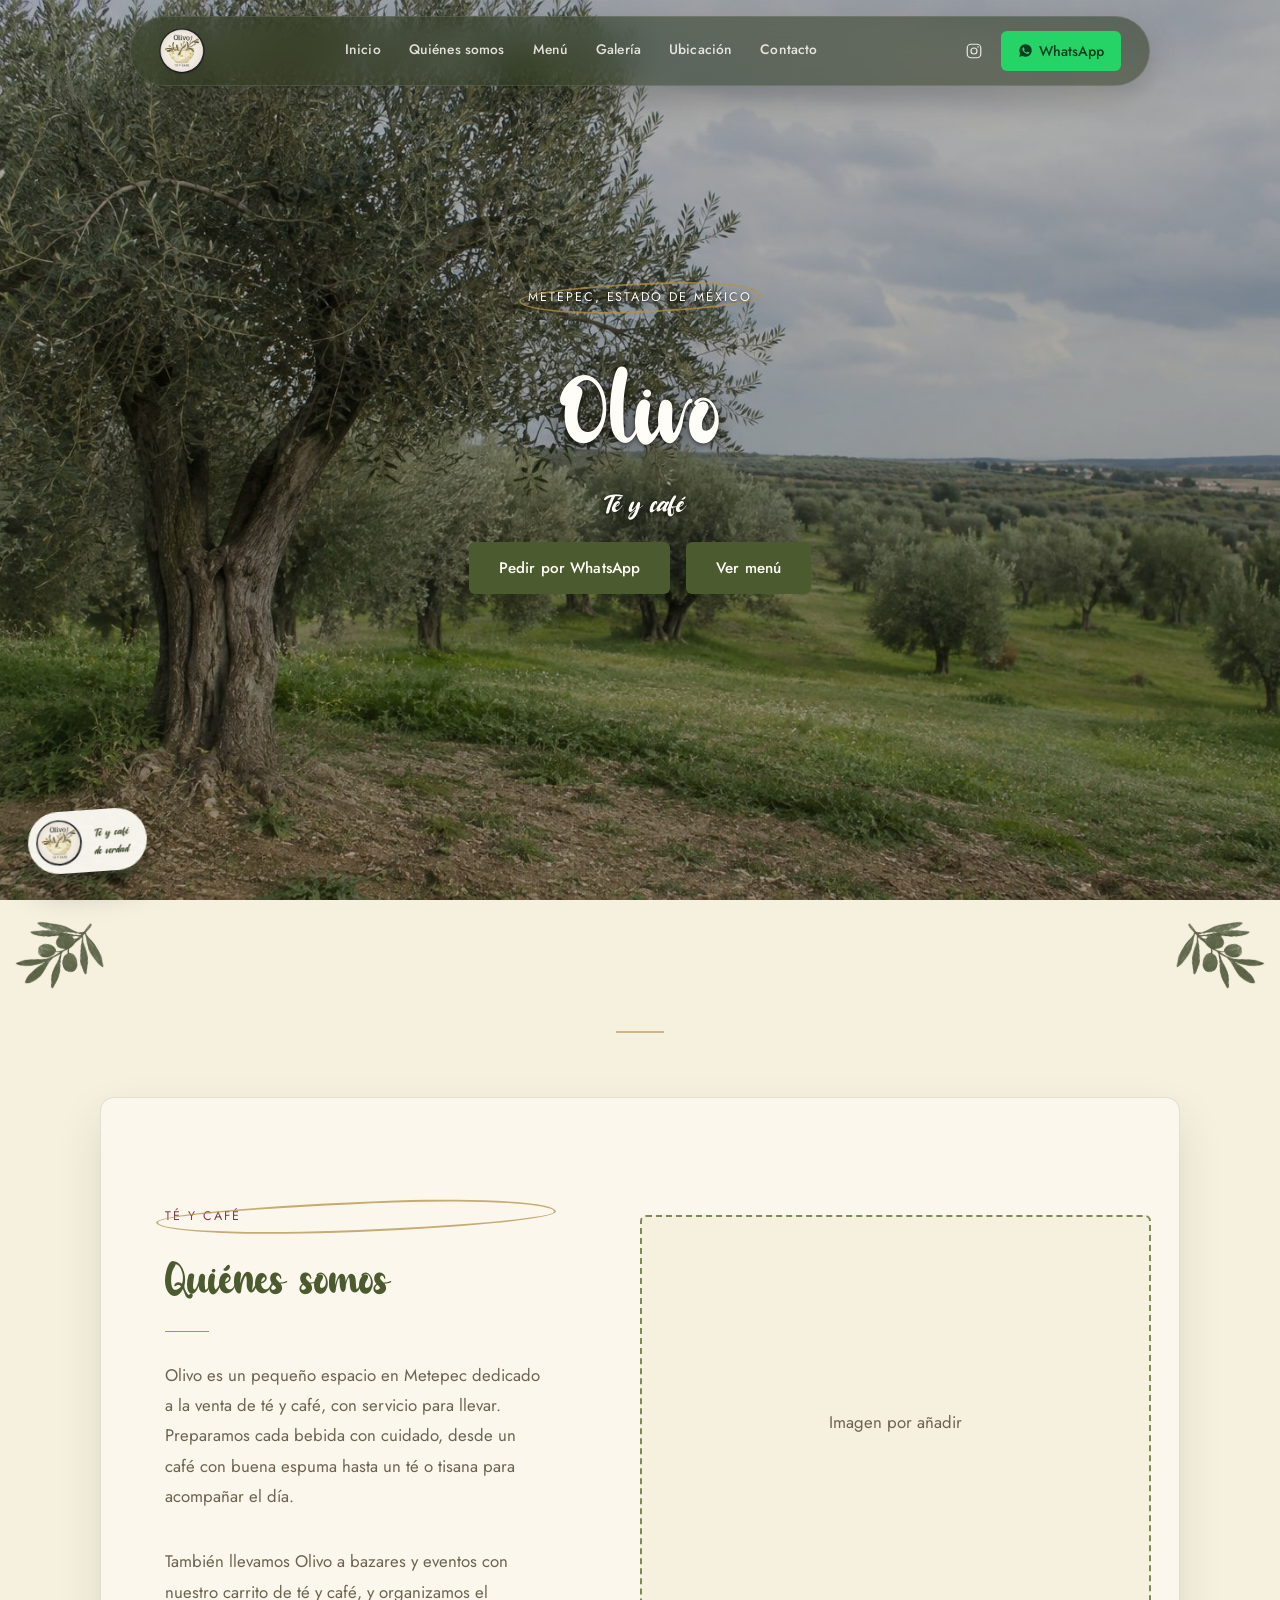
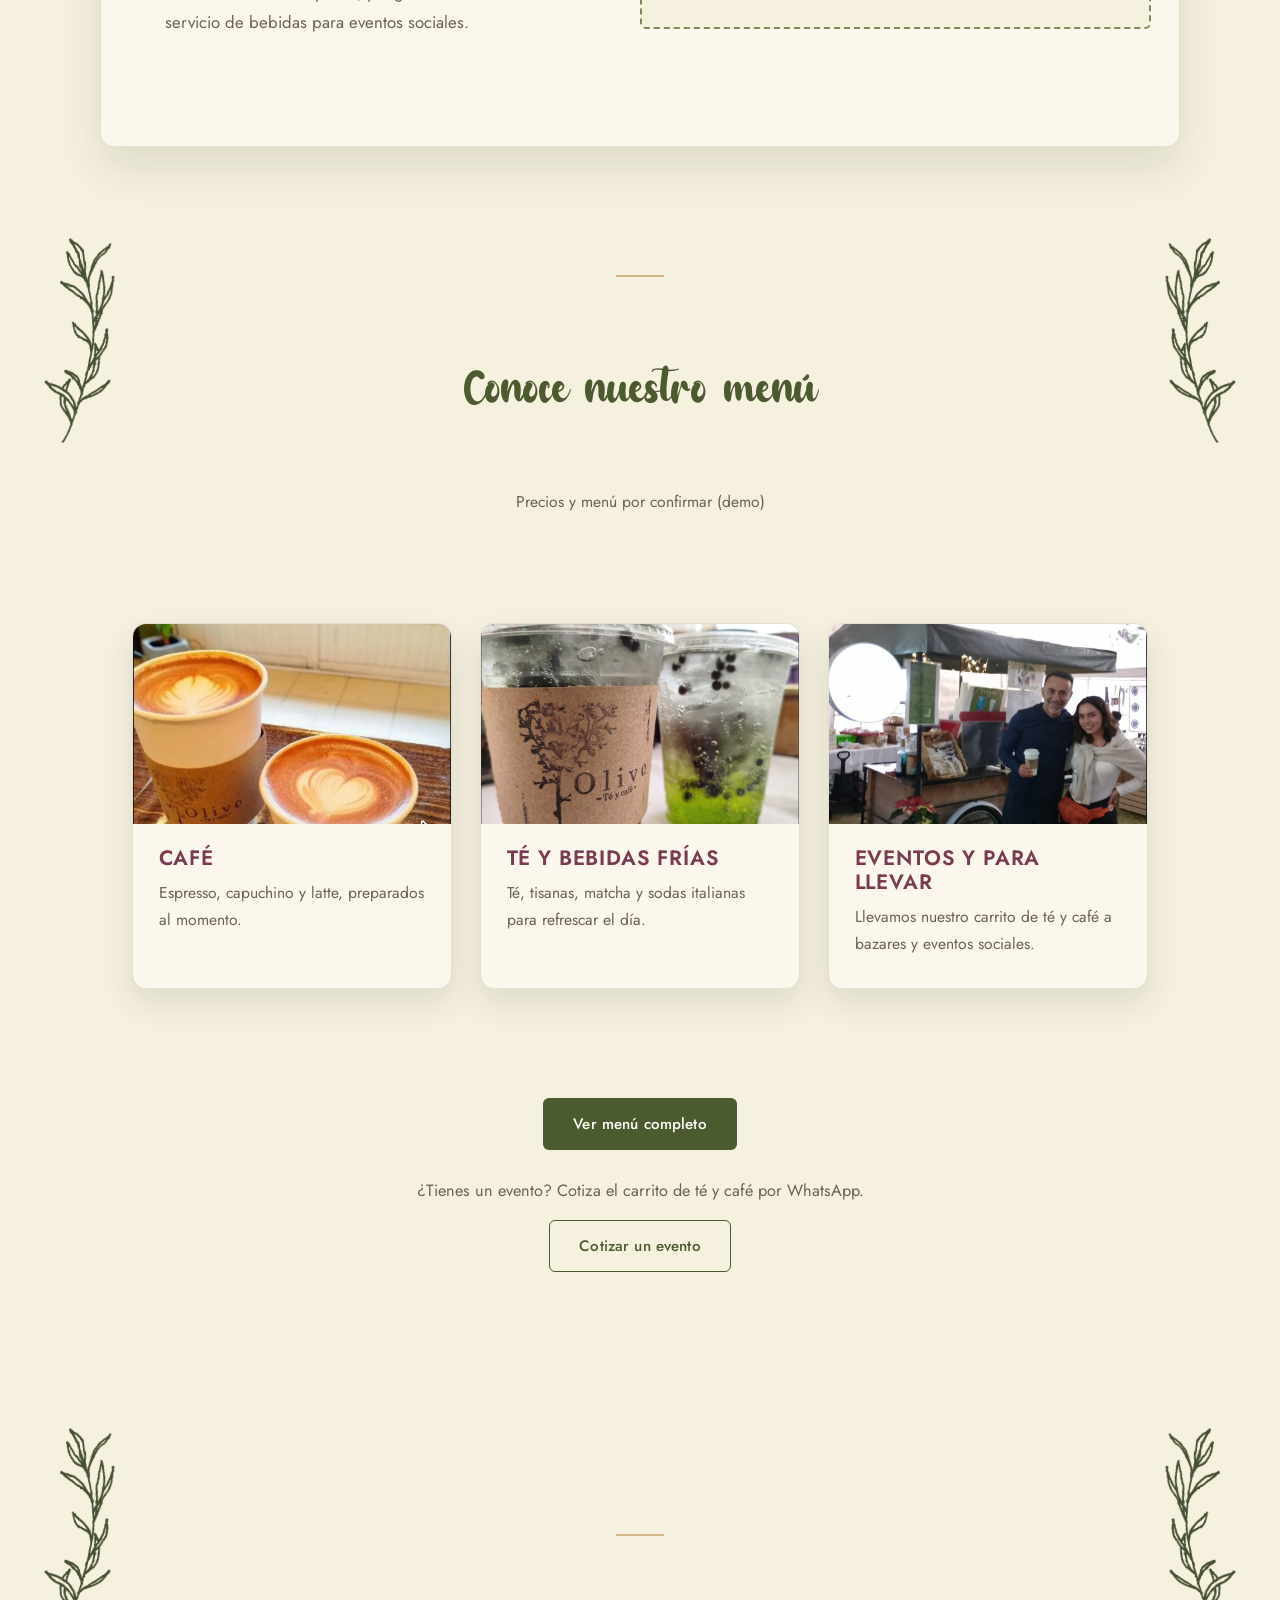
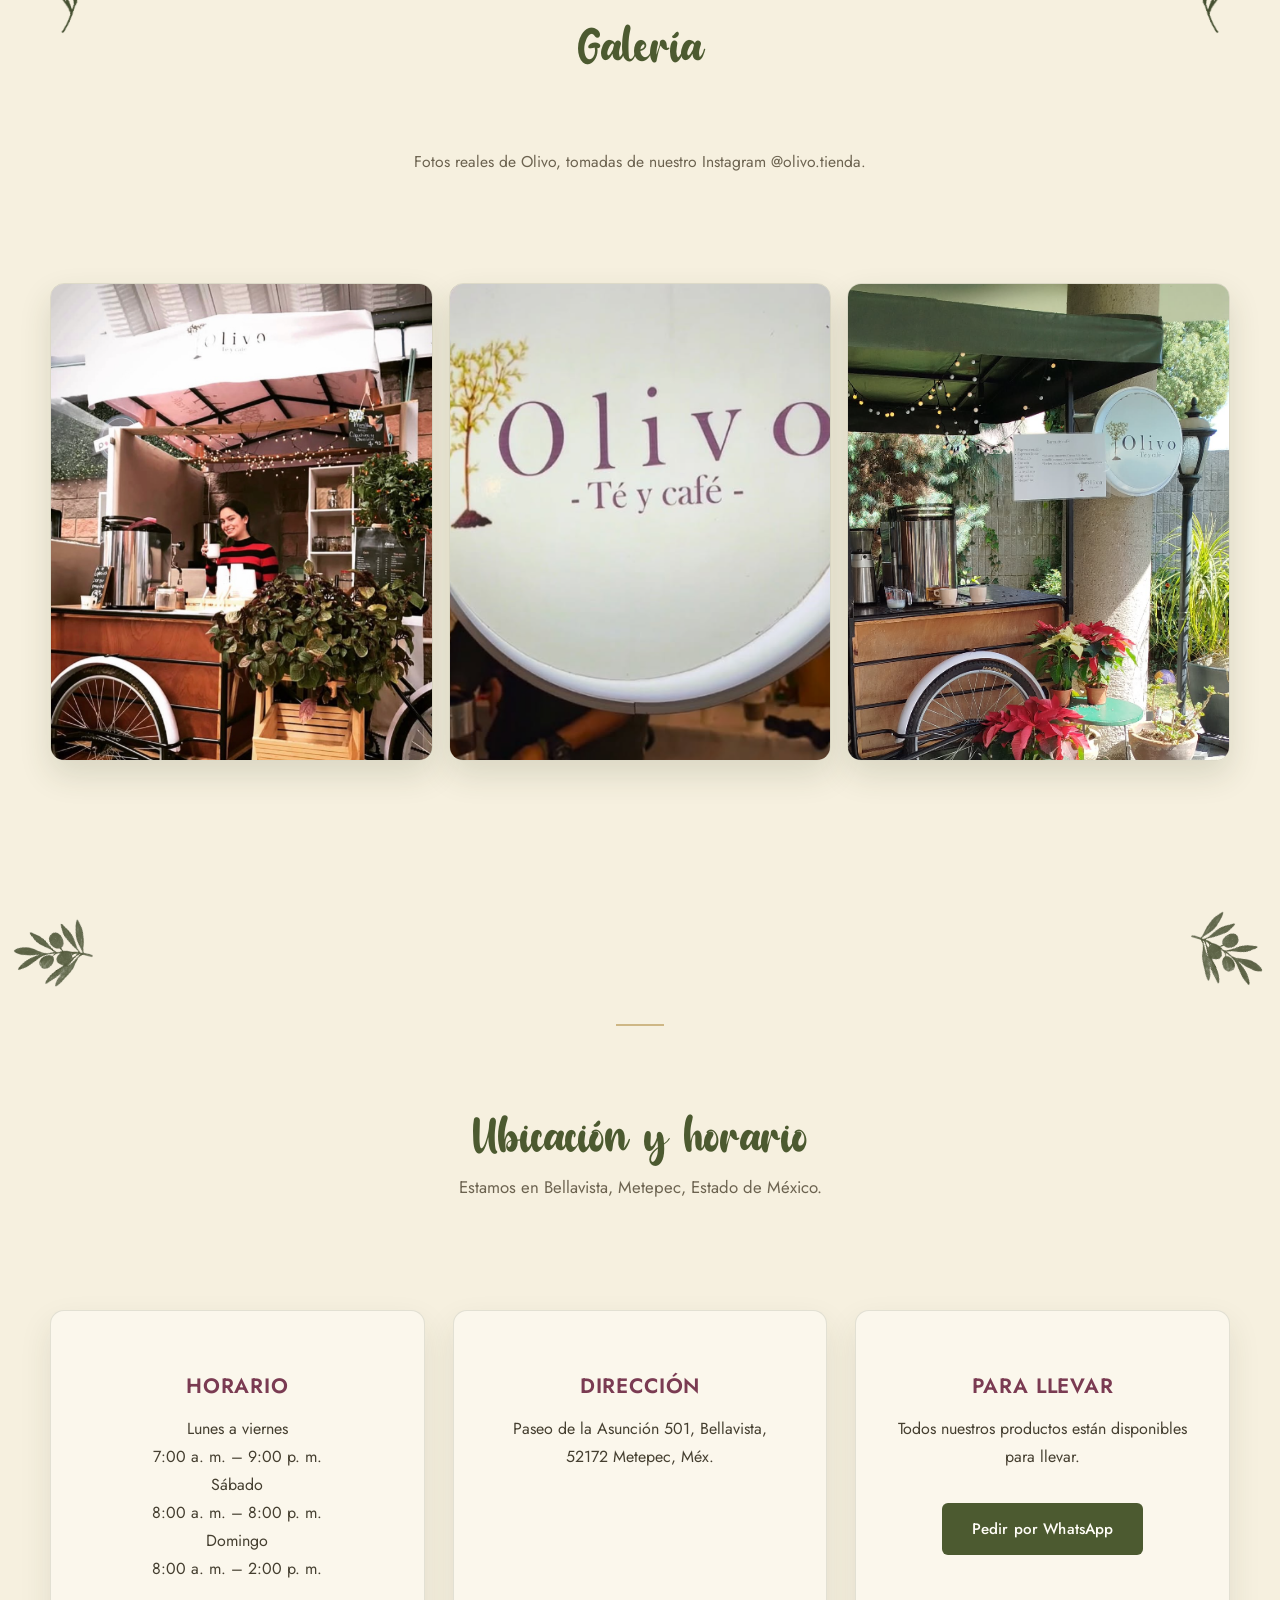
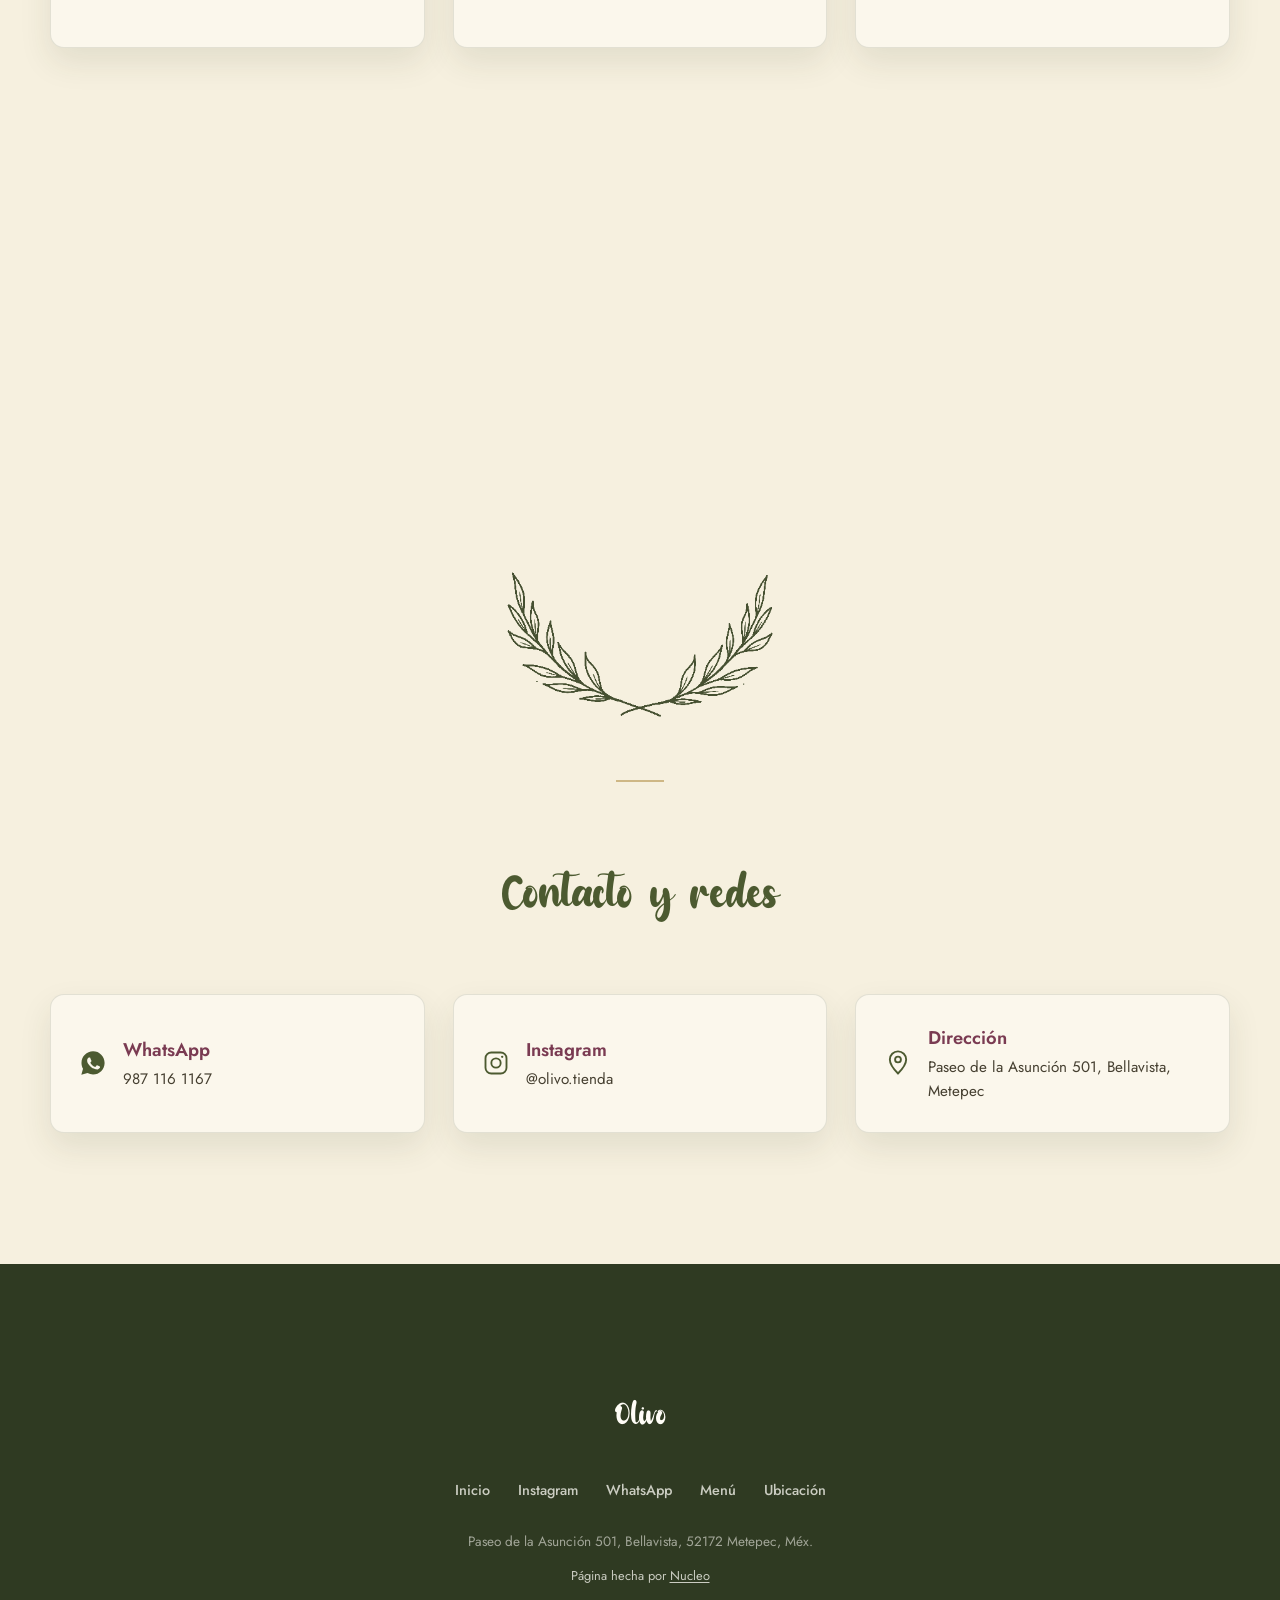
==== commit 987ee521: "Agrega crédito 'Página hecha por Nucleo' en el pie Co-Authored-By: Claude Sonnet 5.5 <noreply@anthro" ====
--- a/index.html
+++ b/index.html
@@ -292,6 +292,7 @@
         </ul>
       </nav>
       <p class="footer-address">Paseo de la Asunción 501, Bellavista, 52172 Metepec, Méx.</p>
+      <p class="footer-credito">Página hecha por <a href="https://nucleoia.com.mx" target="_blank" rel="noopener">Nucleo</a></p>
     </div>
   </footer>
 
--- a/style.css
+++ b/style.css
@@ -1089,3 +1089,8 @@
   background: rgba(47, 58, 34, 0.82);
   box-shadow: 0 18px 40px rgba(0, 0, 0, 0.28);
 }
+
+/* Crédito de Nucleo: obligatorio en todo sitio (demo o vendido); solo se quita si Luis lo indica para ese cliente. */
+.footer-credito { font-size: 0.8rem; margin-top: 0.5rem; }
+.footer-credito a { color: inherit; text-decoration: underline; text-underline-offset: 2px; }
+.footer-credito a:hover { opacity: 0.8; }
